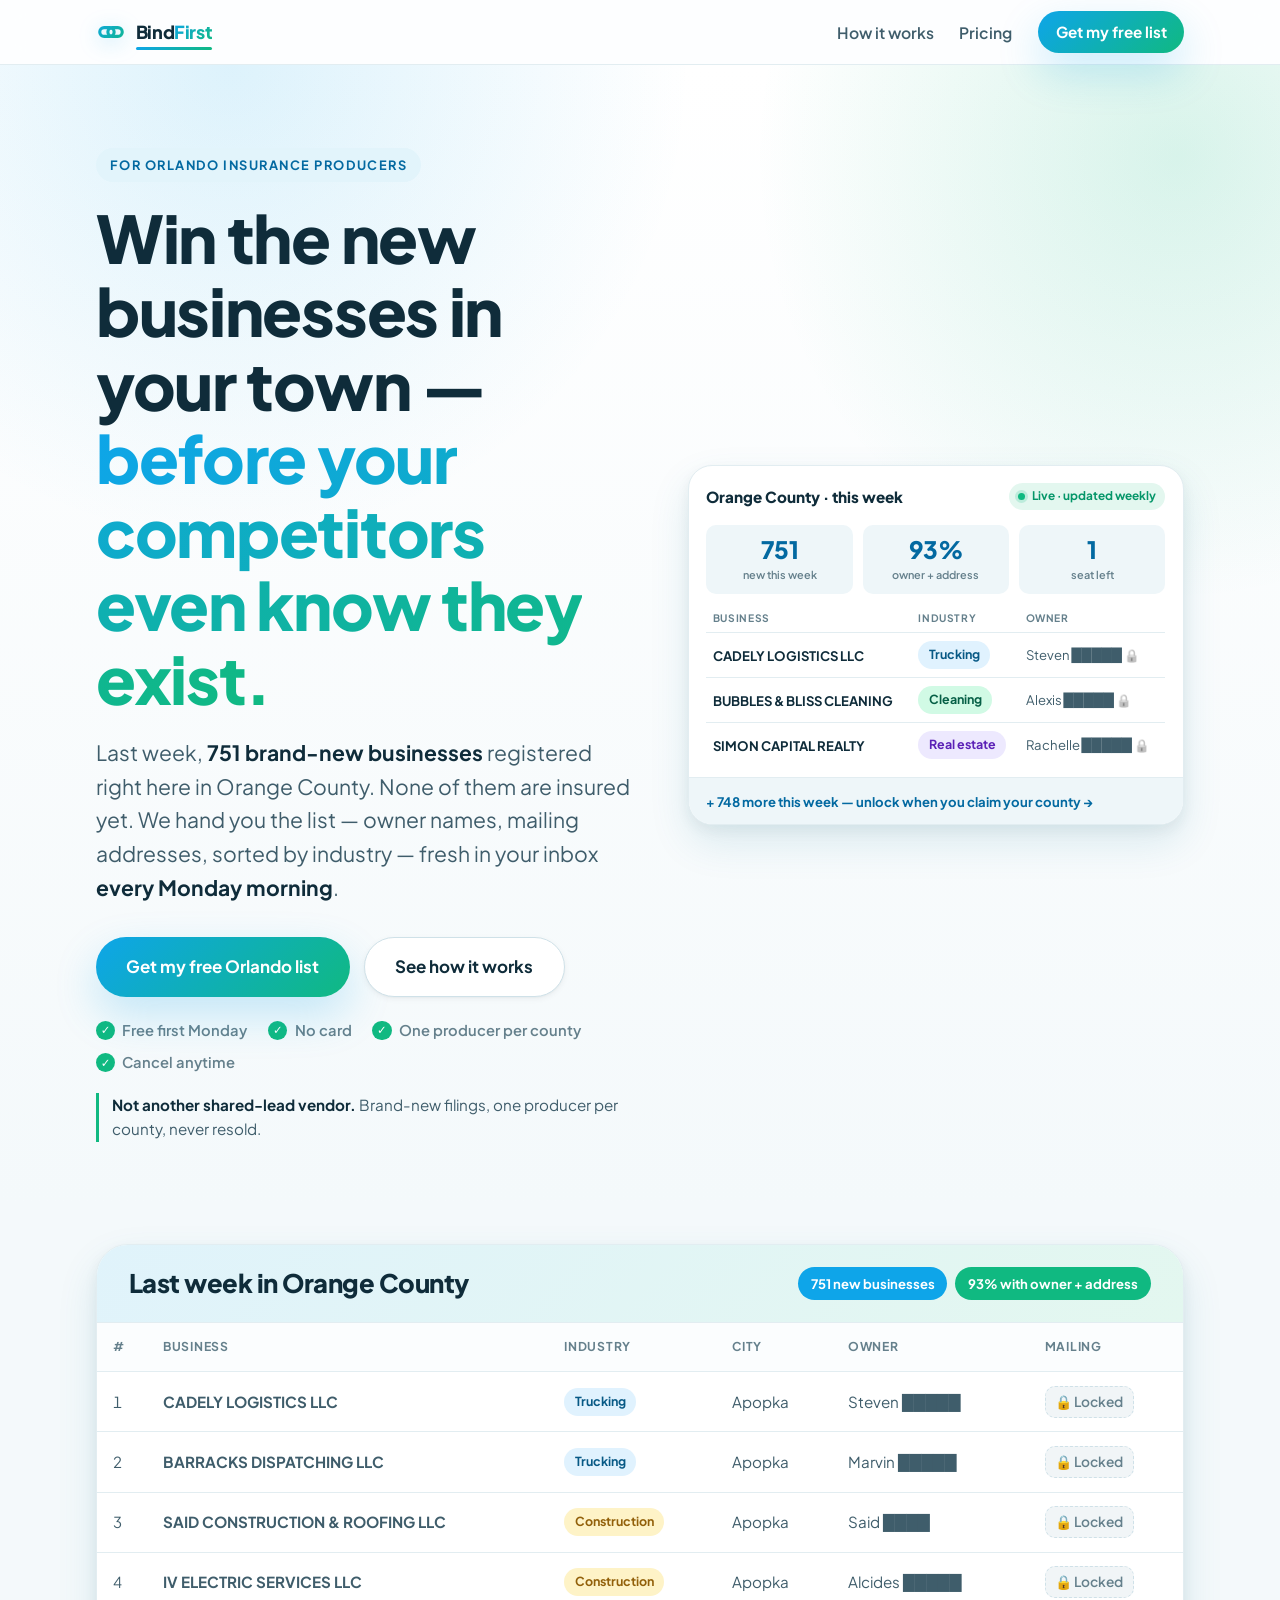
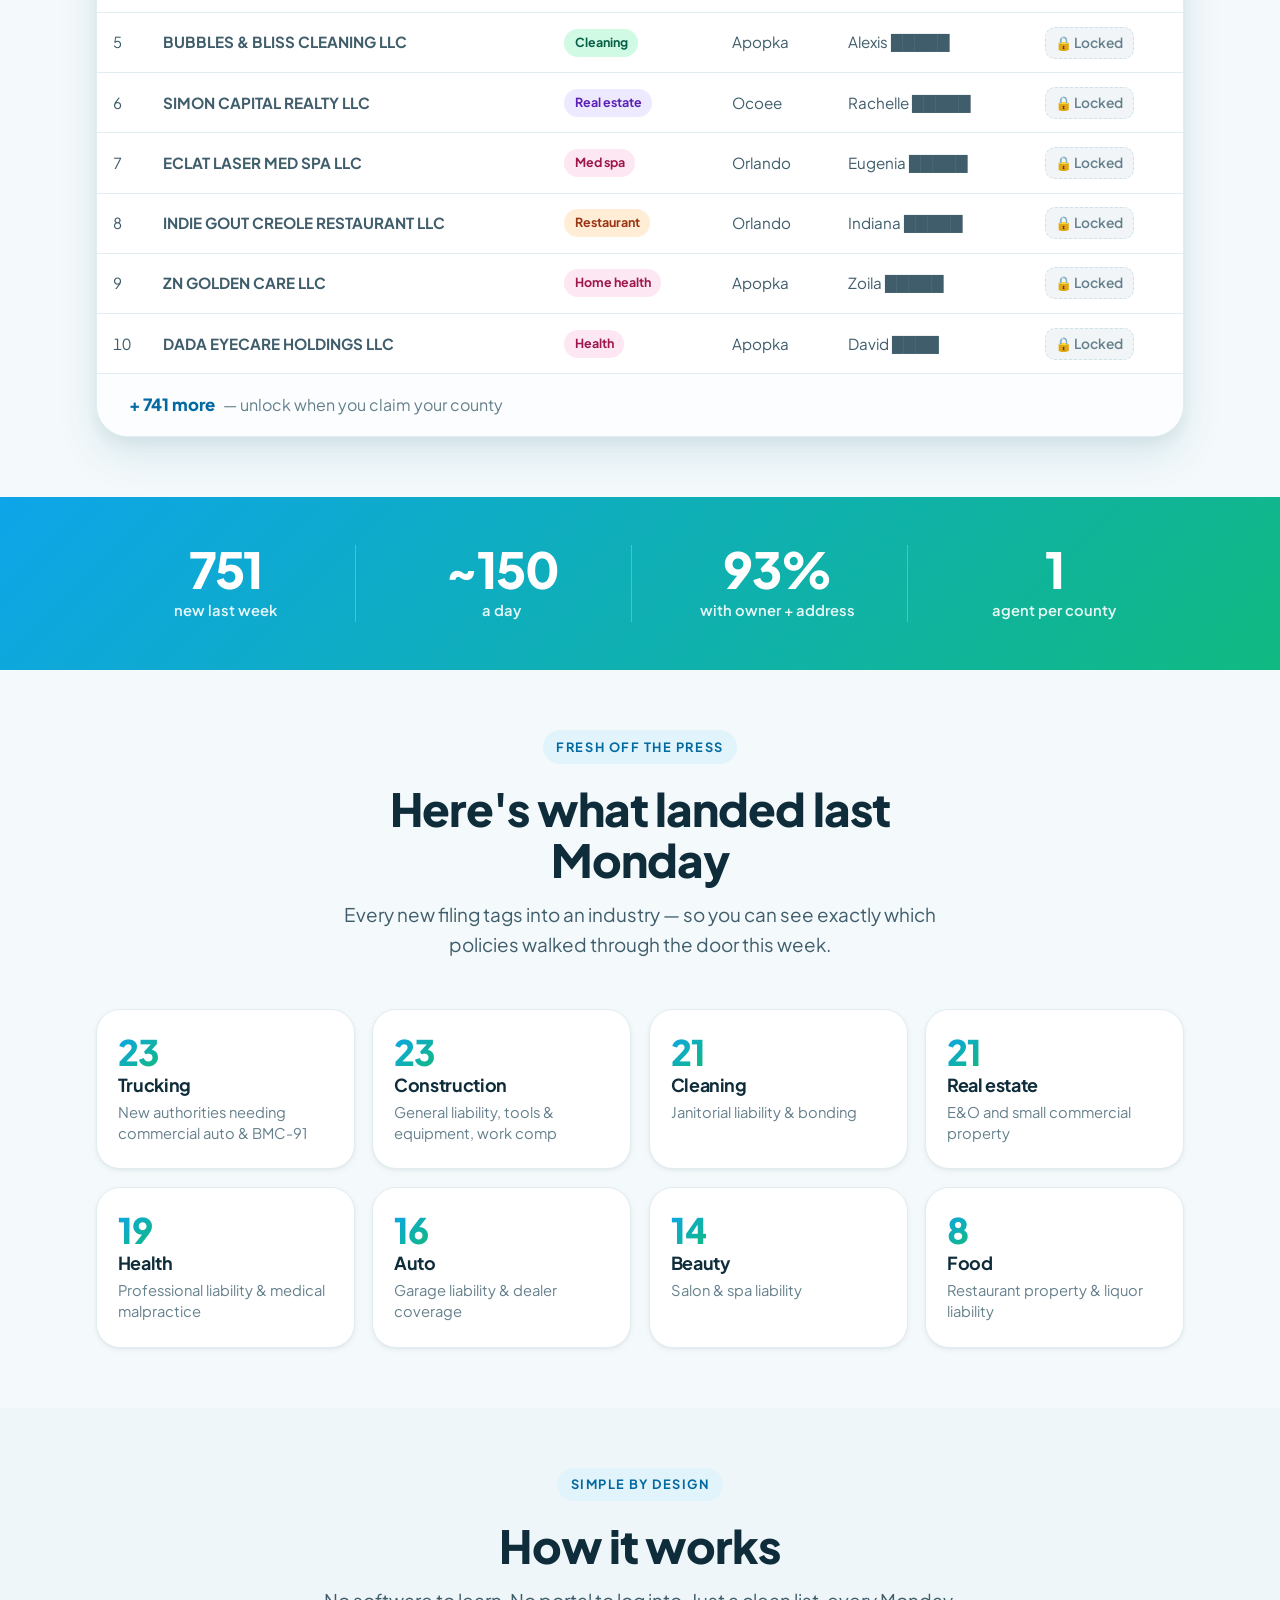
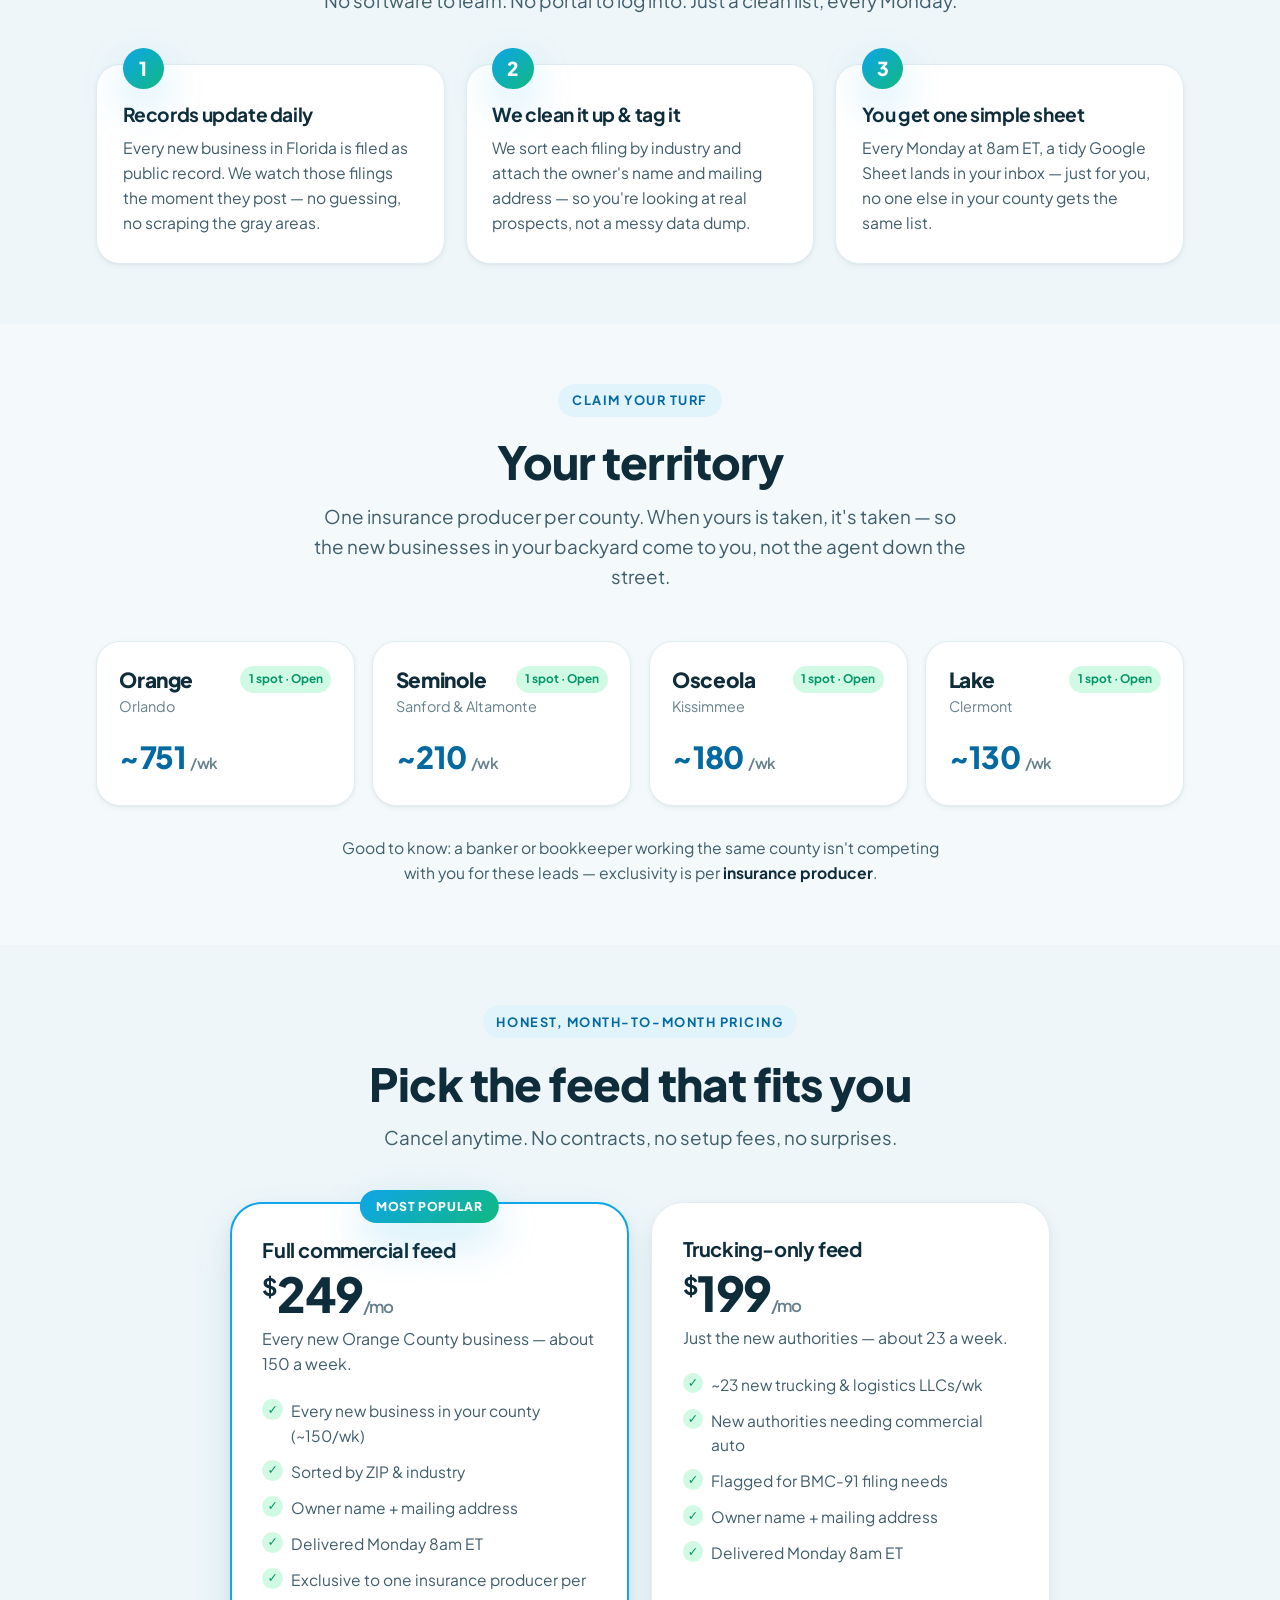
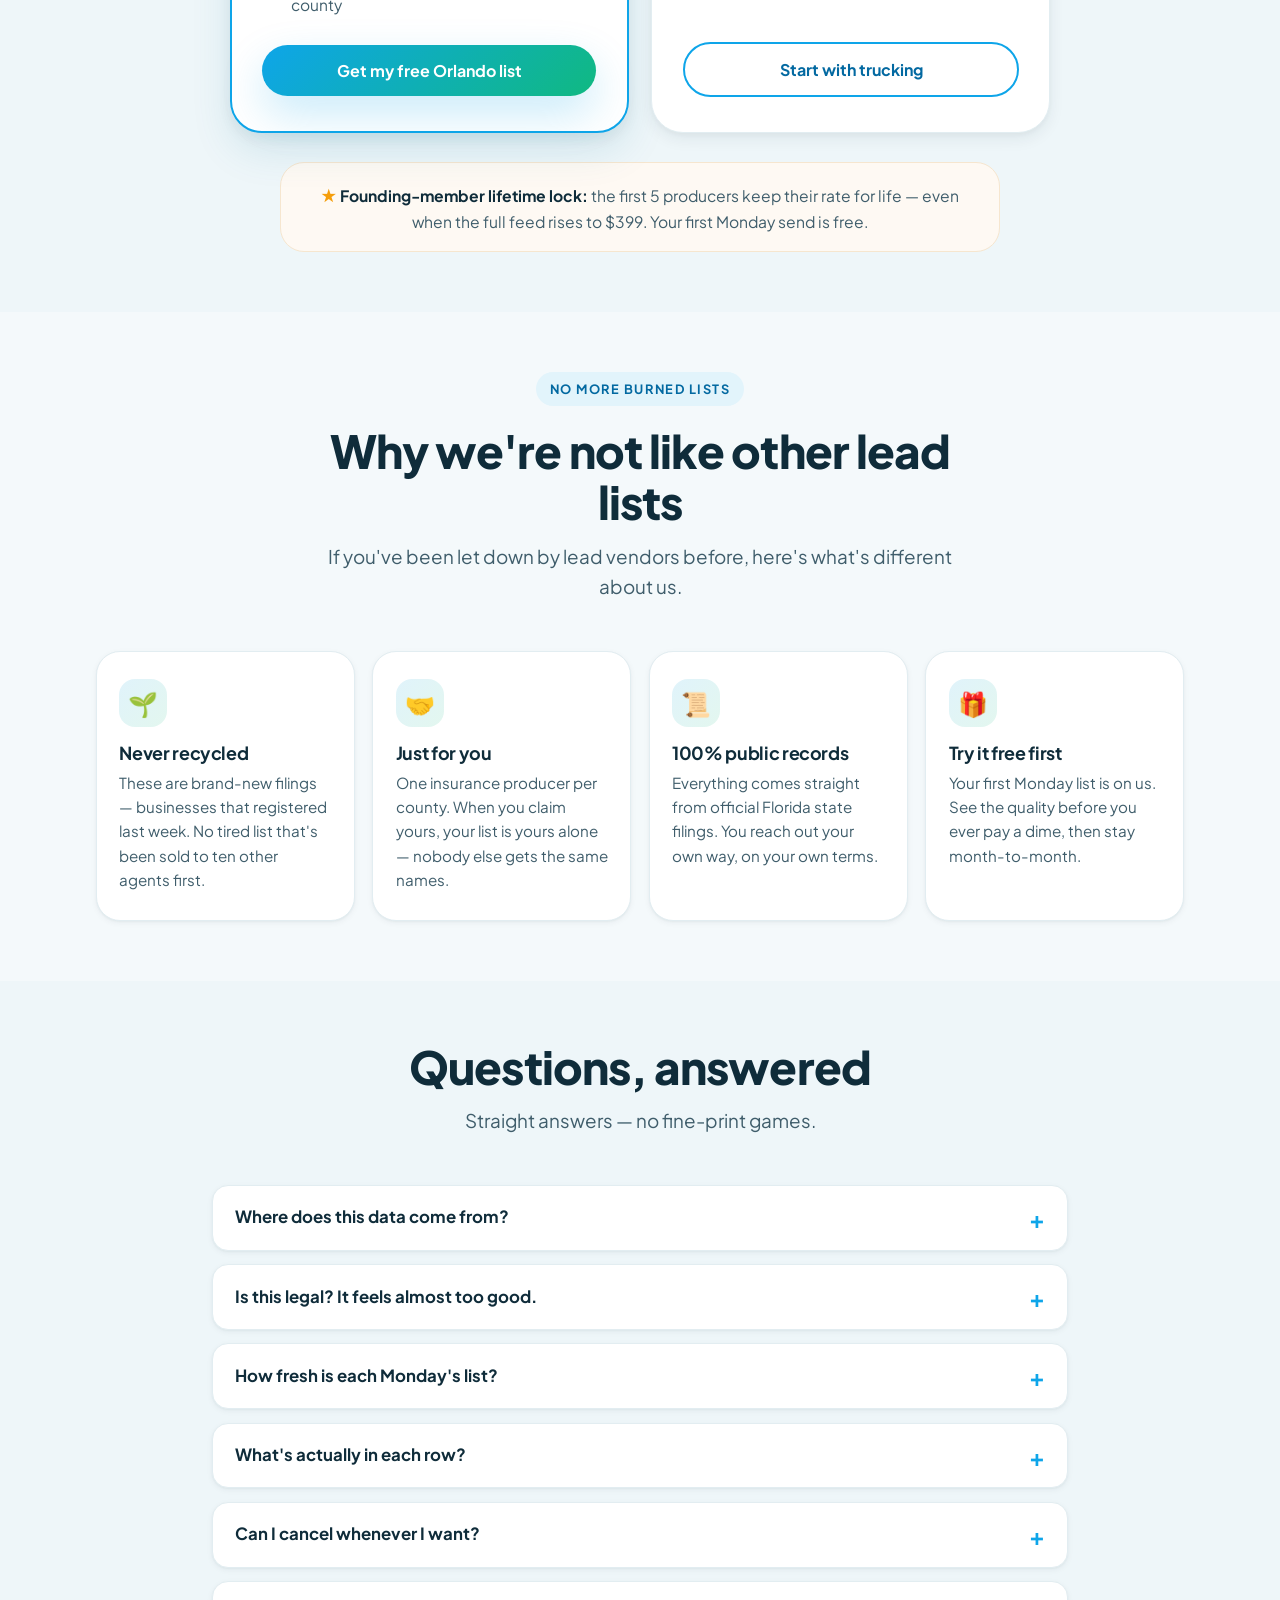
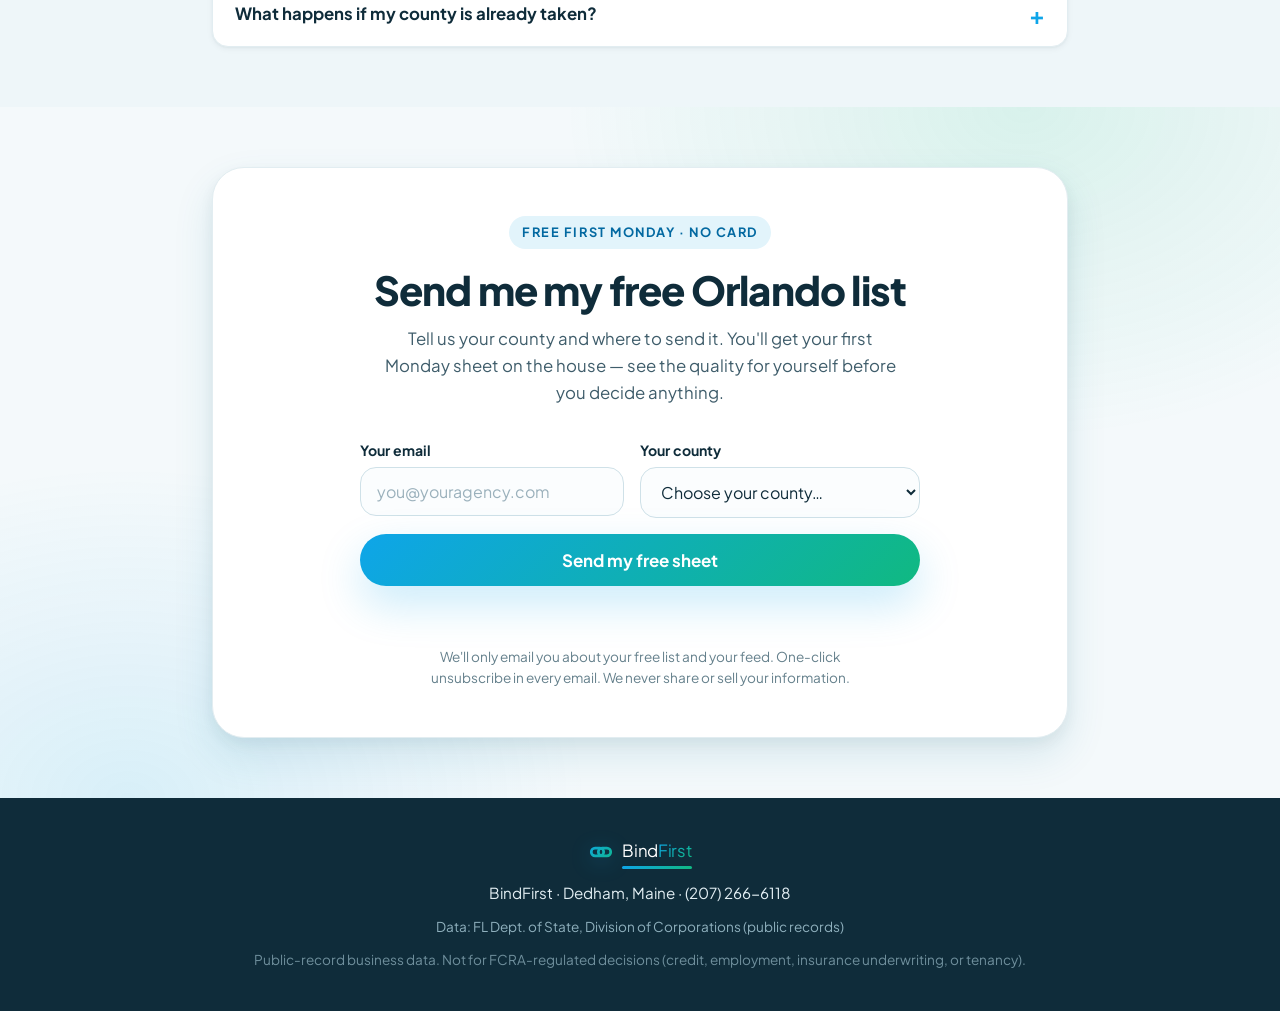
==== index.html @ 18fa2162 "BindFirst marketing site" ====
<!DOCTYPE html>
<html lang="en">
<head>
  <meta charset="UTF-8" />
  <meta name="viewport" content="width=device-width, initial-scale=1.0" />
  <title>BindFirst — Win Orlando's new businesses, every Monday</title>
  <link rel="icon" type="image/svg+xml" href="brand/favicon.svg" />
  <link rel="icon" type="image/png" sizes="32x32" href="brand/favicon-32.png" />
  <link rel="apple-touch-icon" href="brand/favicon-180.png" />
  <!-- OG image: switch to the absolute https://bindfirst.com/brand/og.png URL once hosted -->
  <meta property="og:title" content="BindFirst — Win Orlando's new businesses, every Monday" />
  <meta property="og:description" content="Every new business that registers in Orange County, FL — delivered every Monday with owner name + address. One insurance producer per county." />
  <meta property="og:type" content="website" />
  <meta property="og:image" content="https://bindfirst.com/brand/og.png" />
  <meta name="twitter:card" content="summary_large_image" />
  <meta name="twitter:image" content="https://bindfirst.com/brand/og.png" />
  <meta name="description" content="A weekly done-for-you list of brand-new Orlando-area business registrations, delivered as a clean Google Sheet every Monday. Built for local insurance producers." />
  <link rel="preconnect" href="https://fonts.googleapis.com" />
  <link rel="preconnect" href="https://fonts.gstatic.com" crossorigin />
  <link href="https://fonts.googleapis.com/css2?family=Plus+Jakarta+Sans:wght@400;500;600;700;800&display=swap" rel="stylesheet" />
  <link rel="stylesheet" href="styles.css" />
</head>
<body>
  <!-- ============ NAV ============ -->
  <header class="nav-wrap">
    <nav class="nav" aria-label="Main navigation">
      <a class="brand" href="#top" aria-label="BindFirst home">
        <span class="brand-mark" aria-hidden="true">
          <svg viewBox="0 0 48 48" width="30" height="30" role="img" aria-label="BindFirst logo">
            <rect x="6" y="17" width="23" height="14" rx="7" fill="none" stroke="url(#gnav)" stroke-width="5" />
            <rect x="19" y="17" width="23" height="14" rx="7" fill="none" stroke="url(#gnav)" stroke-width="5" />
            <defs>
              <linearGradient id="gnav" x1="0" y1="0" x2="48" y2="48" gradientUnits="userSpaceOnUse">
                <stop stop-color="#0ea5e9" />
                <stop offset="1" stop-color="#10b981" />
              </linearGradient>
            </defs>
          </svg>
        </span>
        <span class="brand-name">Bind<span class="g">First</span></span>
      </a>
      <div class="nav-links">
        <a href="#how">How it works</a>
        <a href="#pricing">Pricing</a>
        <a class="btn btn-primary btn-sm" href="#capture">Get my free list</a>
      </div>
    </nav>
  </header>

  <main id="top">
    <!-- ============ HERO ============ -->
    <section class="hero">
      <div class="hero-bg" aria-hidden="true"></div>
      <div class="container hero-inner">
        <div class="hero-copy">
          <p class="eyebrow">For Orlando insurance producers</p>
          <h1 class="hero-title">
            Win the new businesses in your town —
            <span class="accent-text">before your competitors even know they exist.</span>
          </h1>
          <p class="hero-sub">
            Last week, <strong>751 brand-new businesses</strong> registered right here in
            Orange County. None of them are insured yet. We hand you the list — owner names,
            mailing addresses, sorted by industry — fresh in your inbox <strong>every Monday morning</strong>.
          </p>
          <div class="hero-cta">
            <a class="btn btn-primary btn-lg" href="#capture">Get my free Orlando list</a>
            <a class="btn btn-ghost btn-lg" href="#how">See how it works</a>
          </div>
          <ul class="trust-row" aria-label="What's included">
            <li><span class="check" aria-hidden="true">✓</span> Free first Monday</li>
            <li><span class="check" aria-hidden="true">✓</span> No card</li>
            <li><span class="check" aria-hidden="true">✓</span> One producer per county</li>
            <li><span class="check" aria-hidden="true">✓</span> Cancel anytime</li>
          </ul>
          <p class="hero-positioning">
            <strong>Not another shared-lead vendor.</strong> Brand-new filings, one producer per
            county, never resold.
          </p>
        </div>

        <aside class="hero-card" aria-label="Last week's Orange County sample">
          <div class="hc-head">
            <span class="hc-title">Orange County · this week</span>
            <span class="hc-live"><span class="hc-dot" aria-hidden="true"></span> Live · updated weekly</span>
          </div>
          <div class="hc-stats">
            <div class="hc-stat"><span class="hc-num">751</span><span class="hc-lbl">new this week</span></div>
            <div class="hc-stat"><span class="hc-num">93%</span><span class="hc-lbl">owner + address</span></div>
            <div class="hc-stat"><span class="hc-num">1</span><span class="hc-lbl">seat left</span></div>
          </div>
          <table class="hc-table">
            <caption class="sr-only">Sample of last week's new Orange County businesses with owner last names redacted.</caption>
            <thead><tr><th scope="col">Business</th><th scope="col">Industry</th><th scope="col">Owner</th></tr></thead>
            <tbody>
              <tr><td class="biz">CADELY LOGISTICS LLC</td><td><span class="tag tag-trucking">Trucking</span></td><td class="ow">Steven █████ <span class="hc-lock" aria-hidden="true">🔒</span></td></tr>
              <tr><td class="biz">BUBBLES &amp; BLISS CLEANING</td><td><span class="tag tag-cleaning">Cleaning</span></td><td class="ow">Alexis █████ <span class="hc-lock" aria-hidden="true">🔒</span></td></tr>
              <tr><td class="biz">SIMON CAPITAL REALTY</td><td><span class="tag tag-realestate">Real estate</span></td><td class="ow">Rachelle █████ <span class="hc-lock" aria-hidden="true">🔒</span></td></tr>
            </tbody>
          </table>
          <a class="hc-foot" href="#capture">+ 748 more this week — unlock when you claim your county →</a>
        </aside>
      </div>
    </section>

    <!-- ============ SAMPLE TABLE ============ -->
    <section class="section section-sample" aria-labelledby="sample-heading">
      <div class="container">
        <div class="sample-card">
          <div class="sample-head">
            <h2 id="sample-heading" class="sample-title">Last week in Orange County</h2>
            <p class="sample-meta">
              <span class="pill pill-blue">751 new businesses</span>
              <span class="pill pill-green">93% with owner + address</span>
            </p>
          </div>
          <div class="table-scroll">
            <table class="sample-table">
              <caption class="sr-only">A sample of new business registrations from last week, with owner last names and mailing addresses redacted.</caption>
              <thead>
                <tr>
                  <th scope="col" class="col-num">#</th>
                  <th scope="col">Business</th>
                  <th scope="col">Industry</th>
                  <th scope="col">City</th>
                  <th scope="col">Owner</th>
                  <th scope="col">Mailing</th>
                </tr>
              </thead>
              <tbody>
                <tr>
                  <td class="col-num">1</td>
                  <td class="biz">CADELY LOGISTICS LLC</td>
                  <td><span class="tag tag-trucking">Trucking</span></td>
                  <td>Apopka</td>
                  <td>Steven █████</td>
                  <td><span class="locked">🔒 Locked</span></td>
                </tr>
                <tr>
                  <td class="col-num">2</td>
                  <td class="biz">BARRACKS DISPATCHING LLC</td>
                  <td><span class="tag tag-trucking">Trucking</span></td>
                  <td>Apopka</td>
                  <td>Marvin █████</td>
                  <td><span class="locked">🔒 Locked</span></td>
                </tr>
                <tr>
                  <td class="col-num">3</td>
                  <td class="biz">SAID CONSTRUCTION &amp; ROOFING LLC</td>
                  <td><span class="tag tag-construction">Construction</span></td>
                  <td>Apopka</td>
                  <td>Said ████</td>
                  <td><span class="locked">🔒 Locked</span></td>
                </tr>
                <tr>
                  <td class="col-num">4</td>
                  <td class="biz">IV ELECTRIC SERVICES LLC</td>
                  <td><span class="tag tag-construction">Construction</span></td>
                  <td>Apopka</td>
                  <td>Alcides █████</td>
                  <td><span class="locked">🔒 Locked</span></td>
                </tr>
                <tr>
                  <td class="col-num">5</td>
                  <td class="biz">BUBBLES &amp; BLISS CLEANING LLC</td>
                  <td><span class="tag tag-cleaning">Cleaning</span></td>
                  <td>Apopka</td>
                  <td>Alexis █████</td>
                  <td><span class="locked">🔒 Locked</span></td>
                </tr>
                <tr>
                  <td class="col-num">6</td>
                  <td class="biz">SIMON CAPITAL REALTY LLC</td>
                  <td><span class="tag tag-realestate">Real estate</span></td>
                  <td>Ocoee</td>
                  <td>Rachelle █████</td>
                  <td><span class="locked">🔒 Locked</span></td>
                </tr>
                <tr>
                  <td class="col-num">7</td>
                  <td class="biz">ECLAT LASER MED SPA LLC</td>
                  <td><span class="tag tag-health">Med spa</span></td>
                  <td>Orlando</td>
                  <td>Eugenia █████</td>
                  <td><span class="locked">🔒 Locked</span></td>
                </tr>
                <tr>
                  <td class="col-num">8</td>
                  <td class="biz">INDIE GOUT CREOLE RESTAURANT LLC</td>
                  <td><span class="tag tag-food">Restaurant</span></td>
                  <td>Orlando</td>
                  <td>Indiana █████</td>
                  <td><span class="locked">🔒 Locked</span></td>
                </tr>
                <tr>
                  <td class="col-num">9</td>
                  <td class="biz">ZN GOLDEN CARE LLC</td>
                  <td><span class="tag tag-health">Home health</span></td>
                  <td>Apopka</td>
                  <td>Zoila █████</td>
                  <td><span class="locked">🔒 Locked</span></td>
                </tr>
                <tr>
                  <td class="col-num">10</td>
                  <td class="biz">DADA EYECARE HOLDINGS LLC</td>
                  <td><span class="tag tag-health">Health</span></td>
                  <td>Apopka</td>
                  <td>David ████</td>
                  <td><span class="locked">🔒 Locked</span></td>
                </tr>
              </tbody>
            </table>
          </div>
          <div class="sample-foot">
            <span class="foot-plus">+ 741 more</span>
            <span class="foot-note">— unlock when you claim your county</span>
          </div>
        </div>
      </div>
    </section>

    <!-- ============ STAT STRIP ============ -->
    <section class="stat-strip" aria-label="Key numbers">
      <div class="container stat-grid">
        <div class="stat">
          <span class="stat-num">751</span>
          <span class="stat-label">new last week</span>
        </div>
        <div class="stat">
          <span class="stat-num">~150</span>
          <span class="stat-label">a day</span>
        </div>
        <div class="stat">
          <span class="stat-num">93%</span>
          <span class="stat-label">with owner + address</span>
        </div>
        <div class="stat">
          <span class="stat-num">1</span>
          <span class="stat-label">agent per county</span>
        </div>
      </div>
    </section>

    <!-- ============ VERTICALS ============ -->
    <section class="section" aria-labelledby="verticals-heading">
      <div class="container">
        <div class="section-head">
          <p class="eyebrow eyebrow-center">Fresh off the press</p>
          <h2 id="verticals-heading" class="section-title">Here's what landed last Monday</h2>
          <p class="section-lead">
            Every new filing tags into an industry — so you can see exactly which policies
            walked through the door this week.
          </p>
        </div>
        <div class="vert-grid">
          <article class="vert-card">
            <span class="vert-count">23</span>
            <h3 class="vert-name">Trucking</h3>
            <p class="vert-insurance">New authorities needing commercial auto &amp; BMC-91</p>
          </article>
          <article class="vert-card">
            <span class="vert-count">23</span>
            <h3 class="vert-name">Construction</h3>
            <p class="vert-insurance">General liability, tools &amp; equipment, work comp</p>
          </article>
          <article class="vert-card">
            <span class="vert-count">21</span>
            <h3 class="vert-name">Cleaning</h3>
            <p class="vert-insurance">Janitorial liability &amp; bonding</p>
          </article>
          <article class="vert-card">
            <span class="vert-count">21</span>
            <h3 class="vert-name">Real estate</h3>
            <p class="vert-insurance">E&amp;O and small commercial property</p>
          </article>
          <article class="vert-card">
            <span class="vert-count">19</span>
            <h3 class="vert-name">Health</h3>
            <p class="vert-insurance">Professional liability &amp; medical malpractice</p>
          </article>
          <article class="vert-card">
            <span class="vert-count">16</span>
            <h3 class="vert-name">Auto</h3>
            <p class="vert-insurance">Garage liability &amp; dealer coverage</p>
          </article>
          <article class="vert-card">
            <span class="vert-count">14</span>
            <h3 class="vert-name">Beauty</h3>
            <p class="vert-insurance">Salon &amp; spa liability</p>
          </article>
          <article class="vert-card">
            <span class="vert-count">8</span>
            <h3 class="vert-name">Food</h3>
            <p class="vert-insurance">Restaurant property &amp; liquor liability</p>
          </article>
        </div>
      </div>
    </section>

    <!-- ============ HOW IT WORKS ============ -->
    <section class="section section-soft" id="how" aria-labelledby="how-heading">
      <div class="container">
        <div class="section-head">
          <p class="eyebrow eyebrow-center">Simple by design</p>
          <h2 id="how-heading" class="section-title">How it works</h2>
          <p class="section-lead">No software to learn. No portal to log into. Just a clean list, every Monday.</p>
        </div>
        <ol class="steps">
          <li class="step-card">
            <span class="step-num" aria-hidden="true">1</span>
            <h3 class="step-title">Records update daily</h3>
            <p class="step-body">
              Every new business in Florida is filed as public record. We watch those
              filings the moment they post — no guessing, no scraping the gray areas.
            </p>
          </li>
          <li class="step-card">
            <span class="step-num" aria-hidden="true">2</span>
            <h3 class="step-title">We clean it up &amp; tag it</h3>
            <p class="step-body">
              We sort each filing by industry and attach the owner's name and mailing
              address — so you're looking at real prospects, not a messy data dump.
            </p>
          </li>
          <li class="step-card">
            <span class="step-num" aria-hidden="true">3</span>
            <h3 class="step-title">You get one simple sheet</h3>
            <p class="step-body">
              Every Monday at 8am ET, a tidy Google Sheet lands in your inbox — just for
              you, no one else in your county gets the same list.
            </p>
          </li>
        </ol>
      </div>
    </section>

    <!-- ============ TERRITORY ============ -->
    <section class="section" id="territory" aria-labelledby="territory-heading">
      <div class="container">
        <div class="section-head">
          <p class="eyebrow eyebrow-center">Claim your turf</p>
          <h2 id="territory-heading" class="section-title">Your territory</h2>
          <p class="section-lead">
            One insurance producer per county. When yours is taken, it's taken — so the
            new businesses in your backyard come to you, not the agent down the street.
          </p>
        </div>
        <div class="territory-grid">
          <article class="terr-card">
            <div class="terr-top">
              <h3 class="terr-name">Orange</h3>
              <span class="terr-status">1 spot · Open</span>
            </div>
            <p class="terr-sub">Orlando</p>
            <p class="terr-vol">~751 <span>/wk</span></p>
          </article>
          <article class="terr-card">
            <div class="terr-top">
              <h3 class="terr-name">Seminole</h3>
              <span class="terr-status">1 spot · Open</span>
            </div>
            <p class="terr-sub">Sanford &amp; Altamonte</p>
            <p class="terr-vol">~210 <span>/wk</span></p>
          </article>
          <article class="terr-card">
            <div class="terr-top">
              <h3 class="terr-name">Osceola</h3>
              <span class="terr-status">1 spot · Open</span>
            </div>
            <p class="terr-sub">Kissimmee</p>
            <p class="terr-vol">~180 <span>/wk</span></p>
          </article>
          <article class="terr-card">
            <div class="terr-top">
              <h3 class="terr-name">Lake</h3>
              <span class="terr-status">1 spot · Open</span>
            </div>
            <p class="terr-sub">Clermont</p>
            <p class="terr-vol">~130 <span>/wk</span></p>
          </article>
        </div>
        <p class="terr-foot">
          Good to know: a banker or bookkeeper working the same county isn't competing with
          you for these leads — exclusivity is per <em>insurance producer</em>.
        </p>
      </div>
    </section>

    <!-- ============ PRICING ============ -->
    <section class="section section-soft" id="pricing" aria-labelledby="pricing-heading">
      <div class="container">
        <div class="section-head">
          <p class="eyebrow eyebrow-center">Honest, month-to-month pricing</p>
          <h2 id="pricing-heading" class="section-title">Pick the feed that fits you</h2>
          <p class="section-lead">Cancel anytime. No contracts, no setup fees, no surprises.</p>
        </div>
        <div class="pricing-grid">
          <article class="price-card featured">
            <span class="price-badge">Most popular</span>
            <h3 class="price-name">Full commercial feed</h3>
            <p class="price-amount"><span class="price-currency">$</span>249<span class="price-period">/mo</span></p>
            <p class="price-tagline">Every new Orange County business — about 150 a week.</p>
            <ul class="price-features">
              <li>Every new business in your county (~150/wk)</li>
              <li>Sorted by ZIP &amp; industry</li>
              <li>Owner name + mailing address</li>
              <li>Delivered Monday 8am ET</li>
              <li>Exclusive to one insurance producer per county</li>
            </ul>
            <a class="btn btn-primary btn-block" href="#capture">Get my free Orlando list</a>
          </article>
          <article class="price-card">
            <h3 class="price-name">Trucking-only feed</h3>
            <p class="price-amount"><span class="price-currency">$</span>199<span class="price-period">/mo</span></p>
            <p class="price-tagline">Just the new authorities — about 23 a week.</p>
            <ul class="price-features">
              <li>~23 new trucking &amp; logistics LLCs/wk</li>
              <li>New authorities needing commercial auto</li>
              <li>Flagged for BMC-91 filing needs</li>
              <li>Owner name + mailing address</li>
              <li>Delivered Monday 8am ET</li>
            </ul>
            <a class="btn btn-outline btn-block" href="#capture">Start with trucking</a>
          </article>
        </div>
        <p class="founding-note">
          <span class="founding-star" aria-hidden="true">★</span>
          <strong>Founding-member lifetime lock:</strong> the first 5 producers keep their
          rate for life — even when the full feed rises to $399. Your first Monday send is free.
        </p>
      </div>
    </section>

    <!-- ============ WHY DIFFERENT ============ -->
    <section class="section" id="why" aria-labelledby="why-heading">
      <div class="container">
        <div class="section-head">
          <p class="eyebrow eyebrow-center">No more burned lists</p>
          <h2 id="why-heading" class="section-title">Why we're not like other lead lists</h2>
          <p class="section-lead">
            If you've been let down by lead vendors before, here's what's different about us.
          </p>
        </div>
        <div class="why-grid">
          <article class="why-card">
            <span class="why-icon" aria-hidden="true">🌱</span>
            <h3 class="why-title">Never recycled</h3>
            <p class="why-body">
              These are brand-new filings — businesses that registered last week. No tired
              list that's been sold to ten other agents first.
            </p>
          </article>
          <article class="why-card">
            <span class="why-icon" aria-hidden="true">🤝</span>
            <h3 class="why-title">Just for you</h3>
            <p class="why-body">
              One insurance producer per county. When you claim yours, your list is yours
              alone — nobody else gets the same names.
            </p>
          </article>
          <article class="why-card">
            <span class="why-icon" aria-hidden="true">📜</span>
            <h3 class="why-title">100% public records</h3>
            <p class="why-body">
              Everything comes straight from official Florida state filings. You reach out
              your own way, on your own terms.
            </p>
          </article>
          <article class="why-card">
            <span class="why-icon" aria-hidden="true">🎁</span>
            <h3 class="why-title">Try it free first</h3>
            <p class="why-body">
              Your first Monday list is on us. See the quality before you ever pay a dime,
              then stay month-to-month.
            </p>
          </article>
        </div>
      </div>
    </section>

    <!-- ============ FAQ ============ -->
    <section class="section section-soft" id="faq" aria-labelledby="faq-heading">
      <div class="container container-narrow">
        <div class="section-head">
          <h2 id="faq-heading" class="section-title">Questions, answered</h2>
          <p class="section-lead">Straight answers — no fine-print games.</p>
        </div>
        <div class="faq-list">
          <details class="faq-item">
            <summary>Where does this data come from?</summary>
            <div class="faq-answer">
              <p>
                Every row comes from the Florida Department of State, Division of
                Corporations — the official public record of new business registrations.
                We watch those filings daily and hand you the freshest ones, cleaned up
                and tagged by industry.
              </p>
            </div>
          </details>
          <details class="faq-item">
            <summary>Is this legal? It feels almost too good.</summary>
            <div class="faq-answer">
              <p>
                Yes. This is public-record business data that anyone can request — we just
                do the daily legwork for you. You run your own outreach your own way. We
                never autodial or text personal cell numbers, and the data is about
                businesses, not consumer credit.
              </p>
            </div>
          </details>
          <details class="faq-item">
            <summary>How fresh is each Monday's list?</summary>
            <div class="faq-answer">
              <p>
                Very. The records update daily, and your sheet covers the businesses that
                registered the prior week. Last week there were 751 new businesses in
                Orange County — roughly 150 every business day — so there's always a fresh
                batch waiting for you on Monday morning.
              </p>
            </div>
          </details>
          <details class="faq-item">
            <summary>What's actually in each row?</summary>
            <div class="faq-answer">
              <p>
                The business name, its industry, the city, the owner's name, and the
                mailing address. About 93% of rows include a real owner name and mailing
                address — the rest are brand-new filings still finalizing their paperwork.
              </p>
            </div>
          </details>
          <details class="faq-item">
            <summary>Can I cancel whenever I want?</summary>
            <div class="faq-answer">
              <p>
                Absolutely. It's month-to-month — cancel anytime, no penalty, no awkward
                phone call. And if you're one of the first 5 founding members, your rate is
                locked for life for as long as you stay.
              </p>
            </div>
          </details>
          <details class="faq-item">
            <summary>What happens if my county is already taken?</summary>
            <div class="faq-answer">
              <p>
                Because we only work with one insurance producer per county, that territory
                closes once it's claimed. If yours is already spoken for, we'll let you know
                and add you to the waitlist for the moment it opens back up. Neighboring
                counties like Seminole, Osceola, and Lake may still be open.
              </p>
            </div>
          </details>
        </div>
      </div>
    </section>

    <!-- ============ CAPTURE CTA ============ -->
    <section class="capture" id="capture" aria-labelledby="capture-heading">
      <div class="container container-narrow">
        <div class="capture-card">
          <p class="eyebrow eyebrow-center">Free first Monday · no card</p>
          <h2 id="capture-heading" class="capture-title">Send me my free Orlando list</h2>
          <p class="capture-lead">
            Tell us your county and where to send it. You'll get your first Monday sheet on
            the house — see the quality for yourself before you decide anything.
          </p>

          <!-- TODO: wire this form to Formspree (action="https://formspree.io/f/XXXX") or Tally before launch -->
          <form class="capture-form" id="leadForm" novalidate>
            <div class="field">
              <label for="email">Your email</label>
              <input
                type="email"
                id="email"
                name="email"
                placeholder="you@youragency.com"
                autocomplete="email"
                required
              />
            </div>
            <div class="field">
              <label for="county">Your county</label>
              <select id="county" name="county" required>
                <option value="" disabled selected>Choose your county…</option>
                <option value="Orange">Orange (Orlando) — Open</option>
                <option value="Seminole">Seminole (Sanford) — Open</option>
                <option value="Osceola">Osceola (Kissimmee) — Open</option>
                <option value="Lake">Lake (Clermont) — Open</option>
              </select>
            </div>
            <button type="submit" class="btn btn-primary btn-block btn-lg">Send my free sheet</button>
            <p class="form-status" id="formStatus" role="status" aria-live="polite"></p>
          </form>

          <p class="capture-fine">
            We'll only email you about your free list and your feed. One-click unsubscribe
            in every email. We never share or sell your information.
          </p>
        </div>
      </div>
    </section>
  </main>

  <!-- ============ FOOTER ============ -->
  <footer class="footer">
    <div class="container footer-inner">
      <div class="footer-brand">
        <span class="brand-mark" aria-hidden="true">
          <svg viewBox="0 0 48 48" width="26" height="26" role="img" aria-label="BindFirst logo">
            <rect x="6" y="17" width="23" height="14" rx="7" fill="none" stroke="url(#gfoot)" stroke-width="5" />
            <rect x="19" y="17" width="23" height="14" rx="7" fill="none" stroke="url(#gfoot)" stroke-width="5" />
            <defs>
              <linearGradient id="gfoot" x1="0" y1="0" x2="48" y2="48" gradientUnits="userSpaceOnUse">
                <stop stop-color="#0ea5e9" />
                <stop offset="1" stop-color="#10b981" />
              </linearGradient>
            </defs>
          </svg>
        </span>
        <span class="brand-name">Bind<span class="g">First</span></span>
      </div>
      <p class="footer-contact">
        BindFirst · Dedham, Maine · (207) 266-6118
      </p>
      <p class="footer-data">
        Data: FL Dept. of State, Division of Corporations (public records)
      </p>
      <p class="footer-data" style="opacity:.75">
        Public-record business data. Not for FCRA-regulated decisions (credit, employment, insurance underwriting, or tenancy).
      </p>
    </div>
  </footer>

  <script>
    (function () {
      var form = document.getElementById('leadForm');
      var status = document.getElementById('formStatus');
      if (!form) return;
      form.addEventListener('submit', function (e) {
        e.preventDefault();
        var email = document.getElementById('email');
        var county = document.getElementById('county');
        if (!email.value || email.validity.typeMismatch || !email.validity.valid) {
          status.textContent = 'Please enter a valid email so we know where to send it.';
          status.className = 'form-status is-error';
          email.focus();
          return;
        }
        if (!county.value) {
          status.textContent = 'Pick your county so we send the right list.';
          status.className = 'form-status is-error';
          county.focus();
          return;
        }
        var subject = encodeURIComponent('BindFirst — free sample request (' + county.value + ' County)');
        var body = encodeURIComponent('Email: ' + email.value + '\nCounty: ' + county.value + "\n\nSend me last week's free sample list.");
        window.location.href = 'mailto:nate@sproultech.com?subject=' + subject + '&body=' + body;
        status.textContent =
          'Opening your email to request the free ' + county.value + ' County sample — just hit send.';
        status.className = 'form-status is-success';
        form.querySelector('button[type="submit"]').disabled = true;
      });
    })();
  </script>
</body>
</html>
---- styles.css ----
/* ============================================================
   New Filings Feed — V3 "Friendly local SaaS"
   Warm, approachable, light. Sky/teal + emerald, Plus Jakarta Sans.
   ============================================================ */

:root {
  /* palette */
  --sky: #0ea5e9;
  --sky-600: #0284c7;
  --sky-700: #0369a1;
  --teal: #14b8a6;
  --emerald: #10b981;
  --emerald-600: #059669;
  --amber: #f59e0b;

  --ink: #0f2c3a;          /* warm dark navy-teal for text */
  --ink-soft: #3f5d6b;
  --muted: #65808c;

  --surface: #ffffff;
  --bg: #f4f9fb;            /* soft sky-tinted page bg */
  --bg-soft: #eef6f9;
  --bg-warm: #fef9f3;       /* gentle warm wash */
  --border: #e2edf1;
  --border-strong: #cfe1e8;

  /* gradients */
  --grad-brand: linear-gradient(135deg, var(--sky) 0%, var(--emerald) 100%);
  --grad-brand-soft: linear-gradient(135deg, #e0f3fb 0%, #e3f7ef 100%);

  /* radius */
  --r-sm: 10px;
  --r-md: 16px;
  --r-lg: 24px;       /* rounded-2xl friendly cards */
  --r-xl: 32px;
  --r-pill: 999px;

  /* shadow — soft, low-contrast */
  --shadow-sm: 0 1px 2px rgba(15, 44, 58, 0.04), 0 2px 6px rgba(15, 44, 58, 0.05);
  --shadow-md: 0 6px 16px rgba(15, 44, 58, 0.07), 0 2px 6px rgba(15, 44, 58, 0.04);
  --shadow-lg: 0 18px 40px rgba(14, 116, 144, 0.12), 0 6px 14px rgba(15, 44, 58, 0.06);
  --shadow-glow: 0 18px 44px rgba(14, 165, 233, 0.22);

  /* type */
  --font: "Plus Jakarta Sans", system-ui, -apple-system, "Segoe UI", Roboto, sans-serif;

  /* motion */
  --dur: 220ms;
  --ease: cubic-bezier(0.16, 1, 0.3, 1);

  /* spacing */
  --section-y: clamp(2.75rem, 1.75rem + 2.5vw, 4.5rem);
}

* { box-sizing: border-box; }

html { scroll-behavior: smooth; }

body {
  margin: 0;
  font-family: var(--font);
  color: var(--ink);
  background: var(--bg);
  line-height: 1.6;
  -webkit-font-smoothing: antialiased;
  text-rendering: optimizeLegibility;
}

h1, h2, h3 { line-height: 1.12; letter-spacing: -0.02em; margin: 0; }

p { margin: 0; }

a { color: inherit; text-decoration: none; }

img, svg { display: block; }

.sr-only {
  position: absolute;
  width: 1px; height: 1px;
  padding: 0; margin: -1px;
  overflow: hidden; clip: rect(0, 0, 0, 0);
  white-space: nowrap; border: 0;
}

.container {
  width: 100%;
  max-width: min(1760px, 90vw);
  margin-inline: auto;
  padding-inline: clamp(1.1rem, 0.6rem + 2vw, 2rem);
}
.container-narrow { max-width: 920px; }

/* ---------- focus ---------- */
a:focus-visible,
button:focus-visible,
input:focus-visible,
select:focus-visible,
summary:focus-visible {
  outline: 3px solid var(--sky);
  outline-offset: 3px;
  border-radius: 6px;
}

/* ============================================================
   BUTTONS
   ============================================================ */
.btn {
  display: inline-flex;
  align-items: center;
  justify-content: center;
  gap: 0.5rem;
  font-family: inherit;
  font-weight: 700;
  font-size: 1rem;
  border: none;
  border-radius: var(--r-pill);
  padding: 0.8rem 1.5rem;
  cursor: pointer;
  transition: transform var(--dur) var(--ease), box-shadow var(--dur) var(--ease),
    background-color var(--dur) var(--ease), color var(--dur) var(--ease);
  will-change: transform;
}
.btn-sm { padding: 0.55rem 1.1rem; font-size: 0.95rem; }
.btn-lg { padding: 0.95rem 1.9rem; font-size: 1.06rem; }
.btn-block { width: 100%; }

.btn-primary {
  background: var(--grad-brand);
  color: #fff;
  box-shadow: var(--shadow-glow);
}
.btn-primary:hover {
  transform: translateY(-2px);
  box-shadow: 0 22px 50px rgba(14, 165, 233, 0.32);
}
.btn-primary:active { transform: translateY(0); }

.btn-ghost {
  background: var(--surface);
  color: var(--ink);
  box-shadow: var(--shadow-sm);
  border: 1.5px solid var(--border-strong);
}
.btn-ghost:hover {
  transform: translateY(-2px);
  box-shadow: var(--shadow-md);
  border-color: var(--sky);
  color: var(--sky-700);
}

.btn-outline {
  background: transparent;
  color: var(--sky-700);
  border: 2px solid var(--sky);
}
.btn-outline:hover {
  background: var(--sky);
  color: #fff;
  transform: translateY(-2px);
}

/* ============================================================
   NAV
   ============================================================ */
.nav-wrap {
  position: sticky;
  top: 0;
  z-index: 50;
  background: rgba(255, 255, 255, 0.82);
  backdrop-filter: saturate(1.4) blur(12px);
  border-bottom: 1px solid var(--border);
}
.nav {
  display: flex;
  align-items: center;
  justify-content: space-between;
  gap: 1rem;
  max-width: min(1760px, 90vw);
  margin-inline: auto;
  padding: 0.7rem clamp(1.1rem, 0.6rem + 2vw, 2rem);
}
.brand {
  display: inline-flex;
  align-items: center;
  gap: 0.6rem;
  font-weight: 800;
}
.brand-mark { display: inline-flex; filter: drop-shadow(0 4px 10px rgba(14,165,233,0.28)); }
.brand-name {
  font-size: 1.12rem;
  letter-spacing: -0.02em;
  color: var(--ink);
  position: relative;
}
.brand-name .g {
  background: var(--grad-brand);
  -webkit-background-clip: text;
  background-clip: text;
  color: transparent;
}
.brand-name::after {
  content: "";
  position: absolute;
  left: 0; right: 0; bottom: -4px;
  height: 3px; border-radius: 2px;
  background: var(--grad-brand);
}
.nav-links {
  display: flex;
  align-items: center;
  gap: 1.6rem;
}
.nav-links > a:not(.btn) {
  font-weight: 600;
  color: var(--ink-soft);
  font-size: 0.98rem;
  transition: color var(--dur) var(--ease);
}
.nav-links > a:not(.btn):hover { color: var(--sky-700); }

/* ============================================================
   HERO
   ============================================================ */
.hero {
  position: relative;
  overflow: hidden;
  padding-top: clamp(3rem, 2rem + 4vw, 5.5rem);
  padding-bottom: clamp(2.5rem, 1.5rem + 3vw, 4rem);
}
.hero-bg {
  position: absolute;
  inset: 0;
  background:
    radial-gradient(60% 70% at 18% 0%, rgba(14, 165, 233, 0.14), transparent 60%),
    radial-gradient(55% 65% at 92% 8%, rgba(16, 185, 129, 0.16), transparent 60%),
    linear-gradient(180deg, #ffffff 0%, var(--bg) 100%);
  z-index: -1;
}
.hero-inner {
  display: grid;
  grid-template-columns: 1.04fr 0.96fr;
  gap: clamp(2rem, 1rem + 3vw, 3.5rem);
  align-items: center;
  max-width: min(1760px, 90vw);
}
.hero-copy { max-width: 680px; }
@media (max-width: 920px) {
  .hero-inner { grid-template-columns: 1fr; }
  .hero-copy { max-width: 680px; }
}
.eyebrow {
  display: inline-block;
  font-weight: 700;
  font-size: 0.8rem;
  letter-spacing: 0.12em;
  text-transform: uppercase;
  color: var(--sky-700);
  background: #e2f4fb;
  padding: 0.4rem 0.85rem;
  border-radius: var(--r-pill);
  margin-bottom: 1.2rem;
}
.eyebrow-center { margin-inline: auto; }
.hero-title {
  font-size: clamp(2.3rem, 1.3rem + 4.6vw, 4.1rem);
  font-weight: 800;
  color: var(--ink);
  margin-bottom: 1.3rem;
}
.accent-text {
  background: var(--grad-brand);
  -webkit-background-clip: text;
  background-clip: text;
  color: transparent;
}
.hero-sub {
  font-size: clamp(1.08rem, 0.98rem + 0.6vw, 1.32rem);
  color: var(--ink-soft);
  max-width: 640px;
  margin-bottom: 2rem;
}
.hero-sub strong { color: var(--ink); font-weight: 700; }
.hero-cta {
  display: flex;
  flex-wrap: wrap;
  gap: 0.9rem;
  margin-bottom: 1.4rem;
}
.trust-line {
  font-size: 0.98rem;
  font-weight: 600;
  color: var(--muted);
  display: inline-flex;
  align-items: center;
  gap: 0.5rem;
}
.trust-line .check {
  display: inline-grid;
  place-items: center;
  width: 1.3rem; height: 1.3rem;
  background: var(--emerald);
  color: #fff;
  border-radius: 50%;
  font-size: 0.78rem;
  font-weight: 800;
}
.trust-line .dot { color: var(--border-strong); }

/* ---- trust row (competitor-informed microcopy) ---- */
.trust-row {
  list-style: none; padding: 0; margin: 1.4rem 0 0;
  display: flex; flex-wrap: wrap; gap: 0.55rem 1.3rem;
  font-size: 0.92rem; font-weight: 600; color: var(--muted);
}
.trust-row li { display: inline-flex; align-items: center; gap: 0.45rem; }
.trust-row .check {
  display: inline-grid; place-items: center; width: 1.2rem; height: 1.2rem;
  background: var(--emerald); color: #fff; border-radius: 50%; font-size: 0.72rem; font-weight: 800;
}
.hero-positioning {
  margin: 1.15rem 0 0; font-size: 0.95rem; color: var(--ink-soft);
  border-left: 3px solid var(--emerald); padding-left: 0.8rem;
}
.hero-positioning strong { color: var(--ink); }

/* ---- hero live-data card ---- */
.hero-card {
  background: var(--surface); border: 1px solid var(--border);
  border-radius: var(--r-lg); box-shadow: var(--shadow-lg);
  padding: 1.1rem 1.1rem 0; overflow: hidden;
}
.hc-head { display: flex; align-items: center; justify-content: space-between; gap: 0.5rem; margin-bottom: 0.95rem; }
.hc-title { font-weight: 800; color: var(--ink); font-size: 0.95rem; }
.hc-live { display: inline-flex; align-items: center; gap: 0.4rem; font-size: 0.74rem; font-weight: 700; color: var(--emerald-600); background: #e3f7ef; padding: 0.25rem 0.6rem; border-radius: var(--r-pill); white-space: nowrap; }
.hc-dot { width: 7px; height: 7px; border-radius: 50%; background: var(--emerald); box-shadow: 0 0 0 3px rgba(16,185,129,0.18); animation: hcpulse 1.8s ease-in-out infinite; }
@keyframes hcpulse { 0%,100% { opacity: 1; } 50% { opacity: 0.35; } }
.hc-stats { display: grid; grid-template-columns: repeat(3, 1fr); gap: 0.6rem; margin-bottom: 0.95rem; }
.hc-stat { background: var(--bg-soft); border-radius: var(--r-sm); padding: 0.7rem 0.5rem; text-align: center; }
.hc-num { display: block; font-size: 1.5rem; font-weight: 800; color: var(--sky-700); letter-spacing: -0.02em; line-height: 1; }
.hc-lbl { display: block; font-size: 0.68rem; color: var(--muted); margin-top: 0.32rem; font-weight: 600; }
.hc-table { width: 100%; border-collapse: collapse; font-size: 0.82rem; }
.hc-table th { text-align: left; font-size: 0.64rem; letter-spacing: 0.06em; text-transform: uppercase; color: var(--muted); font-weight: 700; padding: 0 0.4rem 0.4rem; }
.hc-table td { padding: 0.5rem 0.4rem; border-top: 1px solid var(--border); }
.hc-table .biz { font-weight: 700; color: var(--ink); }
.hc-table .ow { color: var(--ink-soft); white-space: nowrap; }
.hc-lock { filter: grayscale(1); opacity: 0.7; font-size: 0.78rem; }
.hc-foot {
  display: block; margin: 0.6rem -1.1rem 0; padding: 0.8rem 1.1rem;
  background: var(--bg-soft); border-top: 1px solid var(--border);
  font-size: 0.82rem; font-weight: 700; color: var(--sky-700);
  transition: background var(--dur) var(--ease);
}
.hc-foot:hover { background: #e2f4fb; }
@media (prefers-reduced-motion: reduce) { .hc-dot { animation: none; } }

/* ============================================================
   SECTIONS (generic)
   ============================================================ */
.section { padding-block: var(--section-y); }
.section-soft { background: var(--bg-soft); }
.section-sample { padding-top: clamp(1.5rem, 1rem + 2vw, 2.5rem); padding-bottom: var(--section-y); }

.section-head {
  text-align: center;
  max-width: 660px;
  margin-inline: auto;
  margin-bottom: clamp(2.2rem, 1.5rem + 2vw, 3.4rem);
}
.section-title {
  font-size: clamp(1.85rem, 1.2rem + 2.4vw, 2.85rem);
  font-weight: 800;
  color: var(--ink);
  margin-bottom: 0.85rem;
}
.section-lead {
  font-size: clamp(1.02rem, 0.96rem + 0.4vw, 1.18rem);
  color: var(--ink-soft);
}

/* ============================================================
   SAMPLE TABLE
   ============================================================ */
.sample-card {
  background: var(--surface);
  border: 1px solid var(--border);
  border-radius: var(--r-xl);
  box-shadow: var(--shadow-lg);
  overflow: hidden;
}
.sample-head {
  display: flex;
  flex-wrap: wrap;
  align-items: center;
  justify-content: space-between;
  gap: 0.8rem;
  padding: 1.4rem clamp(1.1rem, 0.6rem + 2vw, 2rem);
  background: var(--grad-brand-soft);
  border-bottom: 1px solid var(--border);
}
.sample-title {
  font-size: clamp(1.2rem, 1rem + 1vw, 1.6rem);
  font-weight: 800;
  color: var(--ink);
}
.sample-meta { display: inline-flex; flex-wrap: wrap; gap: 0.5rem; }
.pill {
  display: inline-block;
  font-size: 0.82rem;
  font-weight: 700;
  padding: 0.35rem 0.8rem;
  border-radius: var(--r-pill);
}
.pill-blue { background: var(--sky); color: #fff; }
.pill-green { background: var(--emerald); color: #fff; }

.table-scroll { overflow-x: auto; }
.sample-table {
  width: 100%;
  border-collapse: collapse;
  min-width: 640px;
  font-size: 0.95rem;
}
.sample-table thead th {
  text-align: left;
  font-weight: 700;
  font-size: 0.76rem;
  letter-spacing: 0.06em;
  text-transform: uppercase;
  color: var(--muted);
  padding: 0.9rem 1rem;
  background: #fbfdfe;
  border-bottom: 1px solid var(--border);
  white-space: nowrap;
}
.sample-table tbody td {
  padding: 0.85rem 1rem;
  border-bottom: 1px solid var(--border);
  color: var(--ink-soft);
  vertical-align: middle;
}
.sample-table tbody tr {
  transition: background-color var(--dur) var(--ease);
}
.sample-table tbody tr:hover { background: #f3fafc; }
.sample-table tbody tr:last-child td { border-bottom: none; }
.col-num { color: var(--muted); width: 2.4rem; font-variant-numeric: tabular-nums; }
.biz { font-weight: 700; color: var(--ink); }

.tag {
  display: inline-block;
  font-size: 0.78rem;
  font-weight: 700;
  padding: 0.25rem 0.65rem;
  border-radius: var(--r-pill);
  white-space: nowrap;
}
.tag-trucking { background: #e0f2fe; color: #075985; }
.tag-construction { background: #fef3c7; color: #92600a; }
.tag-cleaning { background: #d1fae5; color: #065f46; }
.tag-realestate { background: #ede9fe; color: #5b21b6; }
.tag-health { background: #fce7f3; color: #9d174d; }
.tag-food { background: #ffedd5; color: #9a3412; }

.locked {
  display: inline-flex;
  align-items: center;
  gap: 0.3rem;
  font-weight: 600;
  font-size: 0.86rem;
  color: var(--muted);
  background: #f1f5f7;
  padding: 0.25rem 0.6rem;
  border-radius: var(--r-sm);
  border: 1px dashed var(--border-strong);
}

.sample-foot {
  display: flex;
  align-items: baseline;
  gap: 0.5rem;
  padding: 1.1rem clamp(1.1rem, 0.6rem + 2vw, 2rem);
  background: #fbfdfe;
  border-top: 1px solid var(--border);
}
.foot-plus { font-weight: 800; color: var(--sky-700); font-size: 1.05rem; }
.foot-note { color: var(--muted); }

/* ============================================================
   STAT STRIP
   ============================================================ */
.stat-strip {
  background: var(--grad-brand);
  color: #fff;
}
.stat-grid {
  display: grid;
  grid-template-columns: repeat(4, 1fr);
  gap: 1rem;
  padding-block: clamp(2rem, 1.5rem + 2vw, 3rem);
}
.stat {
  text-align: center;
  display: flex;
  flex-direction: column;
  gap: 0.25rem;
}
.stat:not(:last-child) { border-right: 1px solid rgba(255,255,255,0.25); }
.stat-num {
  font-size: clamp(2rem, 1.4rem + 2.4vw, 3.1rem);
  font-weight: 800;
  letter-spacing: -0.03em;
  line-height: 1;
}
.stat-label {
  font-size: 0.92rem;
  font-weight: 600;
  color: rgba(255, 255, 255, 0.9);
}

/* ============================================================
   VERTICALS
   ============================================================ */
.vert-grid {
  display: grid;
  grid-template-columns: repeat(4, 1fr);
  gap: 1.1rem;
}
.vert-card {
  background: var(--surface);
  border: 1px solid var(--border);
  border-radius: var(--r-lg);
  padding: 1.5rem 1.3rem;
  box-shadow: var(--shadow-sm);
  transition: transform var(--dur) var(--ease), box-shadow var(--dur) var(--ease),
    border-color var(--dur) var(--ease);
}
.vert-card:hover {
  transform: translateY(-4px);
  box-shadow: var(--shadow-md);
  border-color: var(--border-strong);
}
.vert-count {
  display: inline-block;
  font-size: 2.2rem;
  font-weight: 800;
  letter-spacing: -0.03em;
  background: var(--grad-brand);
  -webkit-background-clip: text;
  background-clip: text;
  color: transparent;
  line-height: 1;
  margin-bottom: 0.4rem;
}
.vert-name {
  font-size: 1.12rem;
  font-weight: 700;
  color: var(--ink);
  margin-bottom: 0.4rem;
}
.vert-insurance {
  font-size: 0.92rem;
  color: var(--muted);
  line-height: 1.45;
}

/* ============================================================
   HOW IT WORKS
   ============================================================ */
.steps {
  list-style: none;
  margin: 0;
  padding: 0;
  display: grid;
  grid-template-columns: repeat(3, 1fr);
  gap: 1.3rem;
}
.step-card {
  position: relative;
  background: var(--surface);
  border: 1px solid var(--border);
  border-radius: var(--r-lg);
  padding: 2.4rem 1.6rem 1.7rem;
  box-shadow: var(--shadow-sm);
  transition: transform var(--dur) var(--ease), box-shadow var(--dur) var(--ease);
}
.step-card:hover { transform: translateY(-4px); box-shadow: var(--shadow-md); }
.step-num {
  position: absolute;
  top: -1.1rem;
  left: 1.6rem;
  display: grid;
  place-items: center;
  width: 2.6rem;
  height: 2.6rem;
  border-radius: 50%;
  background: var(--grad-brand);
  color: #fff;
  font-weight: 800;
  font-size: 1.2rem;
  box-shadow: var(--shadow-glow);
}
.step-title {
  font-size: 1.2rem;
  font-weight: 700;
  color: var(--ink);
  margin-bottom: 0.6rem;
}
.step-body { color: var(--ink-soft); font-size: 0.98rem; }

/* ============================================================
   TERRITORY
   ============================================================ */
.territory-grid {
  display: grid;
  grid-template-columns: repeat(4, 1fr);
  gap: 1.1rem;
}
.terr-card {
  background: var(--surface);
  border: 1px solid var(--border);
  border-radius: var(--r-lg);
  padding: 1.5rem 1.4rem;
  box-shadow: var(--shadow-sm);
  transition: transform var(--dur) var(--ease), box-shadow var(--dur) var(--ease),
    border-color var(--dur) var(--ease);
}
.terr-card:hover {
  transform: translateY(-4px);
  box-shadow: var(--shadow-md);
  border-color: var(--emerald);
}
.terr-top {
  display: flex;
  align-items: center;
  justify-content: space-between;
  gap: 0.5rem;
  margin-bottom: 0.15rem;
}
.terr-name { font-size: 1.3rem; font-weight: 800; color: var(--ink); }
.terr-status {
  font-size: 0.74rem;
  font-weight: 700;
  color: var(--emerald-600);
  background: #d1fae5;
  padding: 0.25rem 0.55rem;
  border-radius: var(--r-pill);
  white-space: nowrap;
}
.terr-sub { font-size: 0.9rem; color: var(--muted); margin-bottom: 0.9rem; }
.terr-vol {
  font-size: 1.9rem;
  font-weight: 800;
  color: var(--sky-700);
  letter-spacing: -0.02em;
}
.terr-vol span { font-size: 0.95rem; font-weight: 600; color: var(--muted); }
.terr-foot {
  margin-top: 1.8rem;
  text-align: center;
  font-size: 0.98rem;
  color: var(--ink-soft);
  max-width: 620px;
  margin-inline: auto;
}
.terr-foot em { color: var(--ink); font-style: normal; font-weight: 700; }

/* ============================================================
   PRICING
   ============================================================ */
.pricing-grid {
  display: grid;
  grid-template-columns: repeat(2, 1fr);
  gap: 1.4rem;
  max-width: 820px;
  margin-inline: auto;
}
.price-card {
  position: relative;
  background: var(--surface);
  border: 1px solid var(--border);
  border-radius: var(--r-xl);
  padding: 2.2rem 1.9rem;
  box-shadow: var(--shadow-md);
  display: flex;
  flex-direction: column;
  transition: transform var(--dur) var(--ease), box-shadow var(--dur) var(--ease);
}
.price-card:hover { transform: translateY(-4px); box-shadow: var(--shadow-lg); }
.price-card.featured {
  border: 2px solid var(--sky);
  box-shadow: var(--shadow-lg);
}
.price-badge {
  position: absolute;
  top: -0.85rem;
  left: 50%;
  transform: translateX(-50%);
  background: var(--grad-brand);
  color: #fff;
  font-size: 0.76rem;
  font-weight: 800;
  letter-spacing: 0.05em;
  text-transform: uppercase;
  padding: 0.4rem 1rem;
  border-radius: var(--r-pill);
  box-shadow: var(--shadow-glow);
  white-space: nowrap;
}
.price-name {
  font-size: 1.25rem;
  font-weight: 700;
  color: var(--ink);
  margin-bottom: 0.5rem;
}
.price-amount {
  font-size: 3rem;
  font-weight: 800;
  color: var(--ink);
  letter-spacing: -0.03em;
  line-height: 1;
  margin-bottom: 0.5rem;
}
.price-currency { font-size: 1.5rem; vertical-align: super; font-weight: 700; }
.price-period { font-size: 1.05rem; font-weight: 600; color: var(--muted); }
.price-tagline { color: var(--ink-soft); margin-bottom: 1.4rem; }
.price-features {
  list-style: none;
  margin: 0 0 1.7rem;
  padding: 0;
  display: flex;
  flex-direction: column;
  gap: 0.7rem;
  flex-grow: 1;
}
.price-features li {
  position: relative;
  padding-left: 1.8rem;
  color: var(--ink-soft);
  font-size: 0.97rem;
}
.price-features li::before {
  content: "✓";
  position: absolute;
  left: 0;
  top: 0;
  display: grid;
  place-items: center;
  width: 1.3rem; height: 1.3rem;
  background: #d1fae5;
  color: var(--emerald-600);
  border-radius: 50%;
  font-size: 0.78rem;
  font-weight: 800;
}
.founding-note {
  margin-top: 1.8rem;
  max-width: 720px;
  margin-inline: auto;
  text-align: center;
  background: var(--bg-warm);
  border: 1px solid #f6e6cf;
  border-radius: var(--r-lg);
  padding: 1.1rem 1.4rem;
  color: var(--ink-soft);
  font-size: 0.98rem;
}
.founding-note strong { color: var(--ink); }
.founding-star { color: var(--amber); font-size: 1.1rem; }

/* ============================================================
   WHY DIFFERENT
   ============================================================ */
.why-grid {
  display: grid;
  grid-template-columns: repeat(4, 1fr);
  gap: 1.1rem;
}
.why-card {
  background: var(--surface);
  border: 1px solid var(--border);
  border-radius: var(--r-lg);
  padding: 1.7rem 1.4rem;
  box-shadow: var(--shadow-sm);
  transition: transform var(--dur) var(--ease), box-shadow var(--dur) var(--ease);
}
.why-card:hover { transform: translateY(-4px); box-shadow: var(--shadow-md); }
.why-icon {
  display: grid;
  place-items: center;
  width: 3rem; height: 3rem;
  font-size: 1.5rem;
  background: var(--grad-brand-soft);
  border-radius: var(--r-md);
  margin-bottom: 1rem;
}
.why-title {
  font-size: 1.12rem;
  font-weight: 700;
  color: var(--ink);
  margin-bottom: 0.5rem;
}
.why-body { font-size: 0.95rem; color: var(--ink-soft); }

/* ============================================================
   FAQ
   ============================================================ */
.faq-list { display: flex; flex-direction: column; gap: 0.85rem; }
.faq-item {
  background: var(--surface);
  border: 1px solid var(--border);
  border-radius: var(--r-md);
  box-shadow: var(--shadow-sm);
  overflow: hidden;
  transition: box-shadow var(--dur) var(--ease), border-color var(--dur) var(--ease);
}
.faq-item[open] { border-color: var(--border-strong); box-shadow: var(--shadow-md); }
.faq-item summary {
  list-style: none;
  cursor: pointer;
  padding: 1.15rem 1.4rem;
  font-weight: 700;
  font-size: 1.05rem;
  color: var(--ink);
  display: flex;
  align-items: center;
  justify-content: space-between;
  gap: 1rem;
  transition: color var(--dur) var(--ease);
}
.faq-item summary::-webkit-details-marker { display: none; }
.faq-item summary:hover { color: var(--sky-700); }
.faq-item summary::after {
  content: "+";
  font-size: 1.5rem;
  font-weight: 700;
  color: var(--sky);
  line-height: 1;
  transition: transform var(--dur) var(--ease);
}
.faq-item[open] summary::after { transform: rotate(45deg); }
.faq-answer { padding: 0 1.4rem 1.25rem; }
.faq-answer p { color: var(--ink-soft); font-size: 0.98rem; }

/* ============================================================
   CAPTURE CTA
   ============================================================ */
.capture {
  padding-block: var(--section-y);
  background:
    radial-gradient(60% 80% at 80% 0%, rgba(16, 185, 129, 0.12), transparent 60%),
    radial-gradient(60% 80% at 10% 100%, rgba(14, 165, 233, 0.12), transparent 60%),
    var(--bg);
}
.capture-card {
  background: var(--surface);
  border: 1px solid var(--border);
  border-radius: var(--r-xl);
  box-shadow: var(--shadow-lg);
  padding: clamp(1.8rem, 1.2rem + 2.5vw, 3rem);
  text-align: center;
}
.capture-title {
  font-size: clamp(1.7rem, 1.2rem + 2vw, 2.5rem);
  font-weight: 800;
  color: var(--ink);
  margin-bottom: 0.8rem;
}
.capture-lead {
  font-size: 1.05rem;
  color: var(--ink-soft);
  max-width: 520px;
  margin-inline: auto;
  margin-bottom: 2rem;
}
.capture-form {
  display: grid;
  grid-template-columns: 1fr 1fr;
  gap: 1rem;
  max-width: 560px;
  margin-inline: auto;
  text-align: left;
}
.field { display: flex; flex-direction: column; gap: 0.4rem; }
.field label {
  font-weight: 700;
  font-size: 0.88rem;
  color: var(--ink);
}
.field input,
.field select {
  font-family: inherit;
  font-size: 1rem;
  color: var(--ink);
  padding: 0.8rem 1rem;
  border: 1.5px solid var(--border-strong);
  border-radius: var(--r-md);
  background: #fbfdfe;
  transition: border-color var(--dur) var(--ease), box-shadow var(--dur) var(--ease);
}
.field input::placeholder { color: #9bb1bc; }
.field input:hover,
.field select:hover { border-color: var(--sky); }
.field input:focus,
.field select:focus {
  border-color: var(--sky);
  box-shadow: 0 0 0 4px rgba(14, 165, 233, 0.16);
  outline: none;
}
.capture-form .btn { grid-column: 1 / -1; }
.form-status {
  grid-column: 1 / -1;
  margin: 0;
  font-size: 0.95rem;
  font-weight: 600;
  min-height: 1.2rem;
}
.form-status.is-error { color: #b91c1c; }
.form-status.is-success { color: var(--emerald-600); }
.capture-fine {
  margin-top: 1.5rem;
  font-size: 0.85rem;
  color: var(--muted);
  max-width: 480px;
  margin-inline: auto;
}

/* ============================================================
   FOOTER
   ============================================================ */
.footer {
  background: var(--ink);
  color: #cbdce4;
  padding-block: 2.5rem;
}
.footer-inner {
  display: flex;
  flex-direction: column;
  align-items: center;
  text-align: center;
  gap: 0.7rem;
}
.footer-brand {
  display: inline-flex;
  align-items: center;
  gap: 0.55rem;
  margin-bottom: 0.3rem;
}
.footer-brand .brand-name { color: #fff; font-size: 1.05rem; }
.footer-contact { font-size: 0.95rem; color: #e2eef3; }
.footer-data { font-size: 0.85rem; color: #8fb0bd; }

/* ============================================================
   RESPONSIVE
   ============================================================ */
@media (max-width: 980px) {
  .vert-grid,
  .why-grid,
  .territory-grid { grid-template-columns: repeat(2, 1fr); }
  .steps { grid-template-columns: 1fr; gap: 2rem; }
  .step-card { padding-top: 2.2rem; }
}

@media (max-width: 680px) {
  .nav-links { gap: 0.9rem; }
  .nav-links > a:not(.btn) { display: none; }
  .stat-grid { grid-template-columns: repeat(2, 1fr); gap: 1.5rem 1rem; }
  .stat:nth-child(odd) { border-right: 1px solid rgba(255,255,255,0.25); }
  .stat:nth-child(even) { border-right: none; }
  .vert-grid,
  .why-grid,
  .territory-grid { grid-template-columns: 1fr; }
  .pricing-grid { grid-template-columns: 1fr; }
  .price-card.featured { order: -1; }
  .capture-form { grid-template-columns: 1fr; }
  .hero-cta .btn { width: 100%; }
}

/* ============================================================
   REDUCED MOTION
   ============================================================ */
@media (prefers-reduced-motion: reduce) {
  html { scroll-behavior: auto; }
  *,
  *::before,
  *::after {
    animation-duration: 0.01ms !important;
    animation-iteration-count: 1 !important;
    transition-duration: 0.01ms !important;
  }
  .btn:hover,
  .vert-card:hover,
  .terr-card:hover,
  .step-card:hover,
  .price-card:hover,
  .why-card:hover { transform: none; }
}
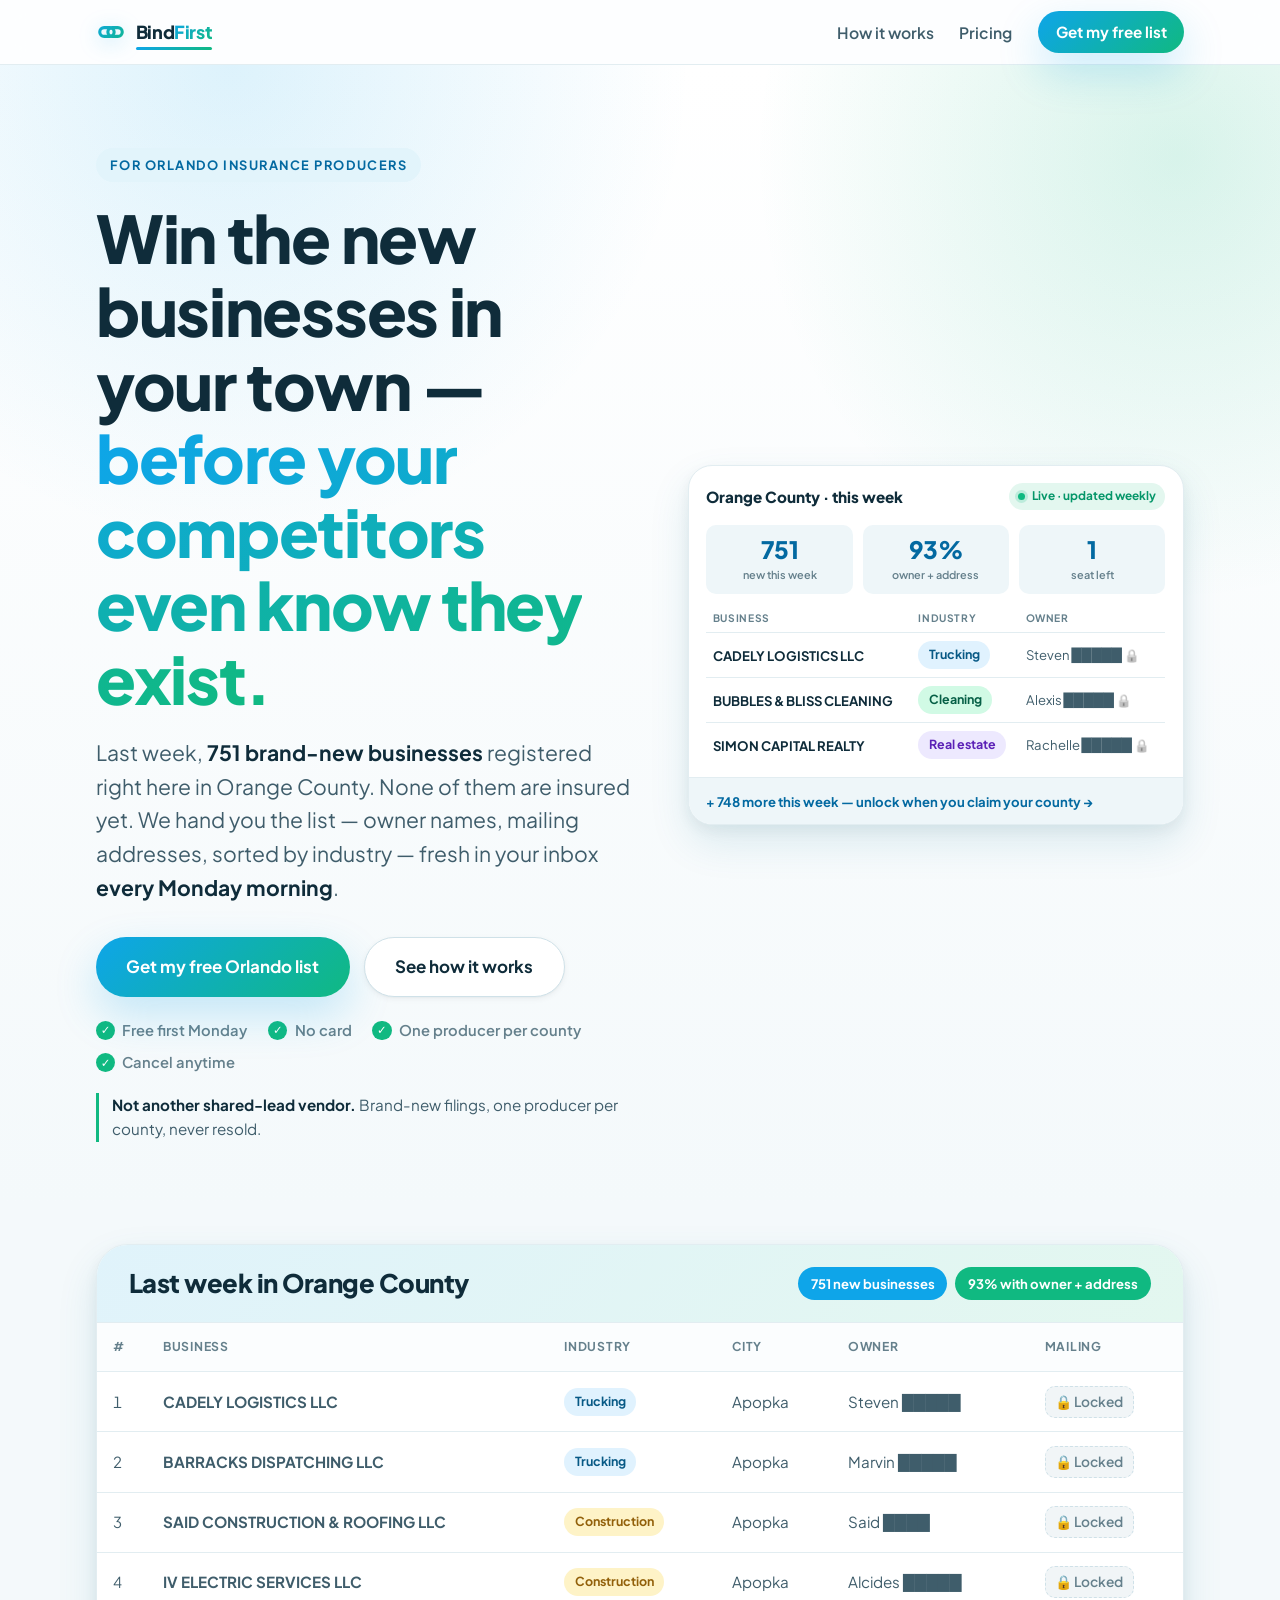
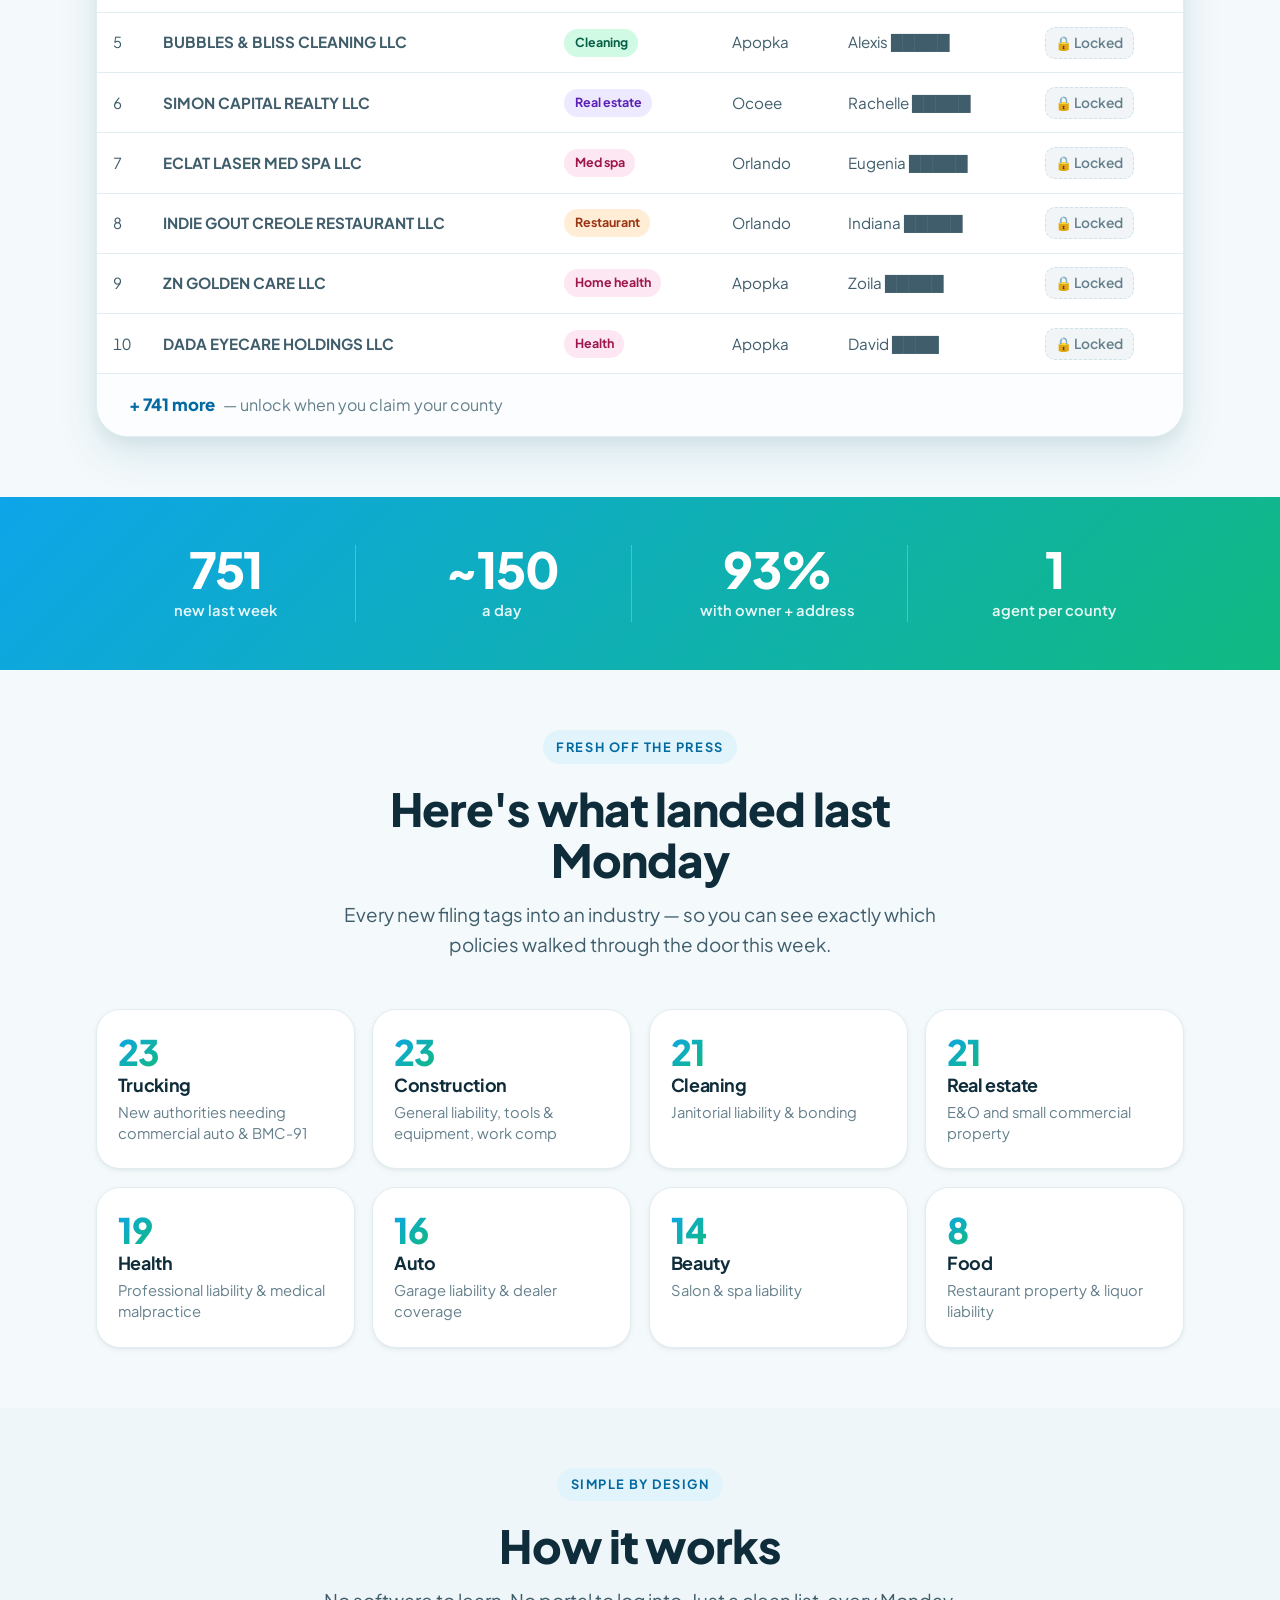
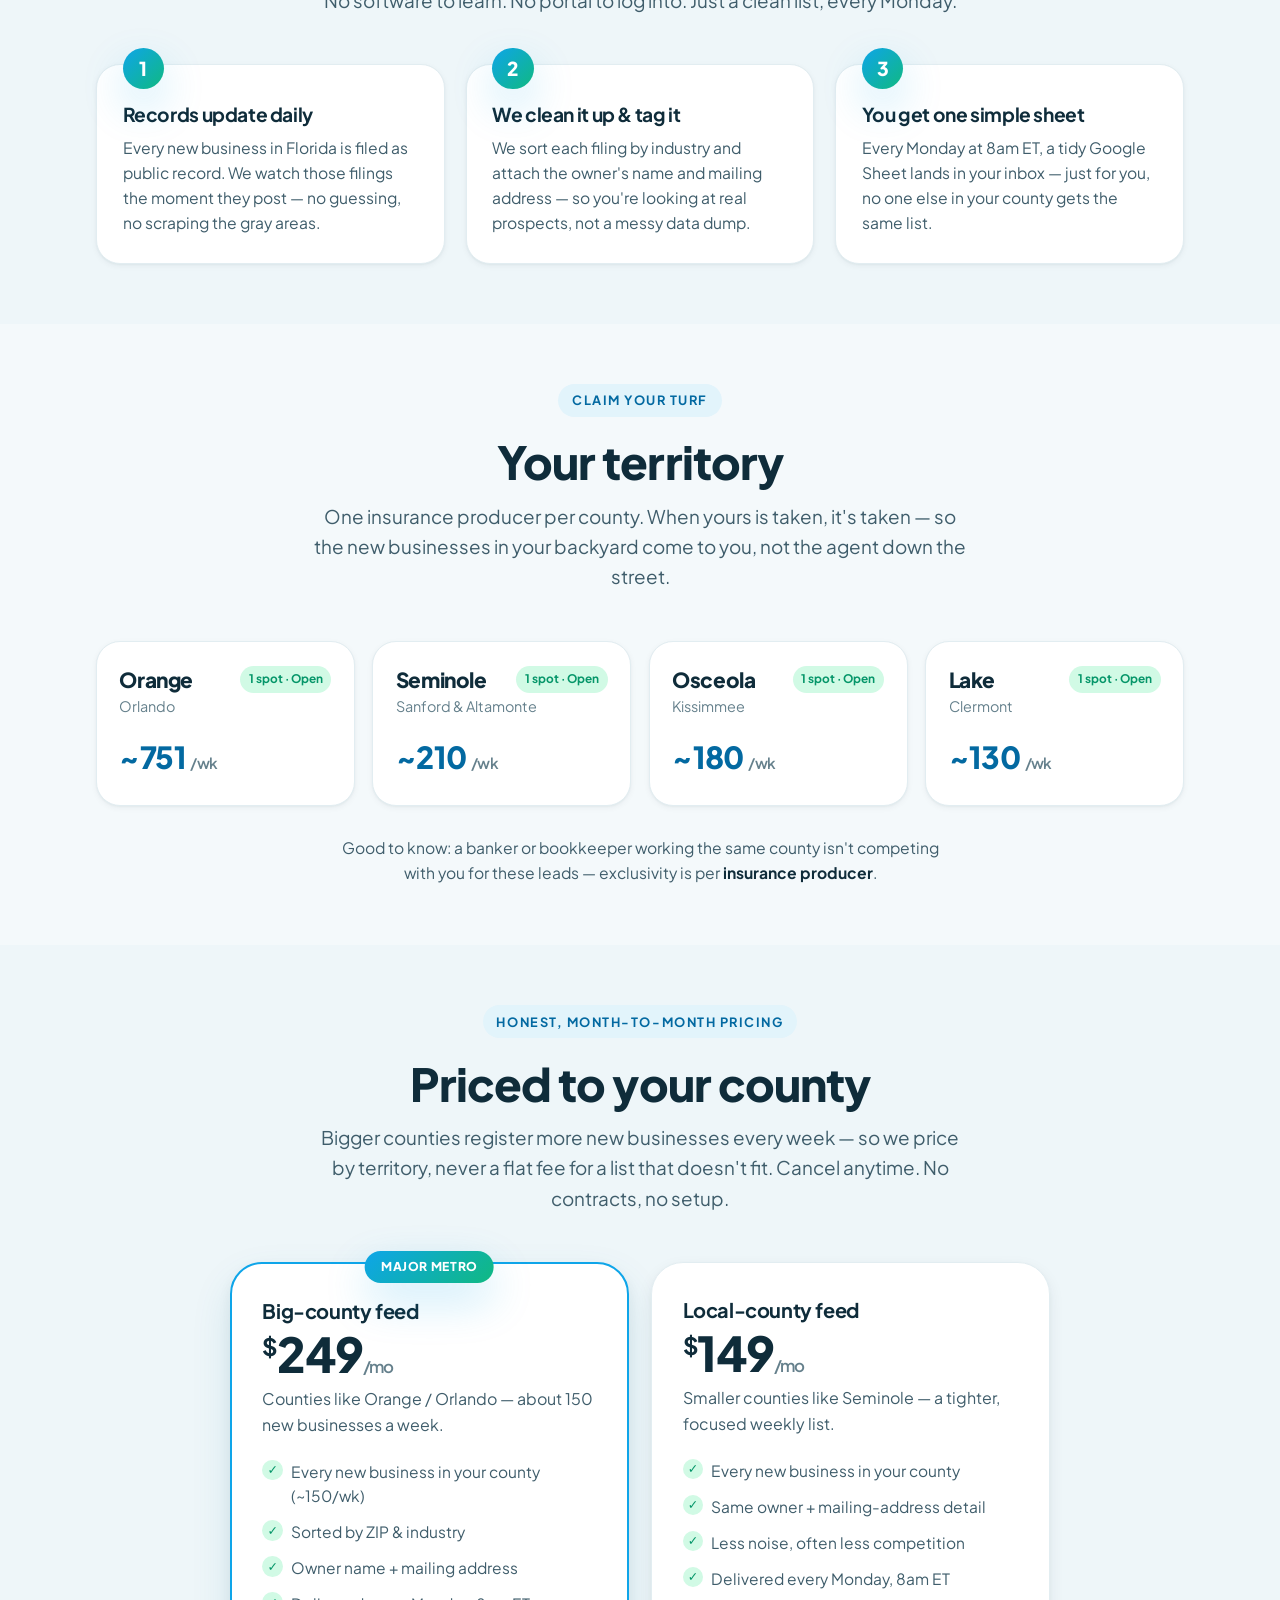
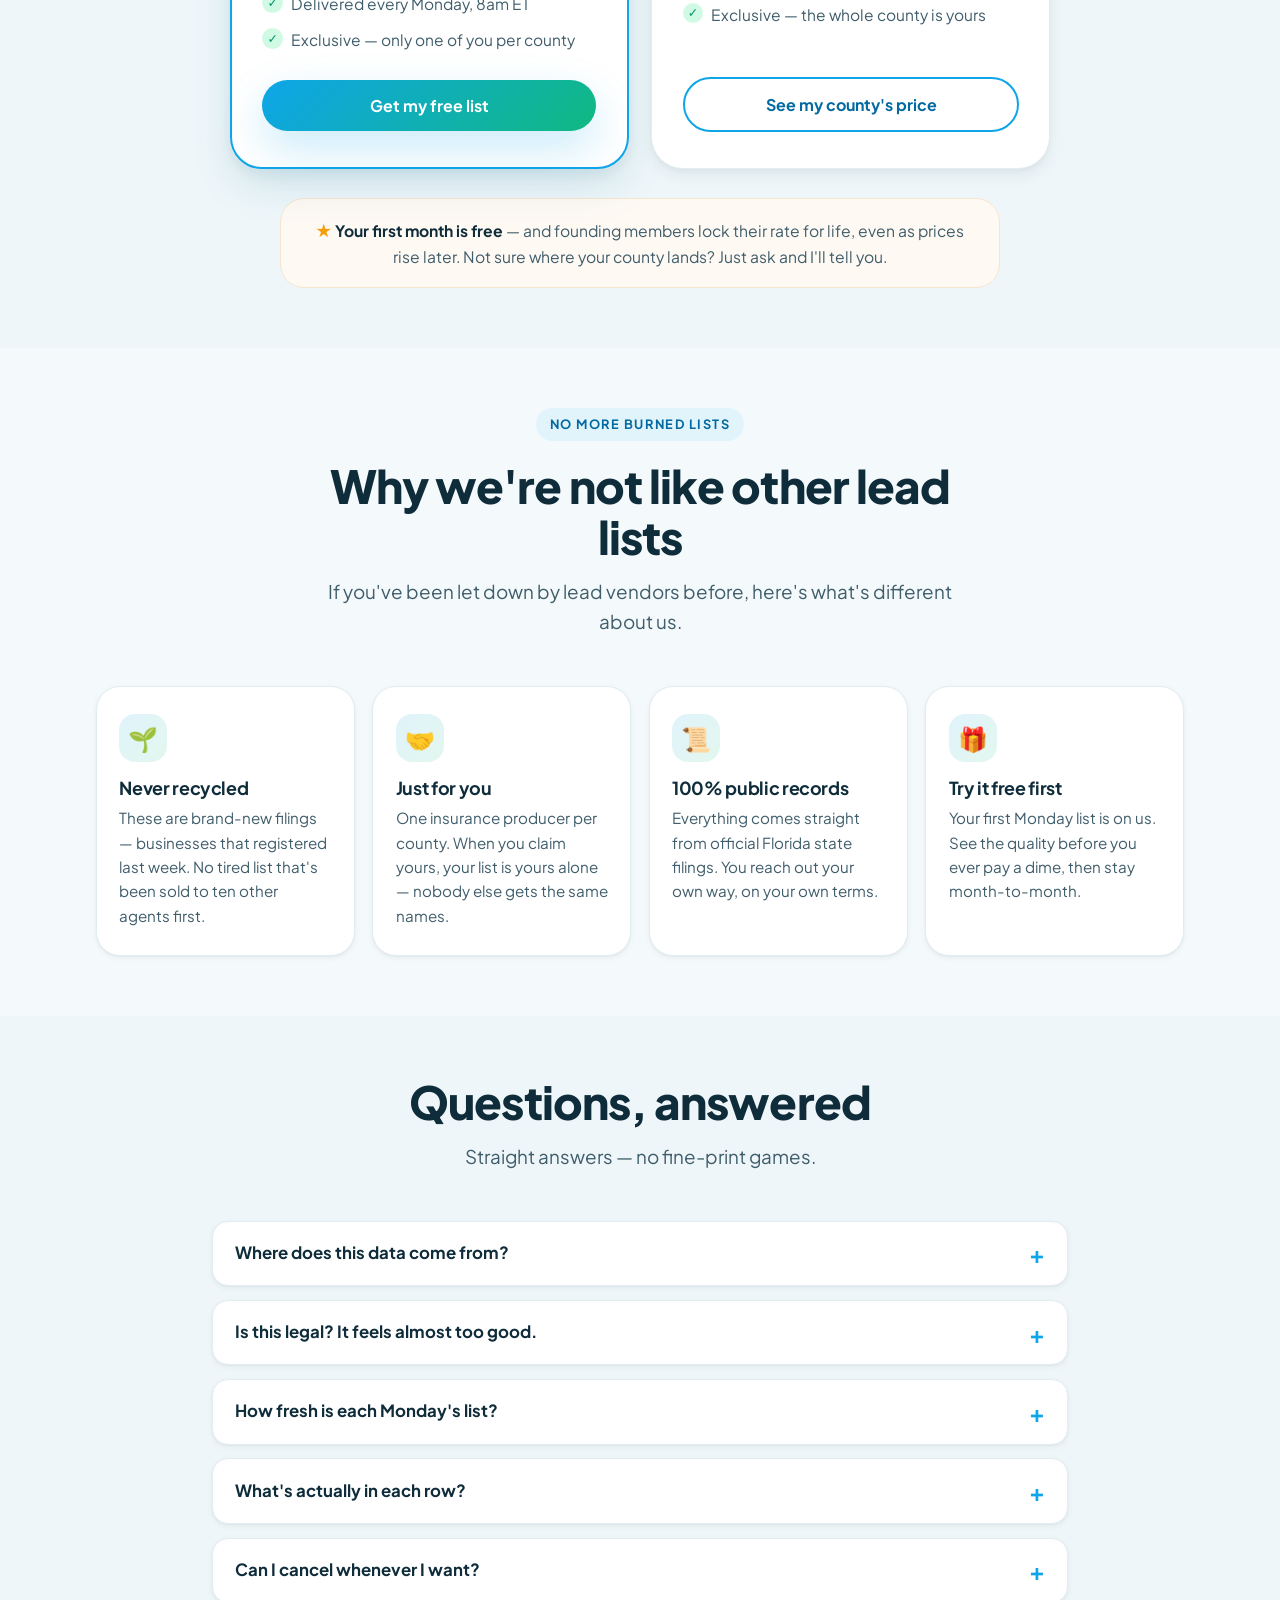
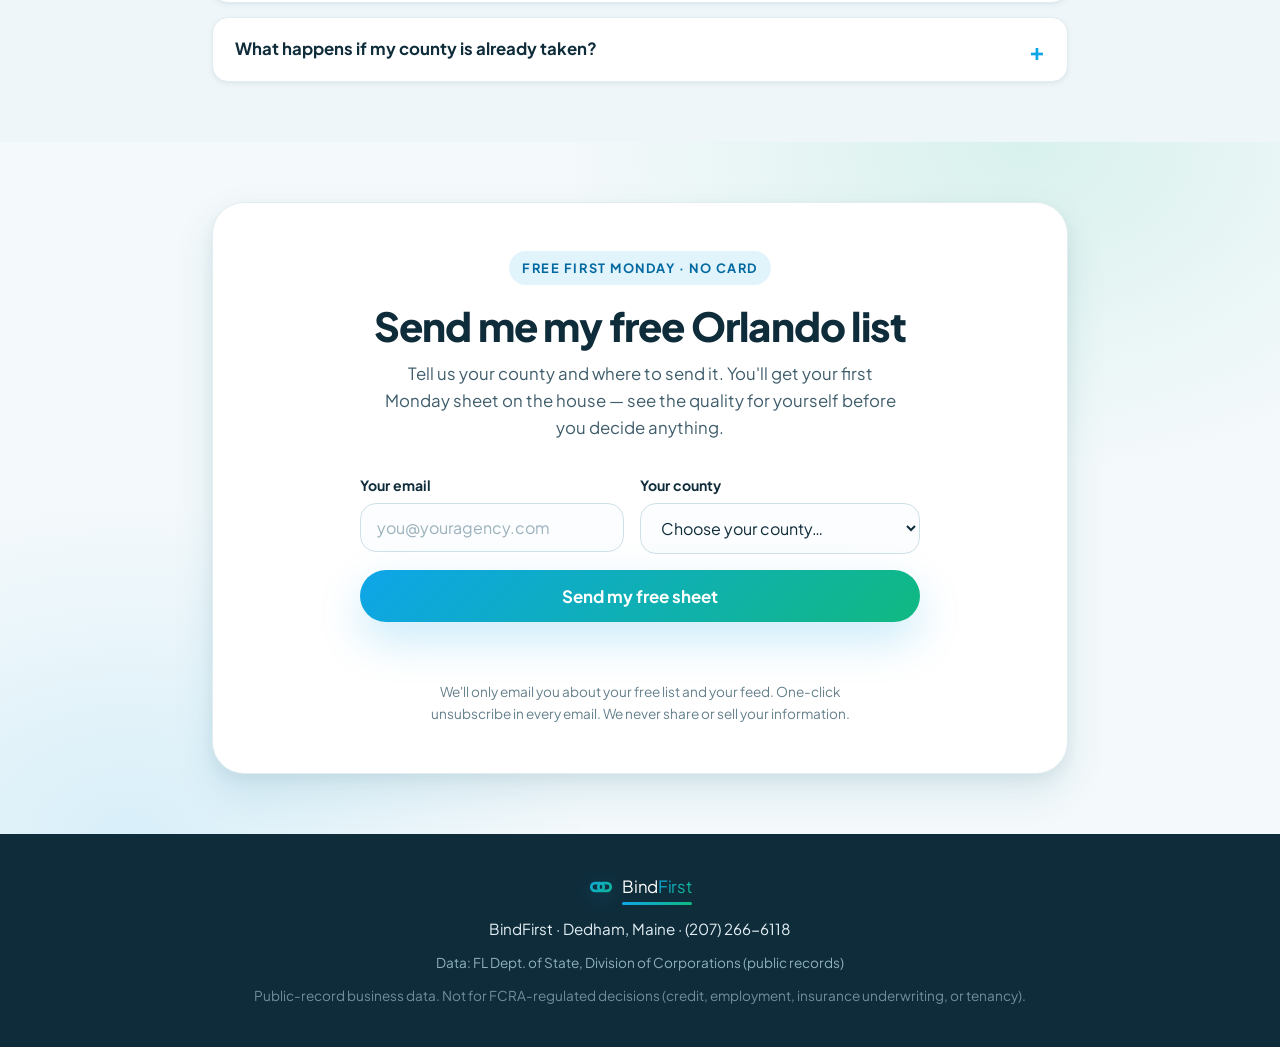
==== commit c21ad466: "landing: county-size pricing tiers (major-metro $249 / local-county $149)" ====
--- a/index.html
+++ b/index.html
@@ -391,42 +391,41 @@
       <div class="container">
         <div class="section-head">
           <p class="eyebrow eyebrow-center">Honest, month-to-month pricing</p>
-          <h2 id="pricing-heading" class="section-title">Pick the feed that fits you</h2>
-          <p class="section-lead">Cancel anytime. No contracts, no setup fees, no surprises.</p>
+          <h2 id="pricing-heading" class="section-title">Priced to your county</h2>
+          <p class="section-lead">Bigger counties register more new businesses every week — so we price by territory, never a flat fee for a list that doesn't fit. Cancel anytime. No contracts, no setup.</p>
         </div>
         <div class="pricing-grid">
           <article class="price-card featured">
-            <span class="price-badge">Most popular</span>
-            <h3 class="price-name">Full commercial feed</h3>
+            <span class="price-badge">Major metro</span>
+            <h3 class="price-name">Big-county feed</h3>
             <p class="price-amount"><span class="price-currency">$</span>249<span class="price-period">/mo</span></p>
-            <p class="price-tagline">Every new Orange County business — about 150 a week.</p>
+            <p class="price-tagline">Counties like Orange / Orlando — about 150 new businesses a week.</p>
             <ul class="price-features">
               <li>Every new business in your county (~150/wk)</li>
               <li>Sorted by ZIP &amp; industry</li>
               <li>Owner name + mailing address</li>
-              <li>Delivered Monday 8am ET</li>
-              <li>Exclusive to one insurance producer per county</li>
+              <li>Delivered every Monday, 8am ET</li>
+              <li>Exclusive — only one of you per county</li>
             </ul>
-            <a class="btn btn-primary btn-block" href="#capture">Get my free Orlando list</a>
+            <a class="btn btn-primary btn-block" href="#capture">Get my free list</a>
           </article>
           <article class="price-card">
-            <h3 class="price-name">Trucking-only feed</h3>
-            <p class="price-amount"><span class="price-currency">$</span>199<span class="price-period">/mo</span></p>
-            <p class="price-tagline">Just the new authorities — about 23 a week.</p>
+            <h3 class="price-name">Local-county feed</h3>
+            <p class="price-amount"><span class="price-currency">$</span>149<span class="price-period">/mo</span></p>
+            <p class="price-tagline">Smaller counties like Seminole — a tighter, focused weekly list.</p>
             <ul class="price-features">
-              <li>~23 new trucking &amp; logistics LLCs/wk</li>
-              <li>New authorities needing commercial auto</li>
-              <li>Flagged for BMC-91 filing needs</li>
-              <li>Owner name + mailing address</li>
-              <li>Delivered Monday 8am ET</li>
+              <li>Every new business in your county</li>
+              <li>Same owner + mailing-address detail</li>
+              <li>Less noise, often less competition</li>
+              <li>Delivered every Monday, 8am ET</li>
+              <li>Exclusive — the whole county is yours</li>
             </ul>
-            <a class="btn btn-outline btn-block" href="#capture">Start with trucking</a>
+            <a class="btn btn-outline btn-block" href="#capture">See my county's price</a>
           </article>
         </div>
         <p class="founding-note">
           <span class="founding-star" aria-hidden="true">★</span>
-          <strong>Founding-member lifetime lock:</strong> the first 5 producers keep their
-          rate for life — even when the full feed rises to $399. Your first Monday send is free.
+          <strong>Your first month is free</strong> — and founding members lock their rate for life, even as prices rise later. Not sure where your county lands? Just ask and I'll tell you.
         </p>
       </div>
     </section>
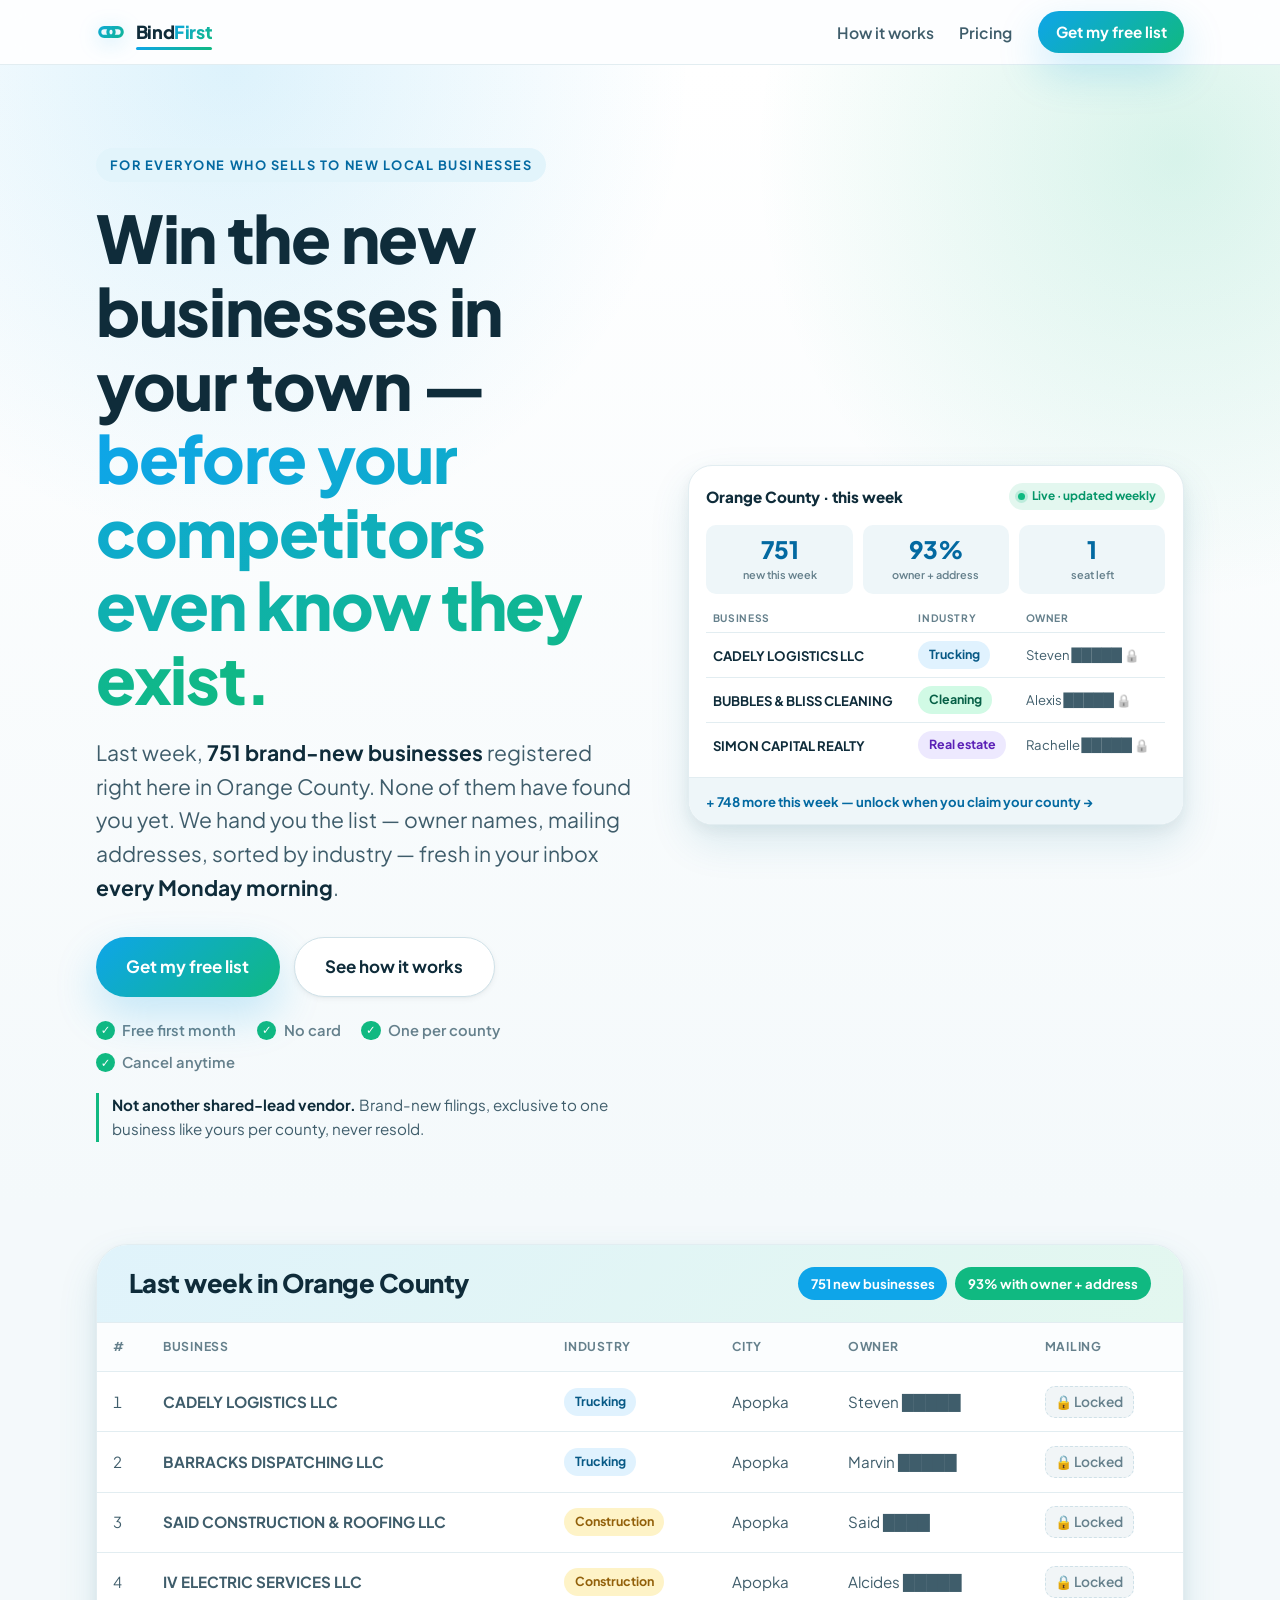
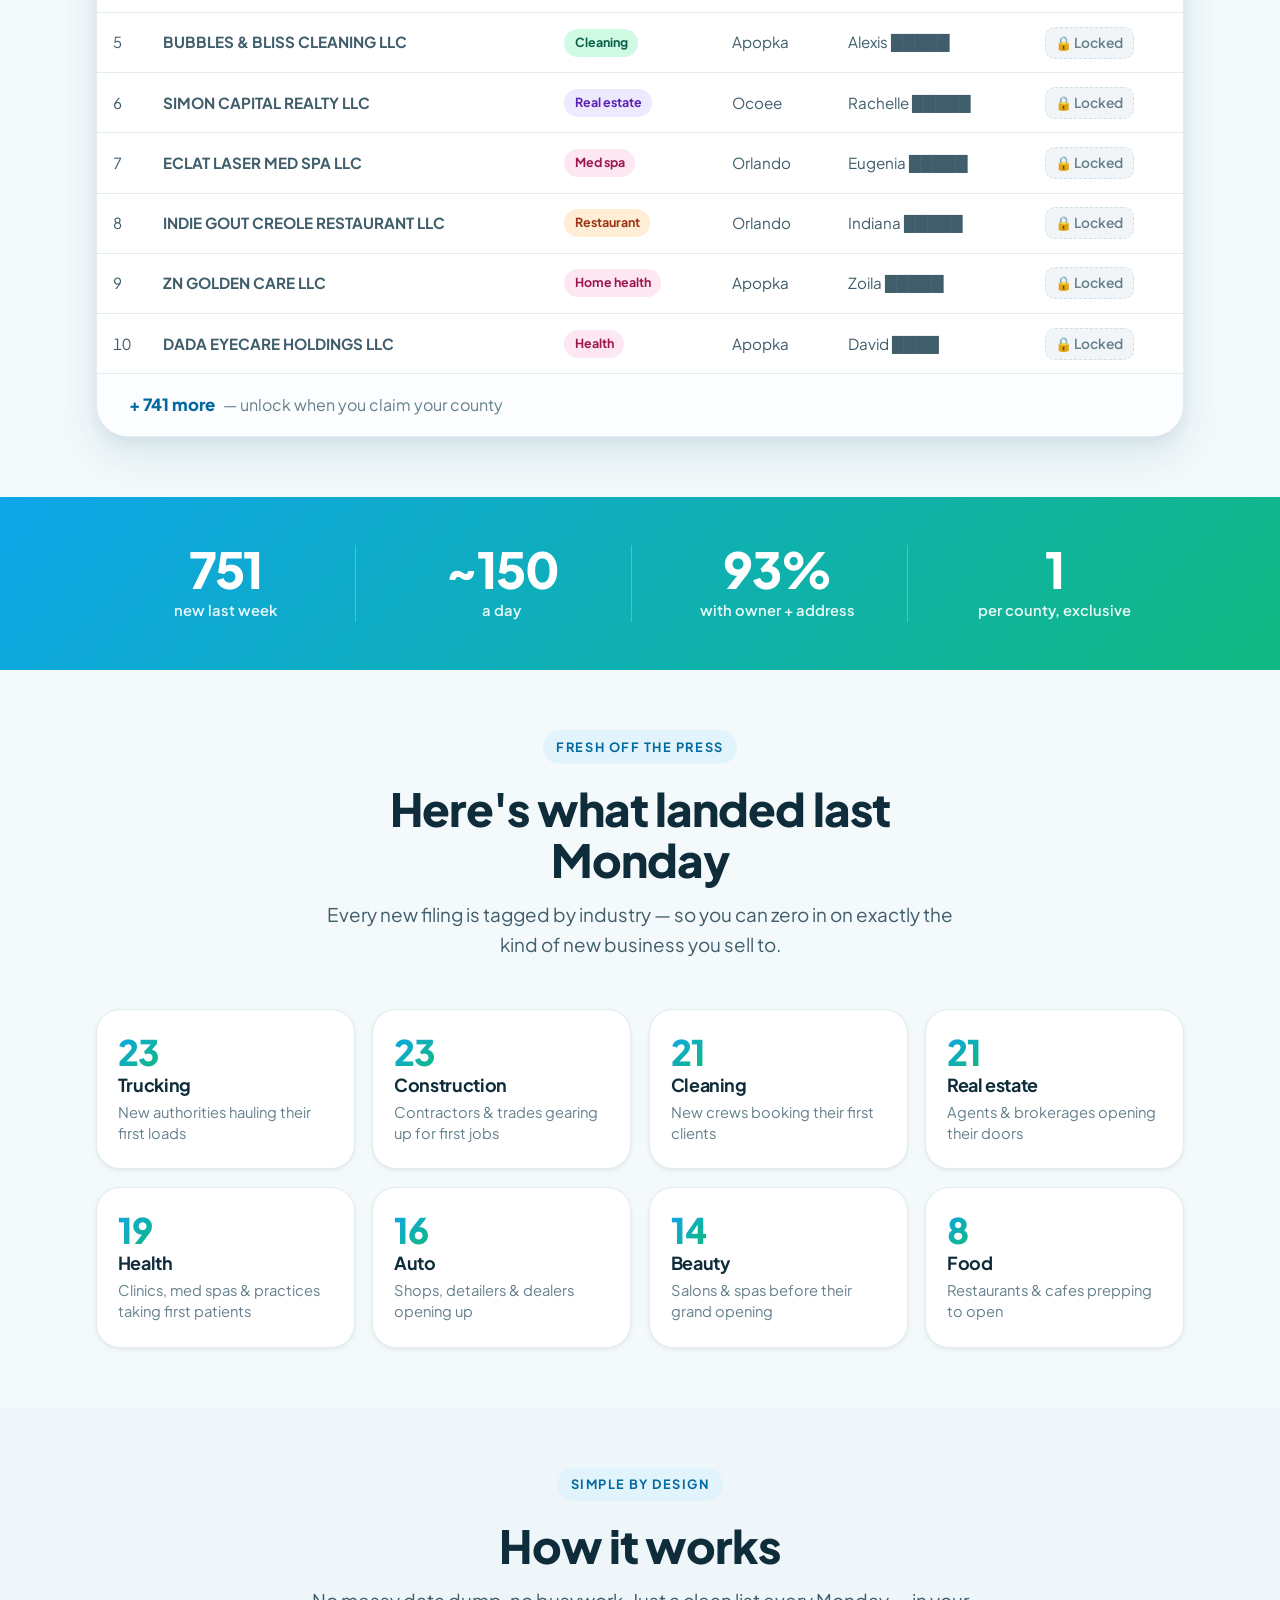
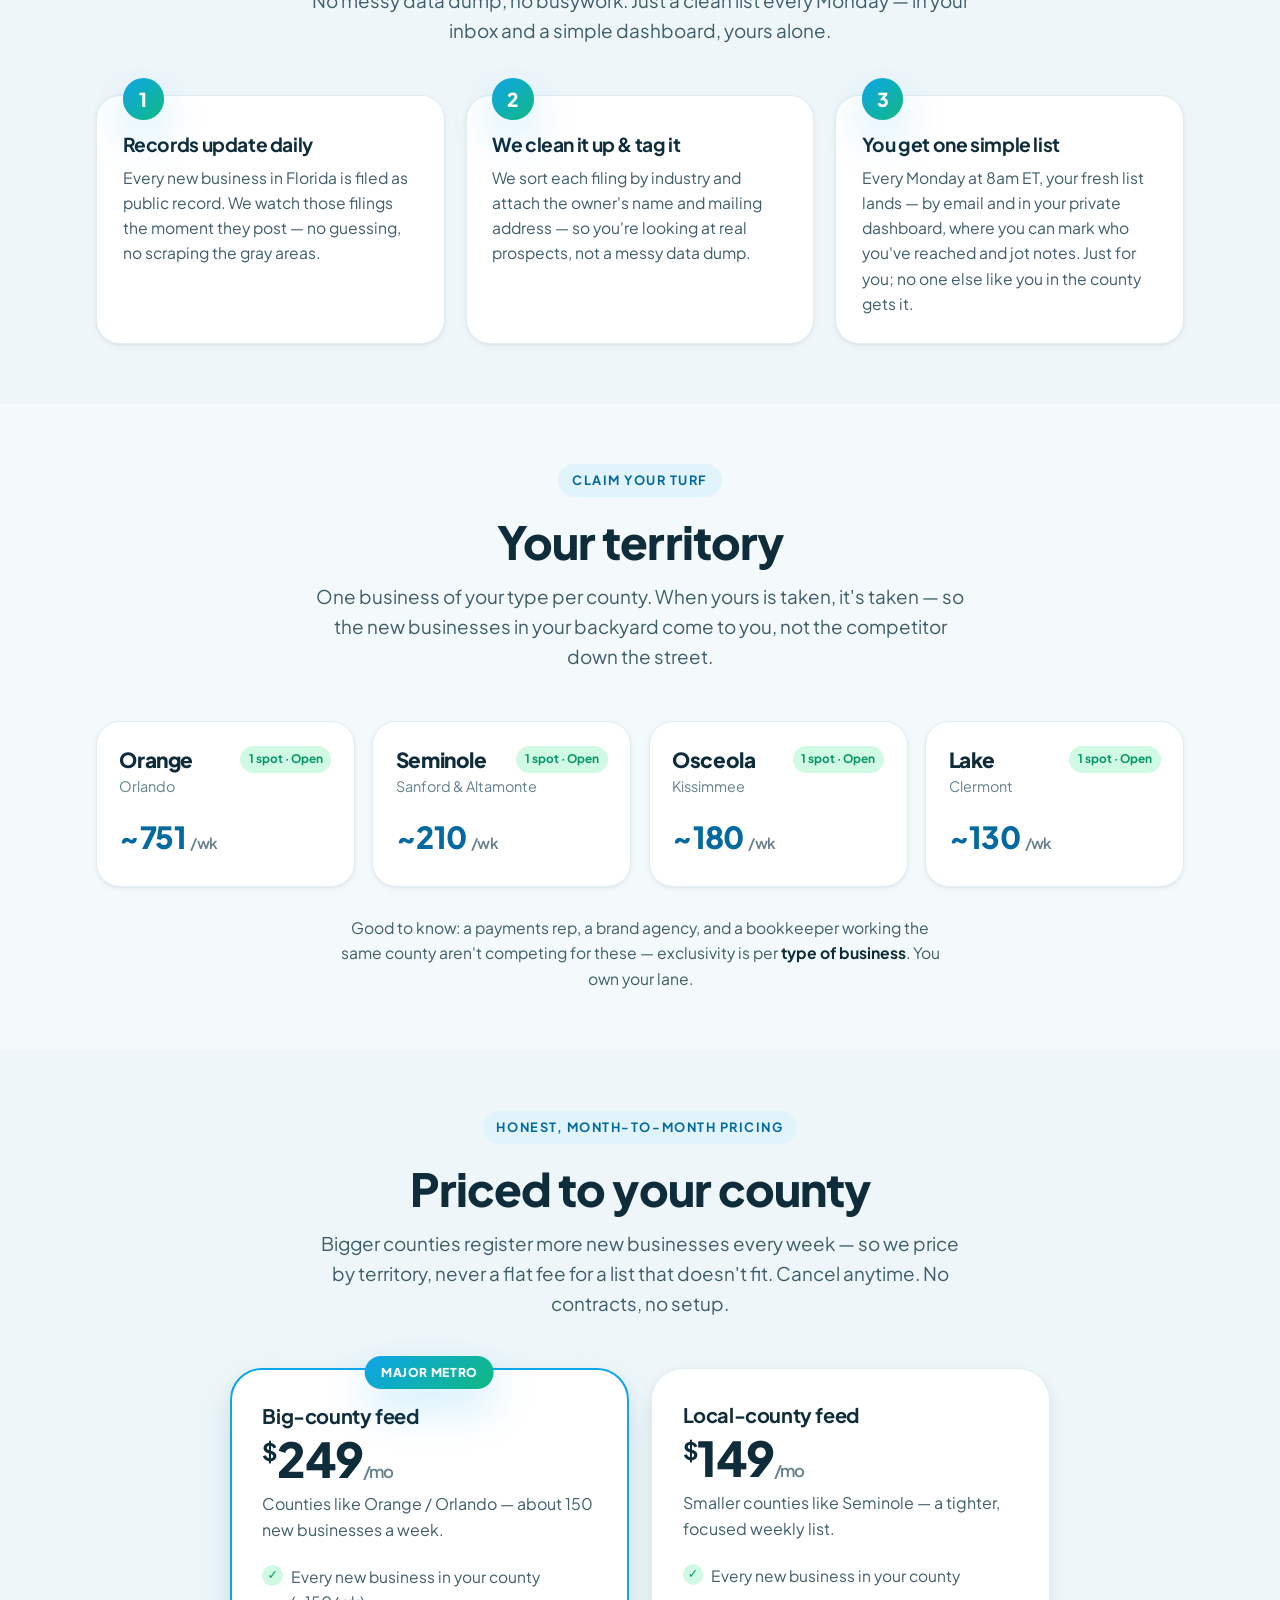
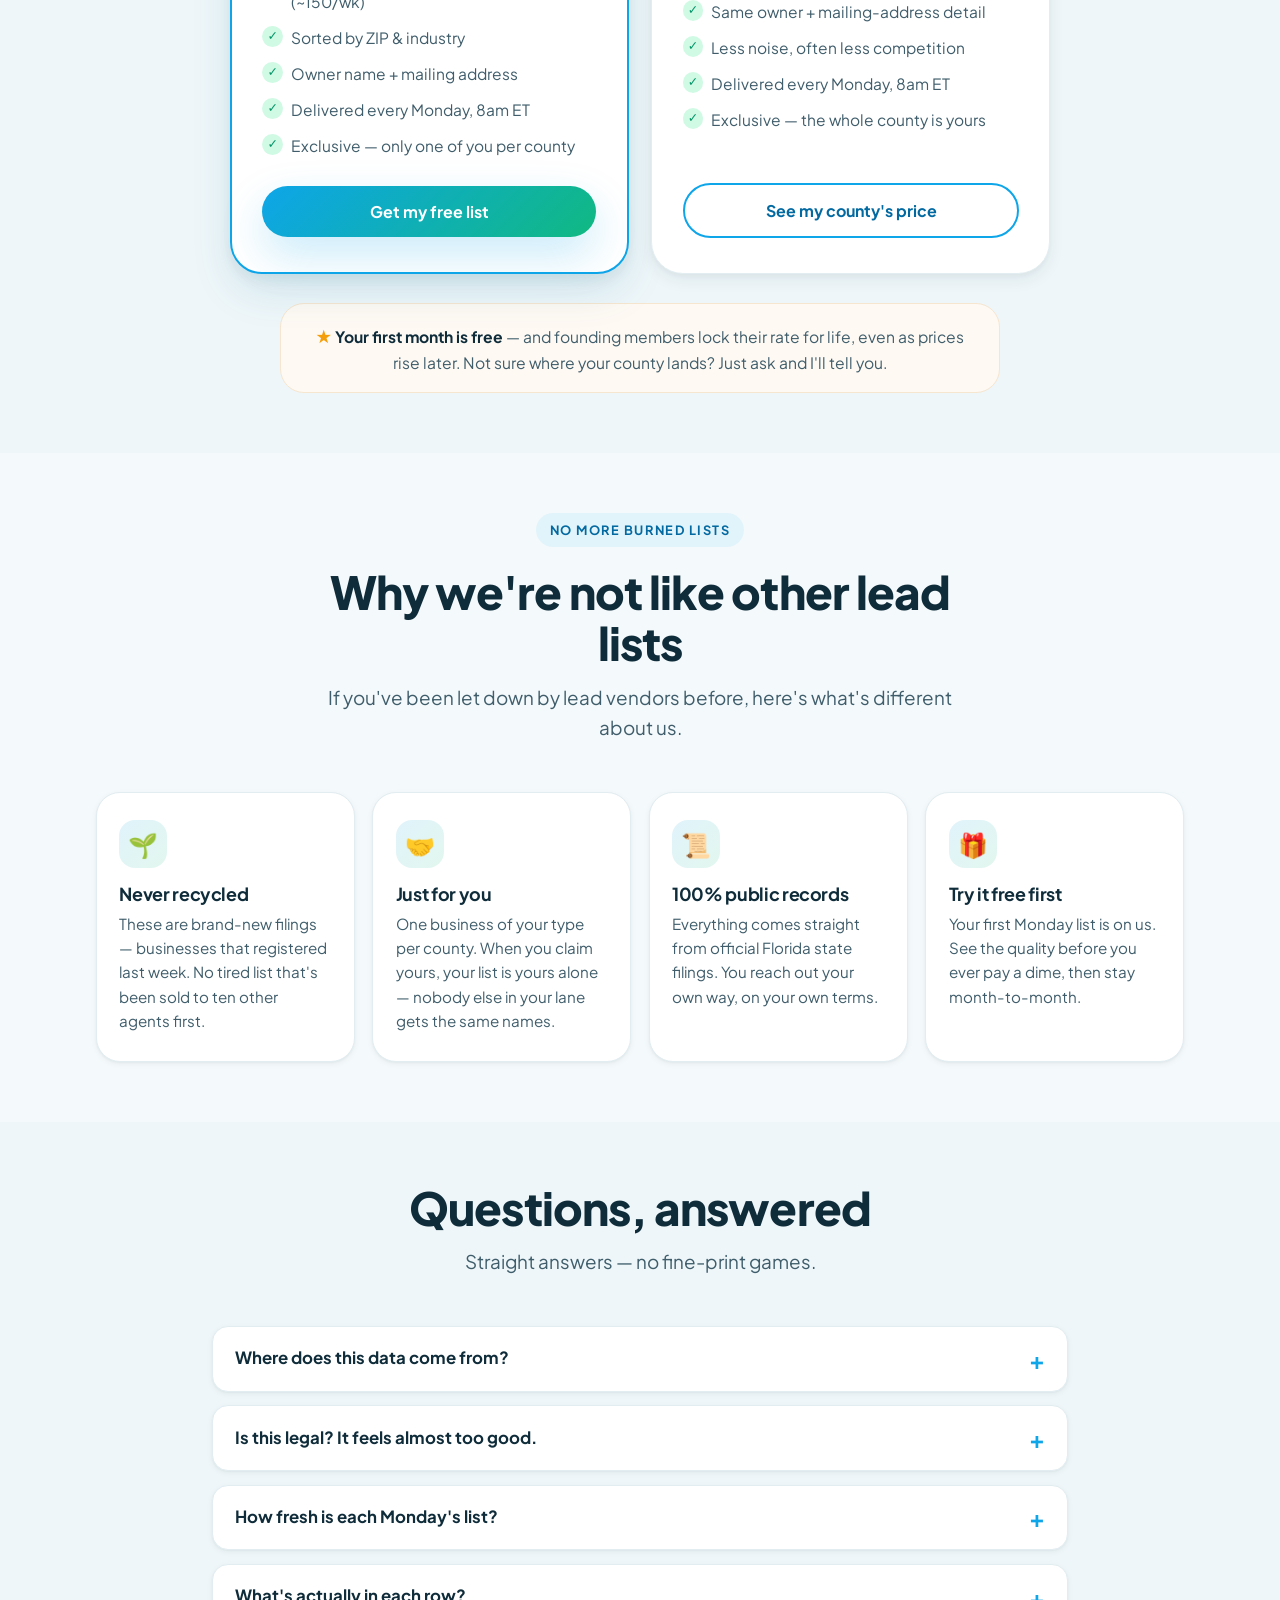
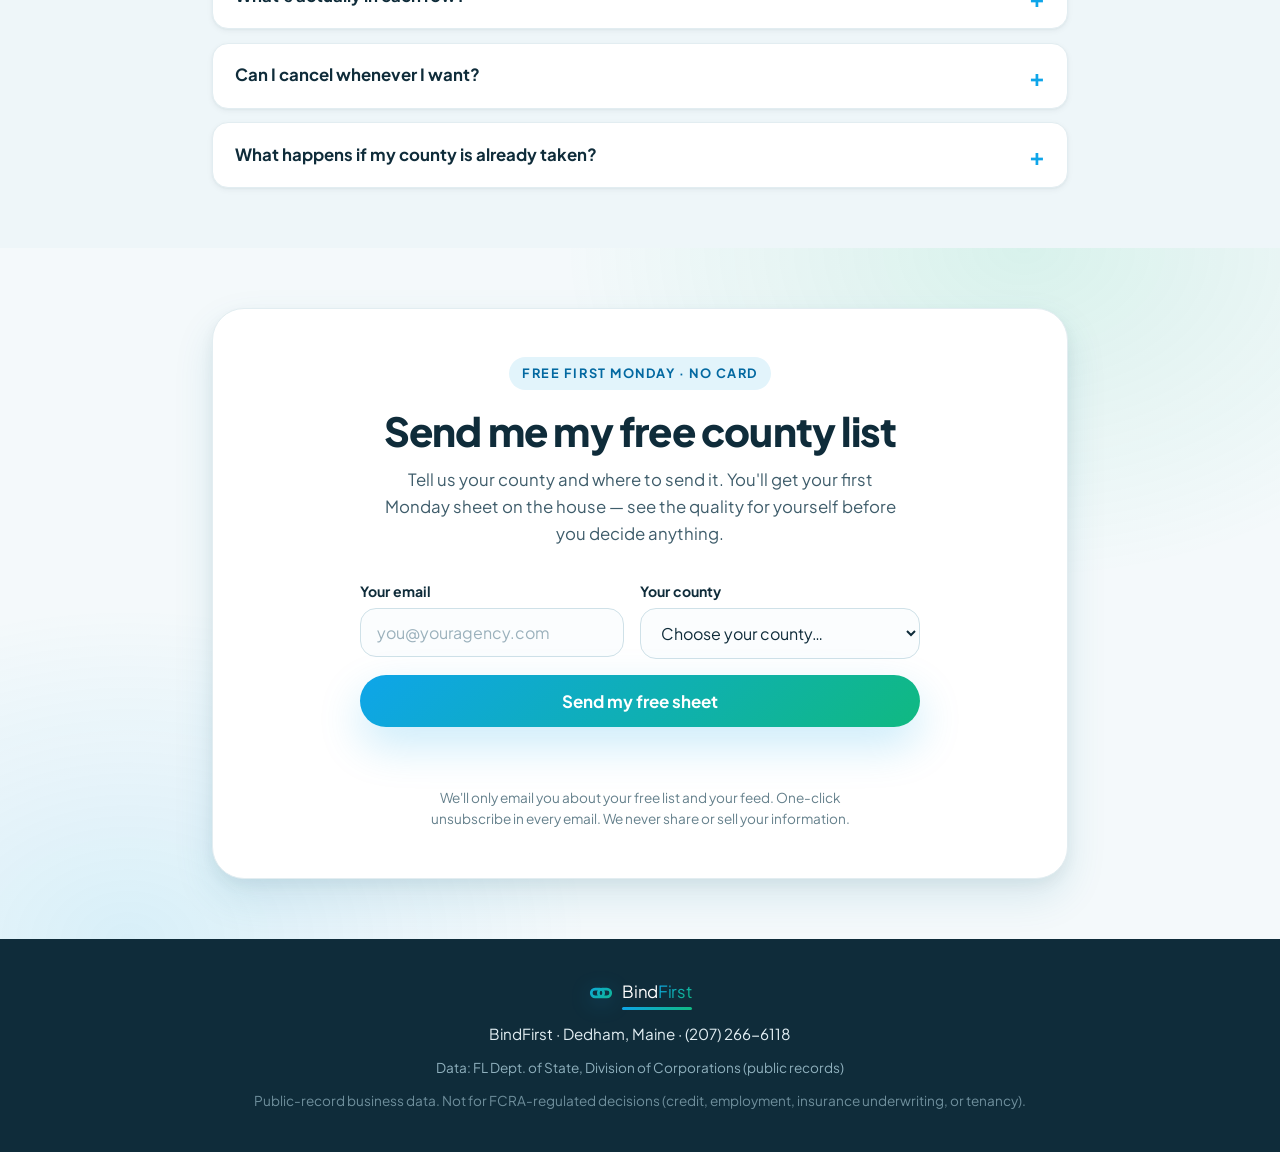
==== commit 90c650de: "landing: reframe insurance-only copy to multi-persona (any local-business seller)" ====
--- a/index.html
+++ b/index.html
@@ -9,12 +9,12 @@
   <link rel="apple-touch-icon" href="brand/favicon-180.png" />
   <!-- OG image: switch to the absolute https://bindfirst.com/brand/og.png URL once hosted -->
   <meta property="og:title" content="BindFirst — Win Orlando's new businesses, every Monday" />
-  <meta property="og:description" content="Every new business that registers in Orange County, FL — delivered every Monday with owner name + address. One insurance producer per county." />
+  <meta property="og:description" content="Every new business that registers in your county — delivered every Monday with owner name + address. One business of your type per county, never resold." />
   <meta property="og:type" content="website" />
   <meta property="og:image" content="https://bindfirst.com/brand/og.png" />
   <meta name="twitter:card" content="summary_large_image" />
   <meta name="twitter:image" content="https://bindfirst.com/brand/og.png" />
-  <meta name="description" content="A weekly done-for-you list of brand-new Orlando-area business registrations, delivered as a clean Google Sheet every Monday. Built for local insurance producers." />
+  <meta name="description" content="A weekly done-for-you list of brand-new Orlando-area business registrations, delivered every Monday by email and a private dashboard. Built for anyone who sells to new local businesses — insurance, payments, marketing, accounting, and more." />
   <link rel="preconnect" href="https://fonts.googleapis.com" />
   <link rel="preconnect" href="https://fonts.gstatic.com" crossorigin />
   <link href="https://fonts.googleapis.com/css2?family=Plus+Jakarta+Sans:wght@400;500;600;700;800&display=swap" rel="stylesheet" />
@@ -53,29 +53,29 @@
       <div class="hero-bg" aria-hidden="true"></div>
       <div class="container hero-inner">
         <div class="hero-copy">
-          <p class="eyebrow">For Orlando insurance producers</p>
+          <p class="eyebrow">For everyone who sells to new local businesses</p>
           <h1 class="hero-title">
             Win the new businesses in your town —
             <span class="accent-text">before your competitors even know they exist.</span>
           </h1>
           <p class="hero-sub">
             Last week, <strong>751 brand-new businesses</strong> registered right here in
-            Orange County. None of them are insured yet. We hand you the list — owner names,
+            Orange County. None of them have found you yet. We hand you the list — owner names,
             mailing addresses, sorted by industry — fresh in your inbox <strong>every Monday morning</strong>.
           </p>
           <div class="hero-cta">
-            <a class="btn btn-primary btn-lg" href="#capture">Get my free Orlando list</a>
+            <a class="btn btn-primary btn-lg" href="#capture">Get my free list</a>
             <a class="btn btn-ghost btn-lg" href="#how">See how it works</a>
           </div>
           <ul class="trust-row" aria-label="What's included">
-            <li><span class="check" aria-hidden="true">✓</span> Free first Monday</li>
+            <li><span class="check" aria-hidden="true">✓</span> Free first month</li>
             <li><span class="check" aria-hidden="true">✓</span> No card</li>
-            <li><span class="check" aria-hidden="true">✓</span> One producer per county</li>
+            <li><span class="check" aria-hidden="true">✓</span> One per county</li>
             <li><span class="check" aria-hidden="true">✓</span> Cancel anytime</li>
           </ul>
           <p class="hero-positioning">
-            <strong>Not another shared-lead vendor.</strong> Brand-new filings, one producer per
-            county, never resold.
+            <strong>Not another shared-lead vendor.</strong> Brand-new filings, exclusive to one
+            business like yours per county, never resold.
           </p>
         </div>
 
@@ -236,7 +236,7 @@
         </div>
         <div class="stat">
           <span class="stat-num">1</span>
-          <span class="stat-label">agent per county</span>
+          <span class="stat-label">per county, exclusive</span>
         </div>
       </div>
     </section>
@@ -248,50 +248,50 @@
           <p class="eyebrow eyebrow-center">Fresh off the press</p>
           <h2 id="verticals-heading" class="section-title">Here's what landed last Monday</h2>
           <p class="section-lead">
-            Every new filing tags into an industry — so you can see exactly which policies
-            walked through the door this week.
+            Every new filing is tagged by industry — so you can zero in on exactly the kind of
+            new business you sell to.
           </p>
         </div>
         <div class="vert-grid">
           <article class="vert-card">
             <span class="vert-count">23</span>
             <h3 class="vert-name">Trucking</h3>
-            <p class="vert-insurance">New authorities needing commercial auto &amp; BMC-91</p>
+            <p class="vert-insurance">New authorities hauling their first loads</p>
           </article>
           <article class="vert-card">
             <span class="vert-count">23</span>
             <h3 class="vert-name">Construction</h3>
-            <p class="vert-insurance">General liability, tools &amp; equipment, work comp</p>
+            <p class="vert-insurance">Contractors &amp; trades gearing up for first jobs</p>
           </article>
           <article class="vert-card">
             <span class="vert-count">21</span>
             <h3 class="vert-name">Cleaning</h3>
-            <p class="vert-insurance">Janitorial liability &amp; bonding</p>
+            <p class="vert-insurance">New crews booking their first clients</p>
           </article>
           <article class="vert-card">
             <span class="vert-count">21</span>
             <h3 class="vert-name">Real estate</h3>
-            <p class="vert-insurance">E&amp;O and small commercial property</p>
+            <p class="vert-insurance">Agents &amp; brokerages opening their doors</p>
           </article>
           <article class="vert-card">
             <span class="vert-count">19</span>
             <h3 class="vert-name">Health</h3>
-            <p class="vert-insurance">Professional liability &amp; medical malpractice</p>
+            <p class="vert-insurance">Clinics, med spas &amp; practices taking first patients</p>
           </article>
           <article class="vert-card">
             <span class="vert-count">16</span>
             <h3 class="vert-name">Auto</h3>
-            <p class="vert-insurance">Garage liability &amp; dealer coverage</p>
+            <p class="vert-insurance">Shops, detailers &amp; dealers opening up</p>
           </article>
           <article class="vert-card">
             <span class="vert-count">14</span>
             <h3 class="vert-name">Beauty</h3>
-            <p class="vert-insurance">Salon &amp; spa liability</p>
+            <p class="vert-insurance">Salons &amp; spas before their grand opening</p>
           </article>
           <article class="vert-card">
             <span class="vert-count">8</span>
             <h3 class="vert-name">Food</h3>
-            <p class="vert-insurance">Restaurant property &amp; liquor liability</p>
+            <p class="vert-insurance">Restaurants &amp; cafes prepping to open</p>
           </article>
         </div>
       </div>
@@ -303,7 +303,7 @@
         <div class="section-head">
           <p class="eyebrow eyebrow-center">Simple by design</p>
           <h2 id="how-heading" class="section-title">How it works</h2>
-          <p class="section-lead">No software to learn. No portal to log into. Just a clean list, every Monday.</p>
+          <p class="section-lead">No messy data dump, no busywork. Just a clean list every Monday — in your inbox and a simple dashboard, yours alone.</p>
         </div>
         <ol class="steps">
           <li class="step-card">
@@ -324,10 +324,11 @@
           </li>
           <li class="step-card">
             <span class="step-num" aria-hidden="true">3</span>
-            <h3 class="step-title">You get one simple sheet</h3>
+            <h3 class="step-title">You get one simple list</h3>
             <p class="step-body">
-              Every Monday at 8am ET, a tidy Google Sheet lands in your inbox — just for
-              you, no one else in your county gets the same list.
+              Every Monday at 8am ET, your fresh list lands — by email and in your private
+              dashboard, where you can mark who you've reached and jot notes. Just for you;
+              no one else like you in the county gets it.
             </p>
           </li>
         </ol>
@@ -341,8 +342,8 @@
           <p class="eyebrow eyebrow-center">Claim your turf</p>
           <h2 id="territory-heading" class="section-title">Your territory</h2>
           <p class="section-lead">
-            One insurance producer per county. When yours is taken, it's taken — so the
-            new businesses in your backyard come to you, not the agent down the street.
+            One business of your type per county. When yours is taken, it's taken — so the
+            new businesses in your backyard come to you, not the competitor down the street.
           </p>
         </div>
         <div class="territory-grid">
@@ -380,8 +381,9 @@
           </article>
         </div>
         <p class="terr-foot">
-          Good to know: a banker or bookkeeper working the same county isn't competing with
-          you for these leads — exclusivity is per <em>insurance producer</em>.
+          Good to know: a payments rep, a brand agency, and a bookkeeper working the same
+          county aren't competing for these — exclusivity is per <em>type of business</em>.
+          You own your lane.
         </p>
       </div>
     </section>
@@ -453,8 +455,8 @@
             <span class="why-icon" aria-hidden="true">🤝</span>
             <h3 class="why-title">Just for you</h3>
             <p class="why-body">
-              One insurance producer per county. When you claim yours, your list is yours
-              alone — nobody else gets the same names.
+              One business of your type per county. When you claim yours, your list is yours
+              alone — nobody else in your lane gets the same names.
             </p>
           </article>
           <article class="why-card">
@@ -542,7 +544,7 @@
             <summary>What happens if my county is already taken?</summary>
             <div class="faq-answer">
               <p>
-                Because we only work with one insurance producer per county, that territory
+                Because we only work with one business of each type per county, that lane
                 closes once it's claimed. If yours is already spoken for, we'll let you know
                 and add you to the waitlist for the moment it opens back up. Neighboring
                 counties like Seminole, Osceola, and Lake may still be open.
@@ -558,7 +560,7 @@
       <div class="container container-narrow">
         <div class="capture-card">
           <p class="eyebrow eyebrow-center">Free first Monday · no card</p>
-          <h2 id="capture-heading" class="capture-title">Send me my free Orlando list</h2>
+          <h2 id="capture-heading" class="capture-title">Send me my free county list</h2>
           <p class="capture-lead">
             Tell us your county and where to send it. You'll get your first Monday sheet on
             the house — see the quality for yourself before you decide anything.
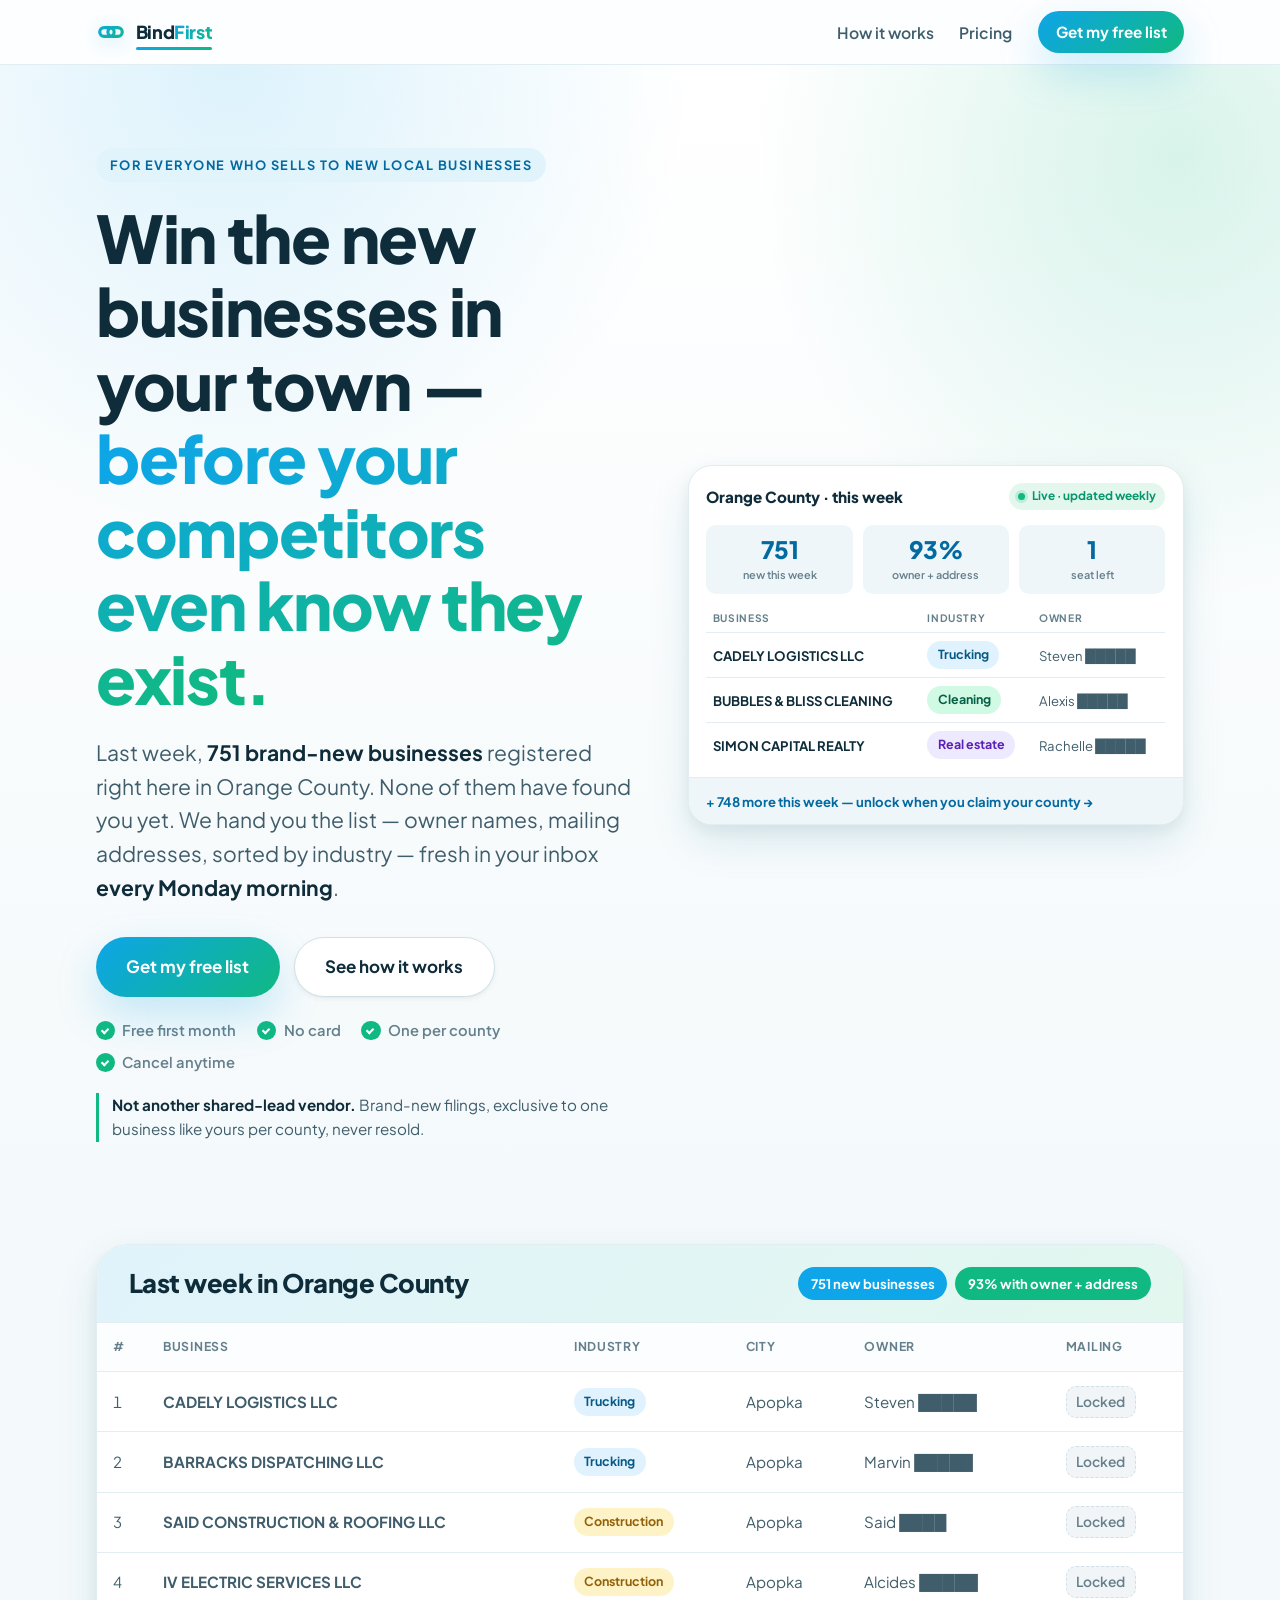
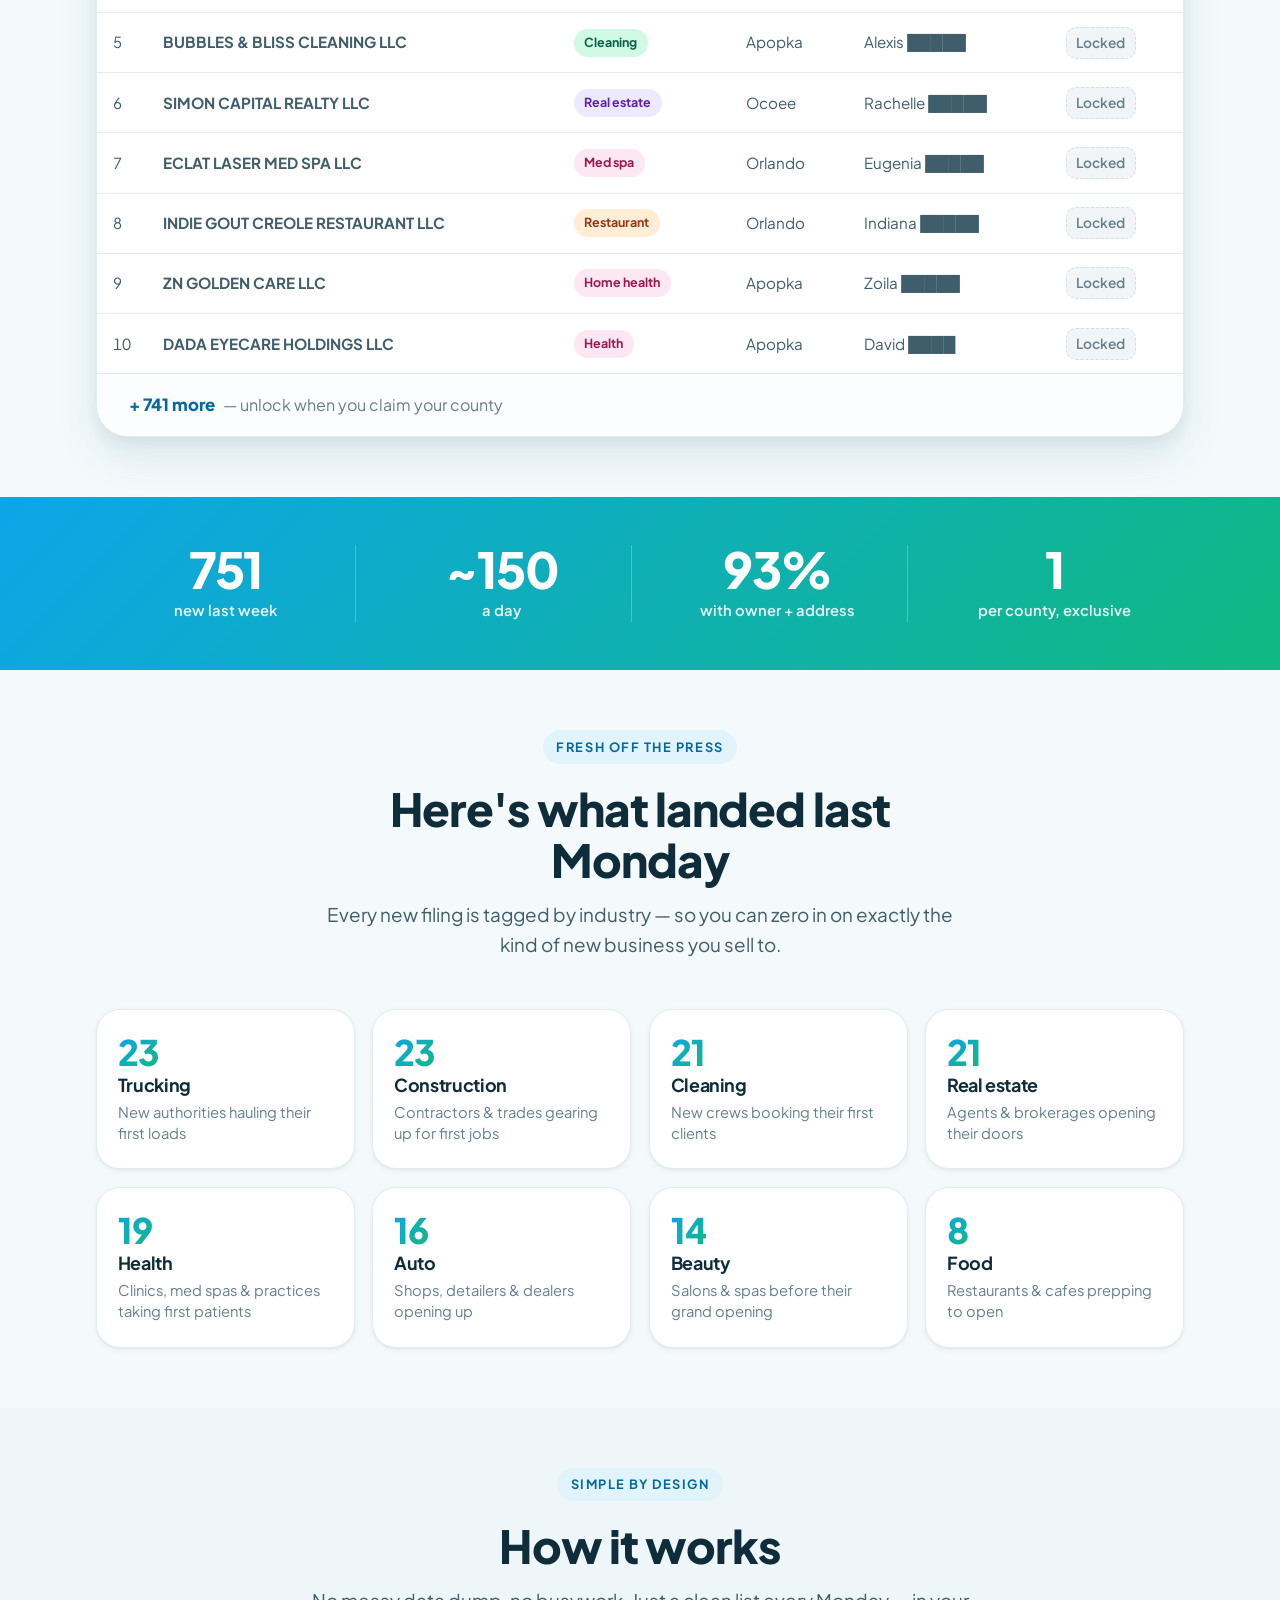
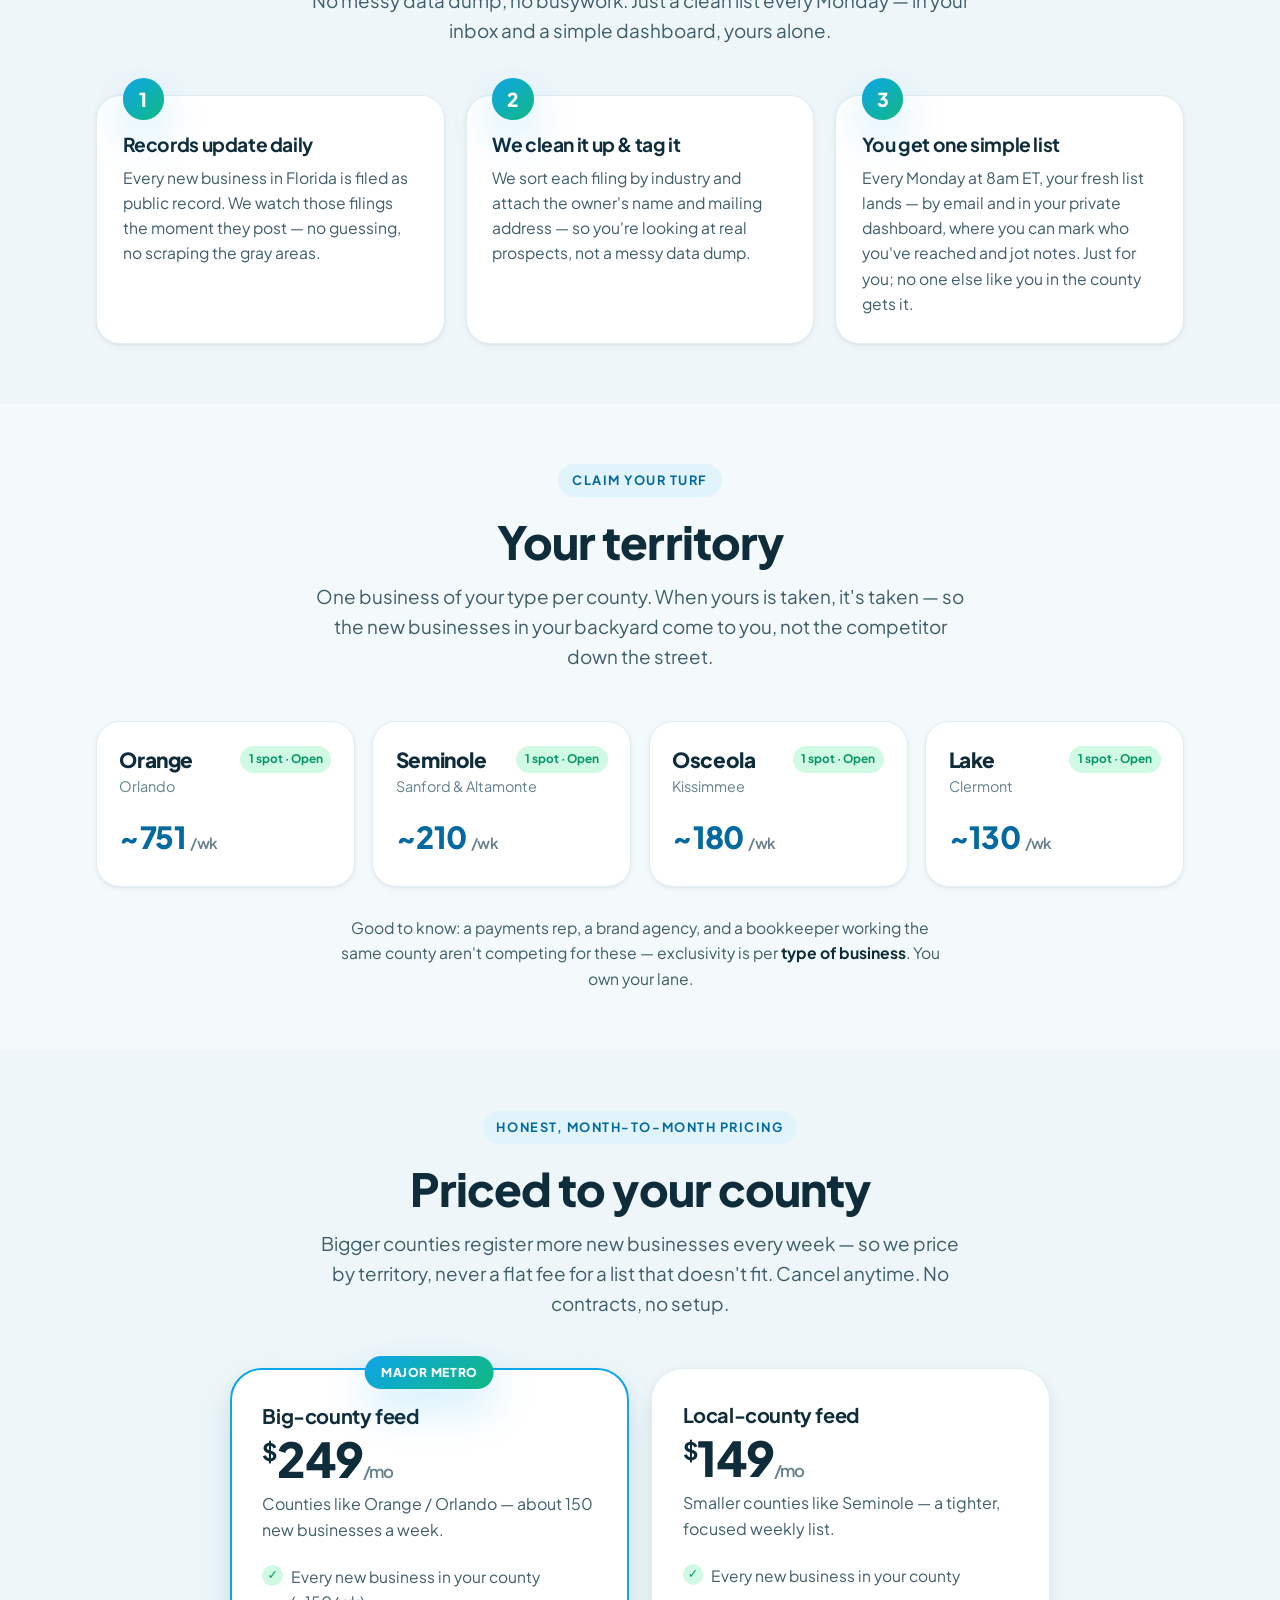
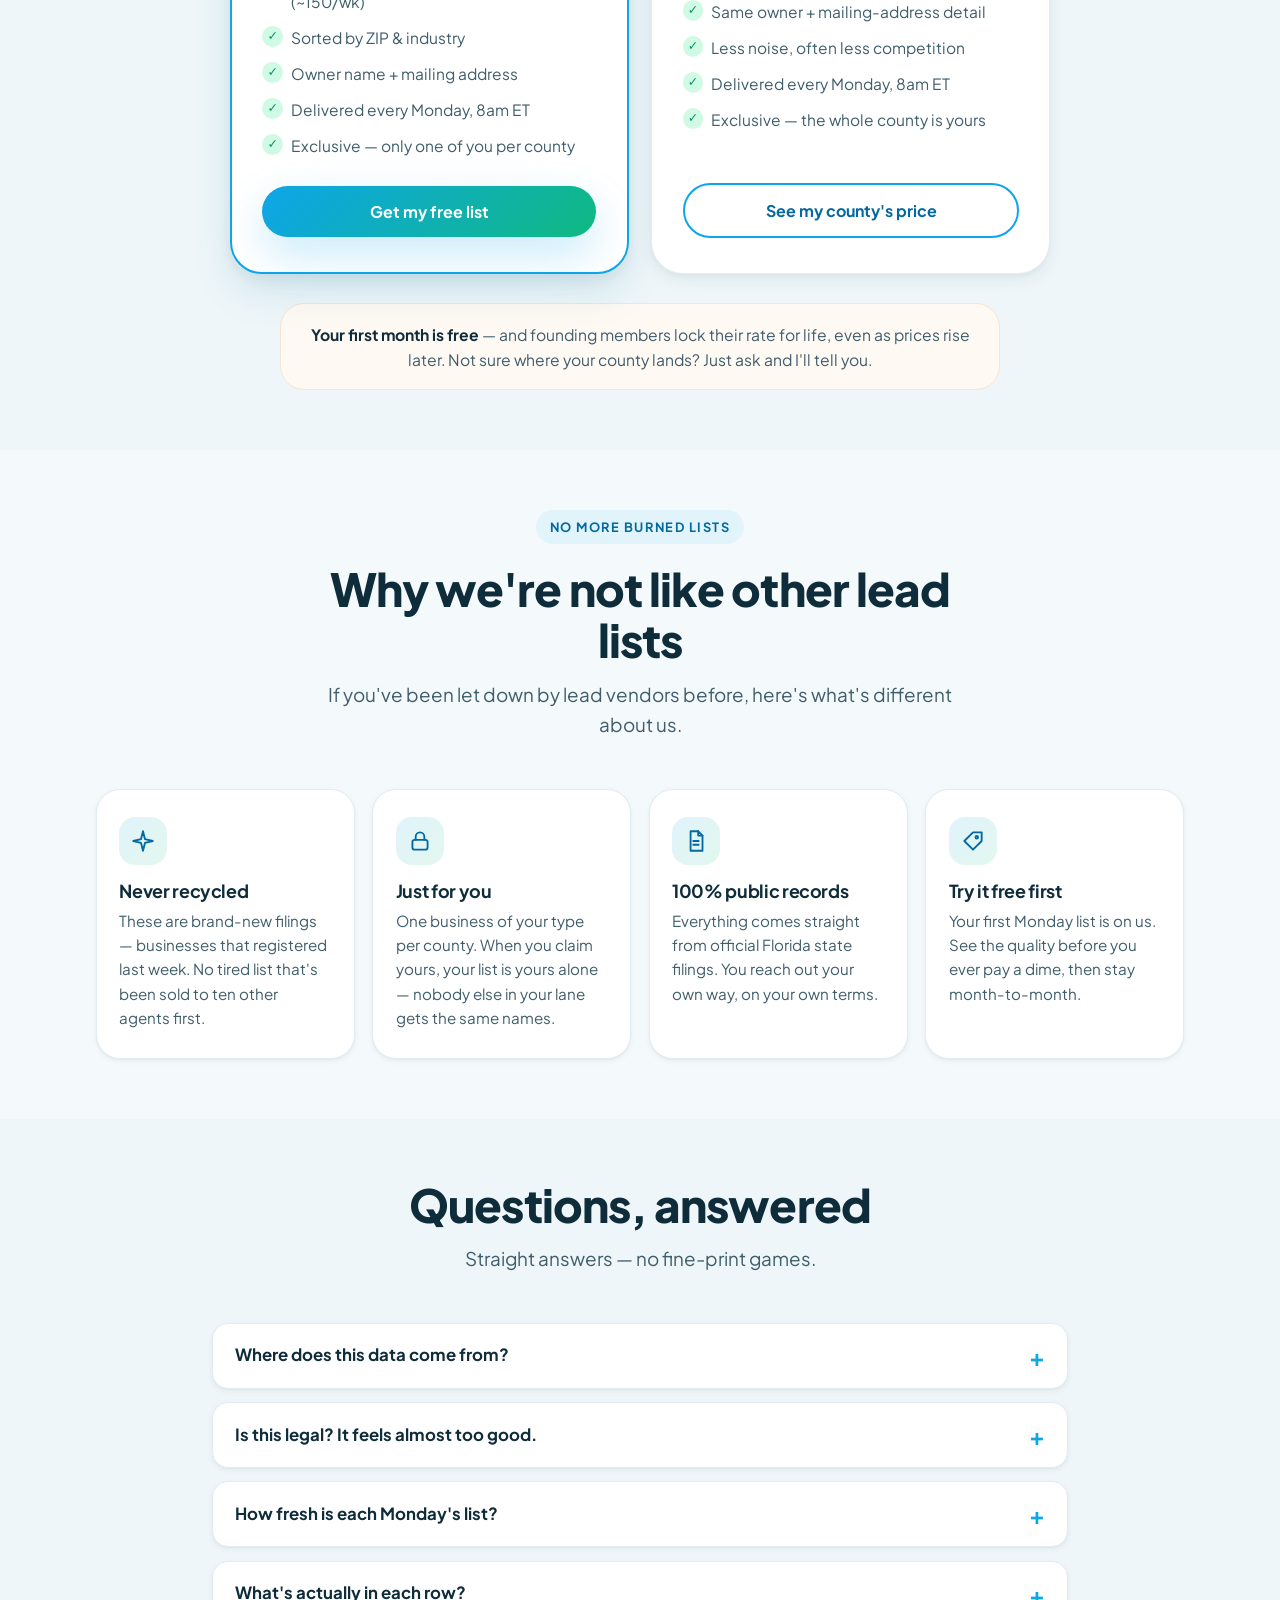
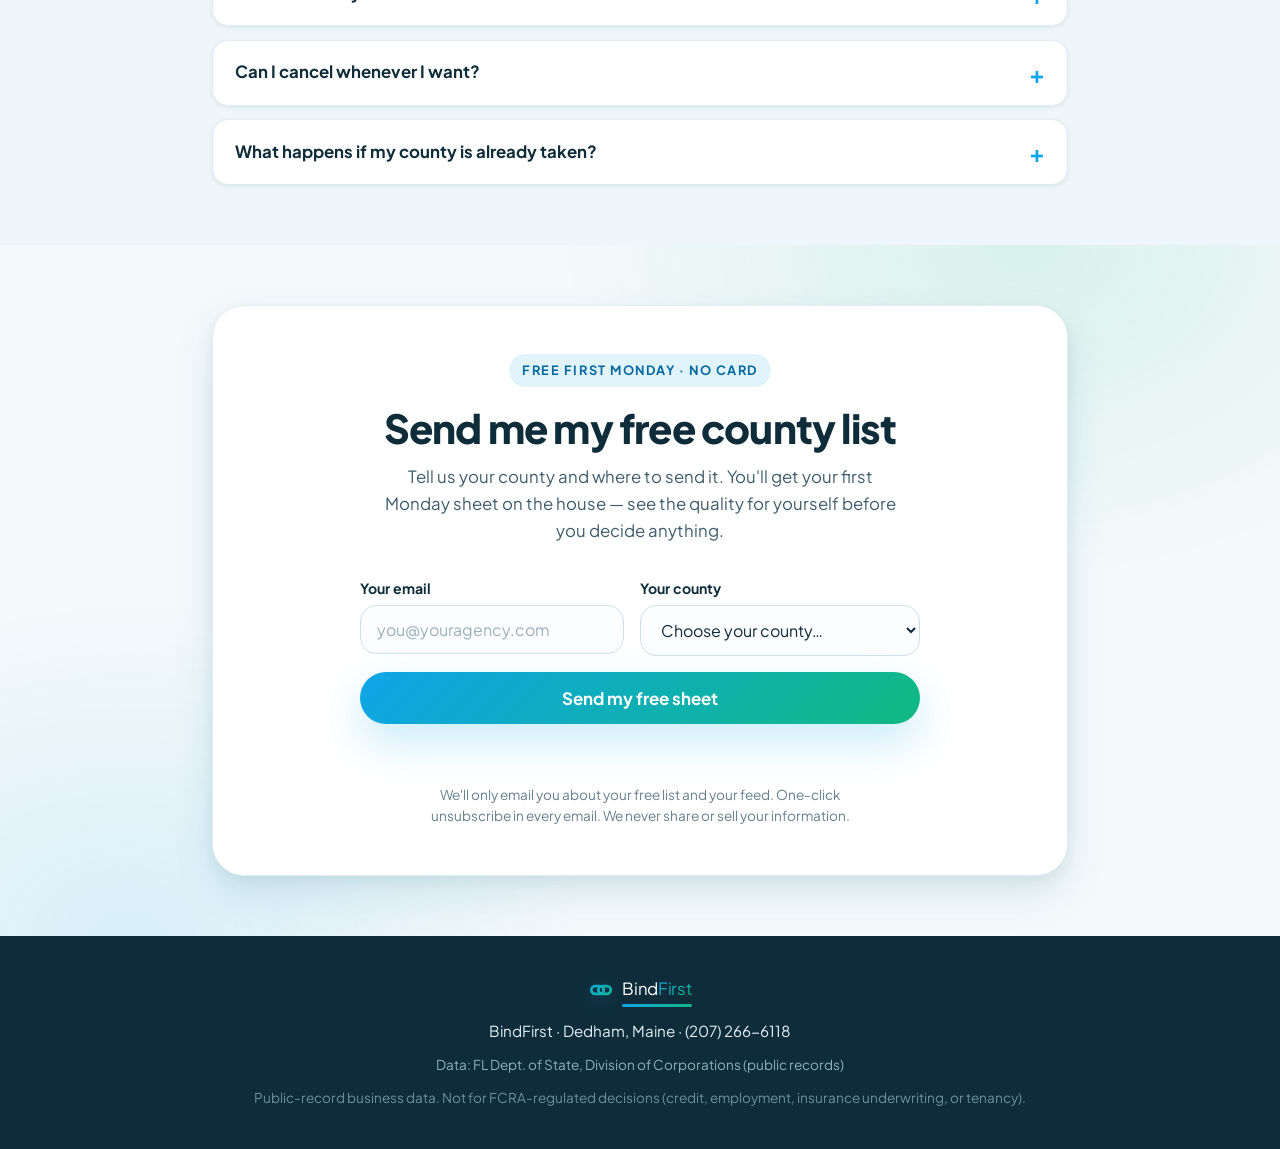
==== commit 051ccc94: "landing: remove emojis (SVG icons + CSS checks + plain text)" ====
--- a/index.html
+++ b/index.html
@@ -68,10 +68,10 @@
             <a class="btn btn-ghost btn-lg" href="#how">See how it works</a>
           </div>
           <ul class="trust-row" aria-label="What's included">
-            <li><span class="check" aria-hidden="true">✓</span> Free first month</li>
-            <li><span class="check" aria-hidden="true">✓</span> No card</li>
-            <li><span class="check" aria-hidden="true">✓</span> One per county</li>
-            <li><span class="check" aria-hidden="true">✓</span> Cancel anytime</li>
+            <li><span class="check" aria-hidden="true"></span> Free first month</li>
+            <li><span class="check" aria-hidden="true"></span> No card</li>
+            <li><span class="check" aria-hidden="true"></span> One per county</li>
+            <li><span class="check" aria-hidden="true"></span> Cancel anytime</li>
           </ul>
           <p class="hero-positioning">
             <strong>Not another shared-lead vendor.</strong> Brand-new filings, exclusive to one
@@ -93,9 +93,9 @@
             <caption class="sr-only">Sample of last week's new Orange County businesses with owner last names redacted.</caption>
             <thead><tr><th scope="col">Business</th><th scope="col">Industry</th><th scope="col">Owner</th></tr></thead>
             <tbody>
-              <tr><td class="biz">CADELY LOGISTICS LLC</td><td><span class="tag tag-trucking">Trucking</span></td><td class="ow">Steven █████ <span class="hc-lock" aria-hidden="true">🔒</span></td></tr>
-              <tr><td class="biz">BUBBLES &amp; BLISS CLEANING</td><td><span class="tag tag-cleaning">Cleaning</span></td><td class="ow">Alexis █████ <span class="hc-lock" aria-hidden="true">🔒</span></td></tr>
-              <tr><td class="biz">SIMON CAPITAL REALTY</td><td><span class="tag tag-realestate">Real estate</span></td><td class="ow">Rachelle █████ <span class="hc-lock" aria-hidden="true">🔒</span></td></tr>
+              <tr><td class="biz">CADELY LOGISTICS LLC</td><td><span class="tag tag-trucking">Trucking</span></td><td class="ow">Steven █████</td></tr>
+              <tr><td class="biz">BUBBLES &amp; BLISS CLEANING</td><td><span class="tag tag-cleaning">Cleaning</span></td><td class="ow">Alexis █████</td></tr>
+              <tr><td class="biz">SIMON CAPITAL REALTY</td><td><span class="tag tag-realestate">Real estate</span></td><td class="ow">Rachelle █████</td></tr>
             </tbody>
           </table>
           <a class="hc-foot" href="#capture">+ 748 more this week — unlock when you claim your county →</a>
@@ -134,7 +134,7 @@
                   <td><span class="tag tag-trucking">Trucking</span></td>
                   <td>Apopka</td>
                   <td>Steven █████</td>
-                  <td><span class="locked">🔒 Locked</span></td>
+                  <td><span class="locked">Locked</span></td>
                 </tr>
                 <tr>
                   <td class="col-num">2</td>
@@ -142,7 +142,7 @@
                   <td><span class="tag tag-trucking">Trucking</span></td>
                   <td>Apopka</td>
                   <td>Marvin █████</td>
-                  <td><span class="locked">🔒 Locked</span></td>
+                  <td><span class="locked">Locked</span></td>
                 </tr>
                 <tr>
                   <td class="col-num">3</td>
@@ -150,7 +150,7 @@
                   <td><span class="tag tag-construction">Construction</span></td>
                   <td>Apopka</td>
                   <td>Said ████</td>
-                  <td><span class="locked">🔒 Locked</span></td>
+                  <td><span class="locked">Locked</span></td>
                 </tr>
                 <tr>
                   <td class="col-num">4</td>
@@ -158,7 +158,7 @@
                   <td><span class="tag tag-construction">Construction</span></td>
                   <td>Apopka</td>
                   <td>Alcides █████</td>
-                  <td><span class="locked">🔒 Locked</span></td>
+                  <td><span class="locked">Locked</span></td>
                 </tr>
                 <tr>
                   <td class="col-num">5</td>
@@ -166,7 +166,7 @@
                   <td><span class="tag tag-cleaning">Cleaning</span></td>
                   <td>Apopka</td>
                   <td>Alexis █████</td>
-                  <td><span class="locked">🔒 Locked</span></td>
+                  <td><span class="locked">Locked</span></td>
                 </tr>
                 <tr>
                   <td class="col-num">6</td>
@@ -174,7 +174,7 @@
                   <td><span class="tag tag-realestate">Real estate</span></td>
                   <td>Ocoee</td>
                   <td>Rachelle █████</td>
-                  <td><span class="locked">🔒 Locked</span></td>
+                  <td><span class="locked">Locked</span></td>
                 </tr>
                 <tr>
                   <td class="col-num">7</td>
@@ -182,7 +182,7 @@
                   <td><span class="tag tag-health">Med spa</span></td>
                   <td>Orlando</td>
                   <td>Eugenia █████</td>
-                  <td><span class="locked">🔒 Locked</span></td>
+                  <td><span class="locked">Locked</span></td>
                 </tr>
                 <tr>
                   <td class="col-num">8</td>
@@ -190,7 +190,7 @@
                   <td><span class="tag tag-food">Restaurant</span></td>
                   <td>Orlando</td>
                   <td>Indiana █████</td>
-                  <td><span class="locked">🔒 Locked</span></td>
+                  <td><span class="locked">Locked</span></td>
                 </tr>
                 <tr>
                   <td class="col-num">9</td>
@@ -198,7 +198,7 @@
                   <td><span class="tag tag-health">Home health</span></td>
                   <td>Apopka</td>
                   <td>Zoila █████</td>
-                  <td><span class="locked">🔒 Locked</span></td>
+                  <td><span class="locked">Locked</span></td>
                 </tr>
                 <tr>
                   <td class="col-num">10</td>
@@ -206,7 +206,7 @@
                   <td><span class="tag tag-health">Health</span></td>
                   <td>Apopka</td>
                   <td>David ████</td>
-                  <td><span class="locked">🔒 Locked</span></td>
+                  <td><span class="locked">Locked</span></td>
                 </tr>
               </tbody>
             </table>
@@ -426,7 +426,6 @@
           </article>
         </div>
         <p class="founding-note">
-          <span class="founding-star" aria-hidden="true">★</span>
           <strong>Your first month is free</strong> — and founding members lock their rate for life, even as prices rise later. Not sure where your county lands? Just ask and I'll tell you.
         </p>
       </div>
@@ -444,7 +443,7 @@
         </div>
         <div class="why-grid">
           <article class="why-card">
-            <span class="why-icon" aria-hidden="true">🌱</span>
+            <span class="why-icon" aria-hidden="true"><svg width="26" height="26" viewBox="0 0 24 24" fill="none" stroke="#0369a1" stroke-width="1.7" stroke-linecap="round" stroke-linejoin="round"><path d="M12 3 L13.8 10.2 L21 12 L13.8 13.8 L12 21 L10.2 13.8 L3 12 L10.2 10.2 Z"/></svg></span>
             <h3 class="why-title">Never recycled</h3>
             <p class="why-body">
               These are brand-new filings — businesses that registered last week. No tired
@@ -452,7 +451,7 @@
             </p>
           </article>
           <article class="why-card">
-            <span class="why-icon" aria-hidden="true">🤝</span>
+            <span class="why-icon" aria-hidden="true"><svg width="26" height="26" viewBox="0 0 24 24" fill="none" stroke="#0369a1" stroke-width="1.7" stroke-linecap="round" stroke-linejoin="round"><rect x="5" y="11" width="14" height="9" rx="2"/><path d="M8 11V8a4 4 0 0 1 8 0v3"/></svg></span>
             <h3 class="why-title">Just for you</h3>
             <p class="why-body">
               One business of your type per county. When you claim yours, your list is yours
@@ -460,7 +459,7 @@
             </p>
           </article>
           <article class="why-card">
-            <span class="why-icon" aria-hidden="true">📜</span>
+            <span class="why-icon" aria-hidden="true"><svg width="26" height="26" viewBox="0 0 24 24" fill="none" stroke="#0369a1" stroke-width="1.7" stroke-linecap="round" stroke-linejoin="round"><path d="M7 3h7l4 4v14H7z"/><path d="M14 3v4h4"/><path d="M9.5 12h5M9.5 15.5h5"/></svg></span>
             <h3 class="why-title">100% public records</h3>
             <p class="why-body">
               Everything comes straight from official Florida state filings. You reach out
@@ -468,7 +467,7 @@
             </p>
           </article>
           <article class="why-card">
-            <span class="why-icon" aria-hidden="true">🎁</span>
+            <span class="why-icon" aria-hidden="true"><svg width="26" height="26" viewBox="0 0 24 24" fill="none" stroke="#0369a1" stroke-width="1.7" stroke-linecap="round" stroke-linejoin="round"><path d="M4 12 L12 4 H20 V12 L12 20 Z"/><circle cx="15.5" cy="8.5" r="1.2"/></svg></span>
             <h3 class="why-title">Try it free first</h3>
             <p class="why-body">
               Your first Monday list is on us. See the quality before you ever pay a dime,
--- a/styles.css
+++ b/styles.css
@@ -315,7 +315,12 @@
 .trust-row li { display: inline-flex; align-items: center; gap: 0.45rem; }
 .trust-row .check {
   display: inline-grid; place-items: center; width: 1.2rem; height: 1.2rem;
-  background: var(--emerald); color: #fff; border-radius: 50%; font-size: 0.72rem; font-weight: 800;
+  background: var(--emerald); color: #fff; border-radius: 50%;
+}
+.trust-row .check::after {
+  content: ""; width: 0.34rem; height: 0.2rem;
+  border-left: 2px solid #fff; border-bottom: 2px solid #fff;
+  transform: rotate(-45deg) translateY(-0.04rem);
 }
 .hero-positioning {
   margin: 1.15rem 0 0; font-size: 0.95rem; color: var(--ink-soft);
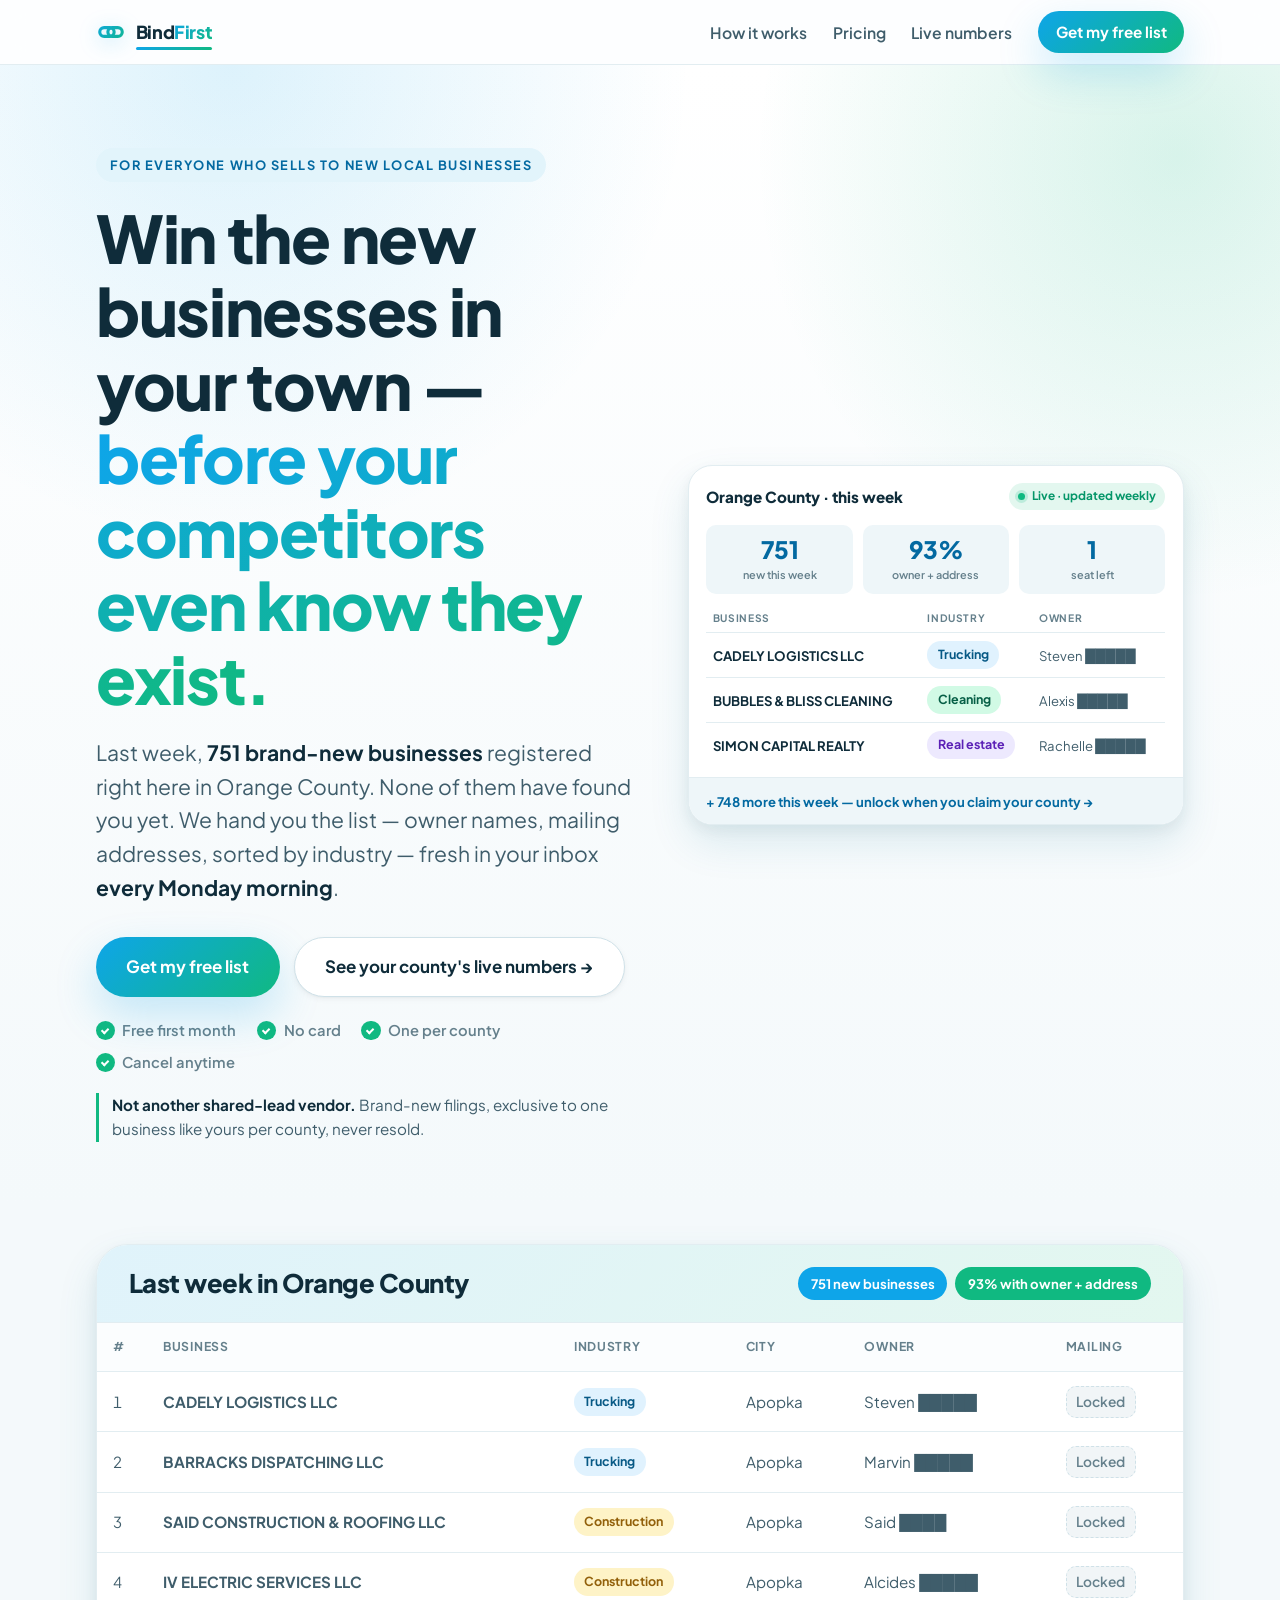
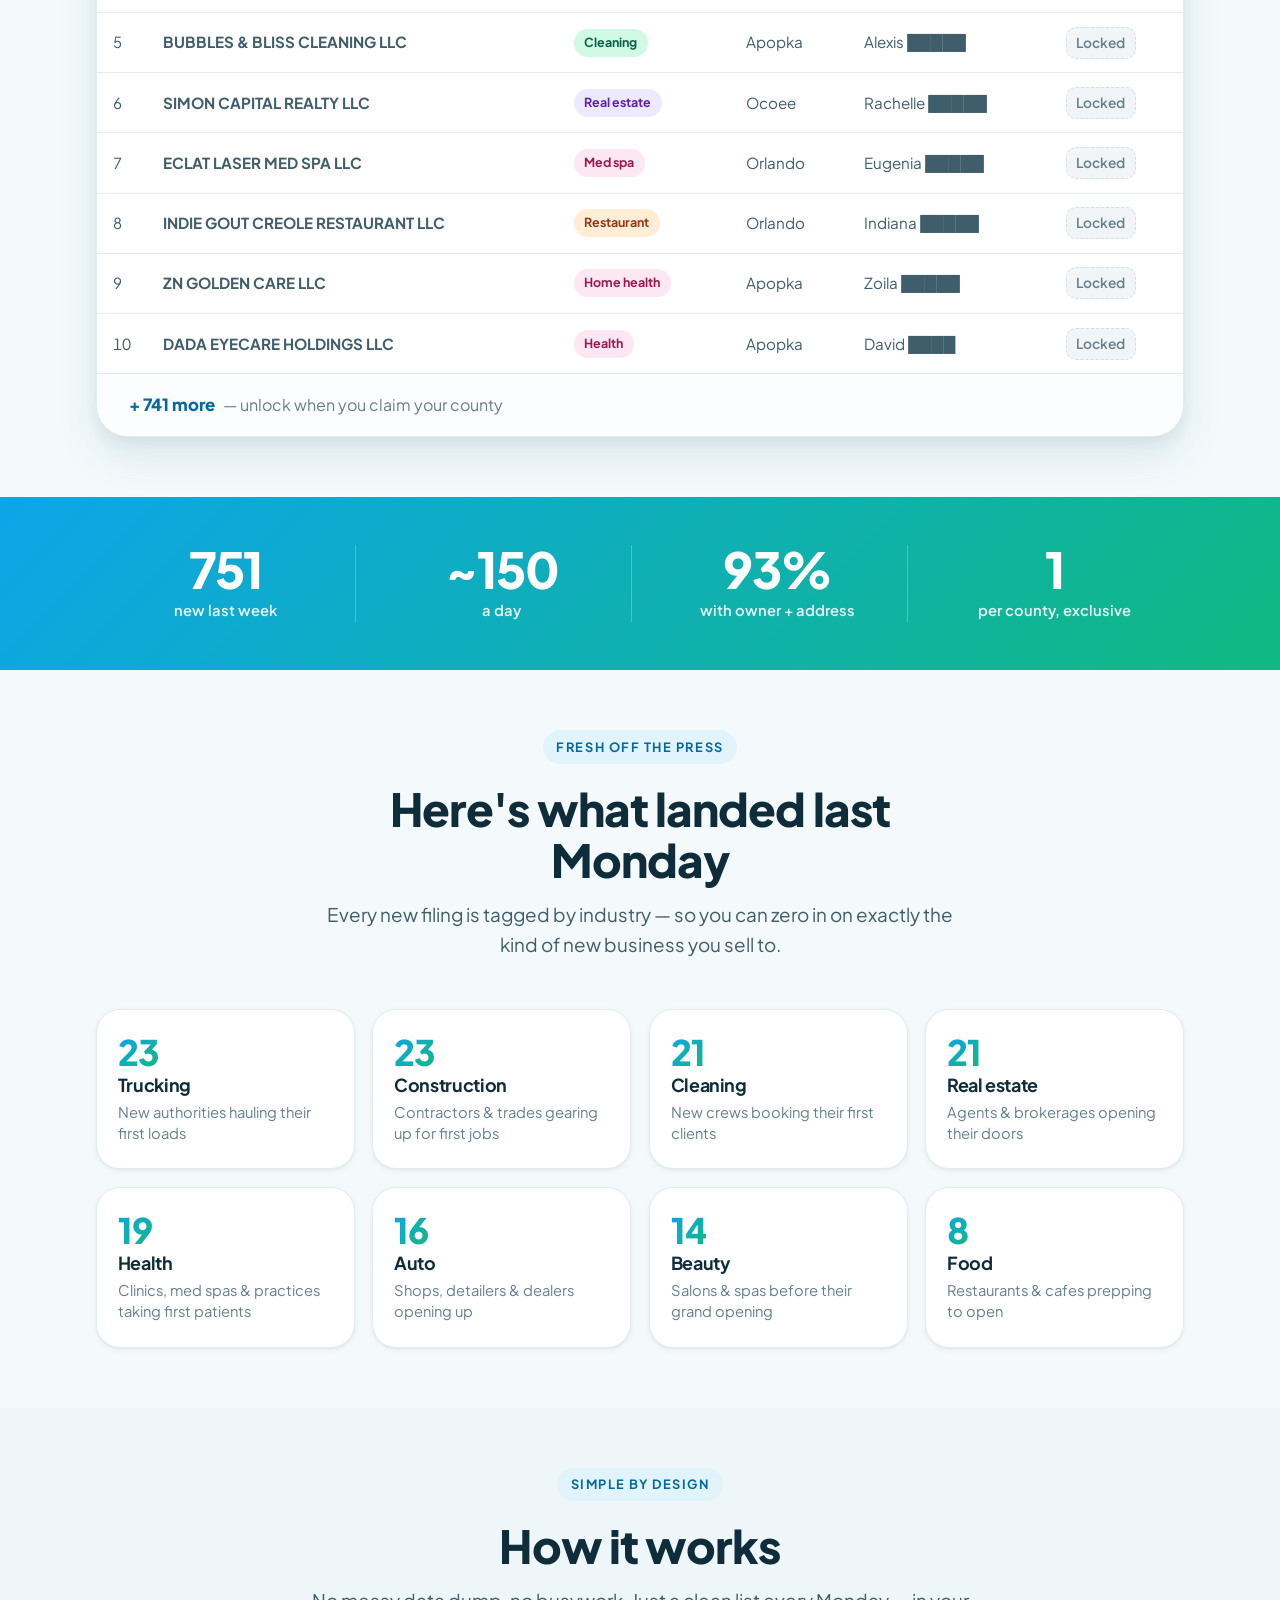
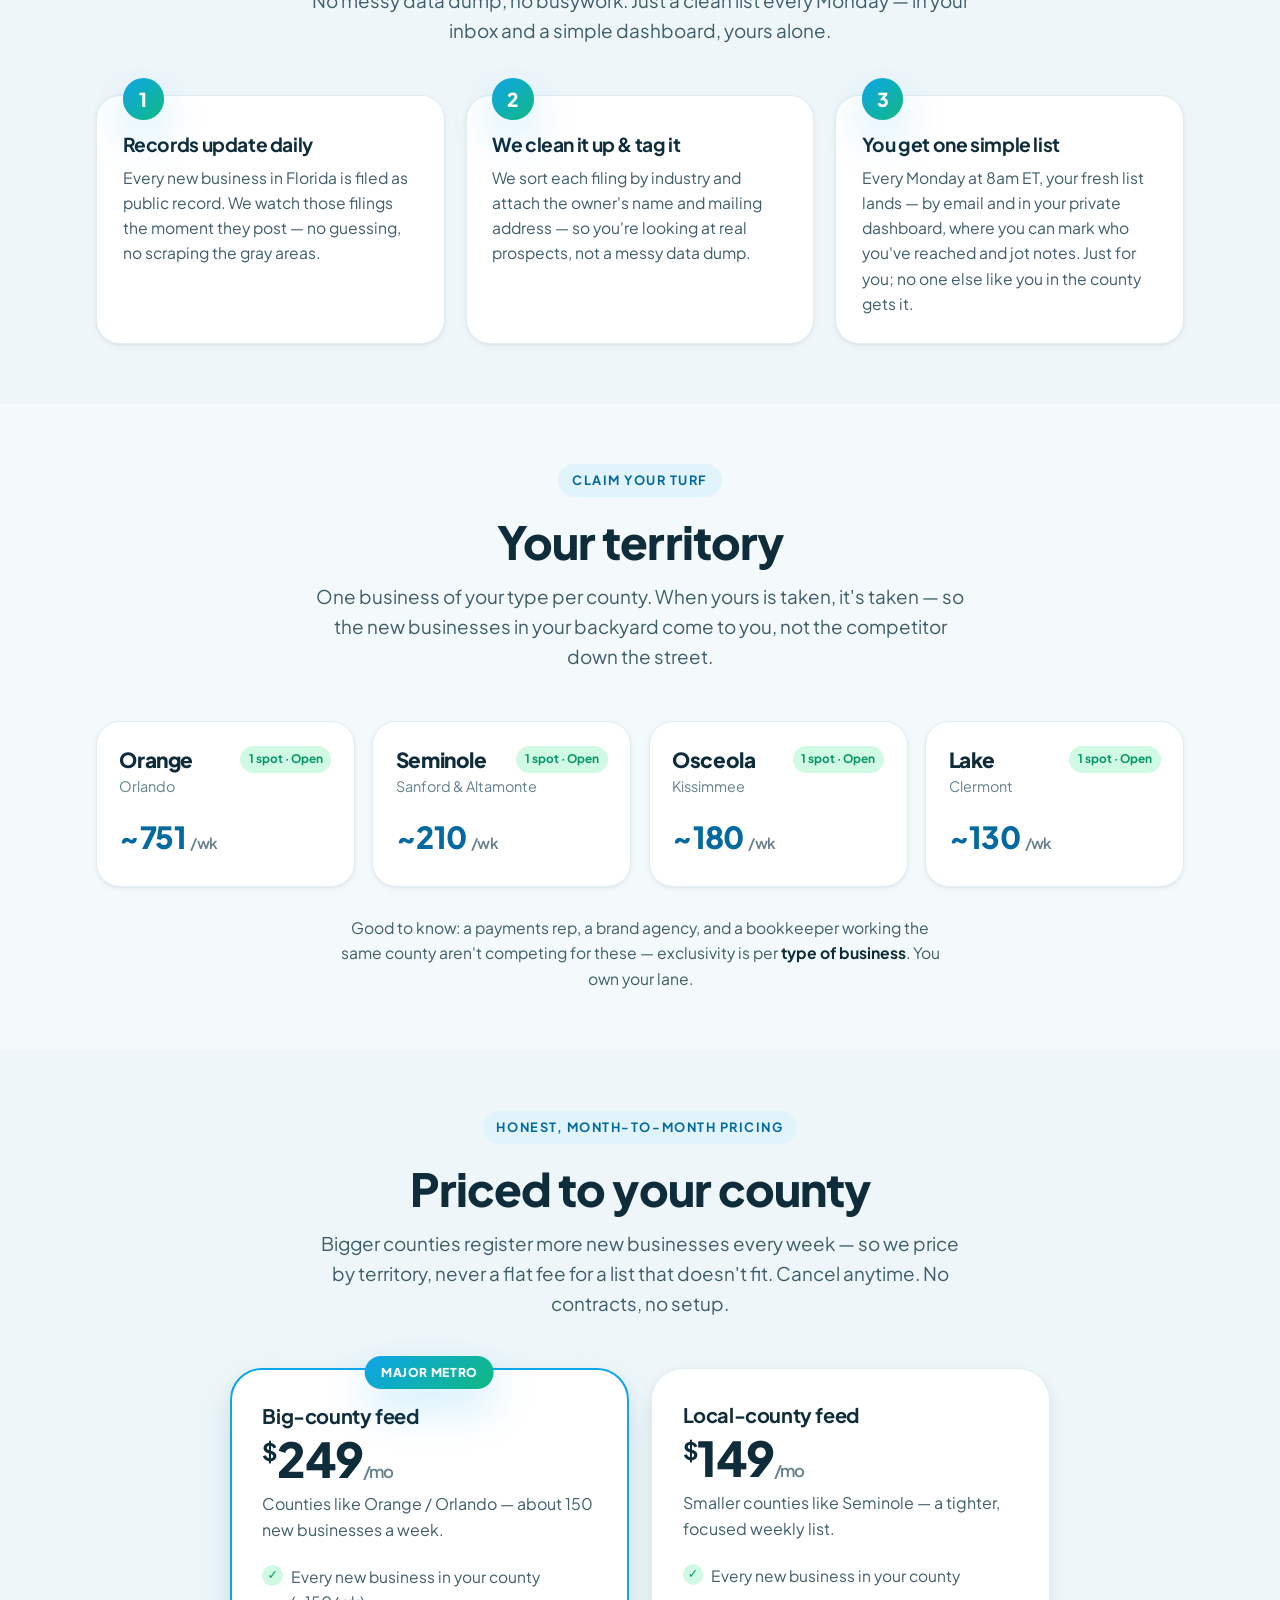
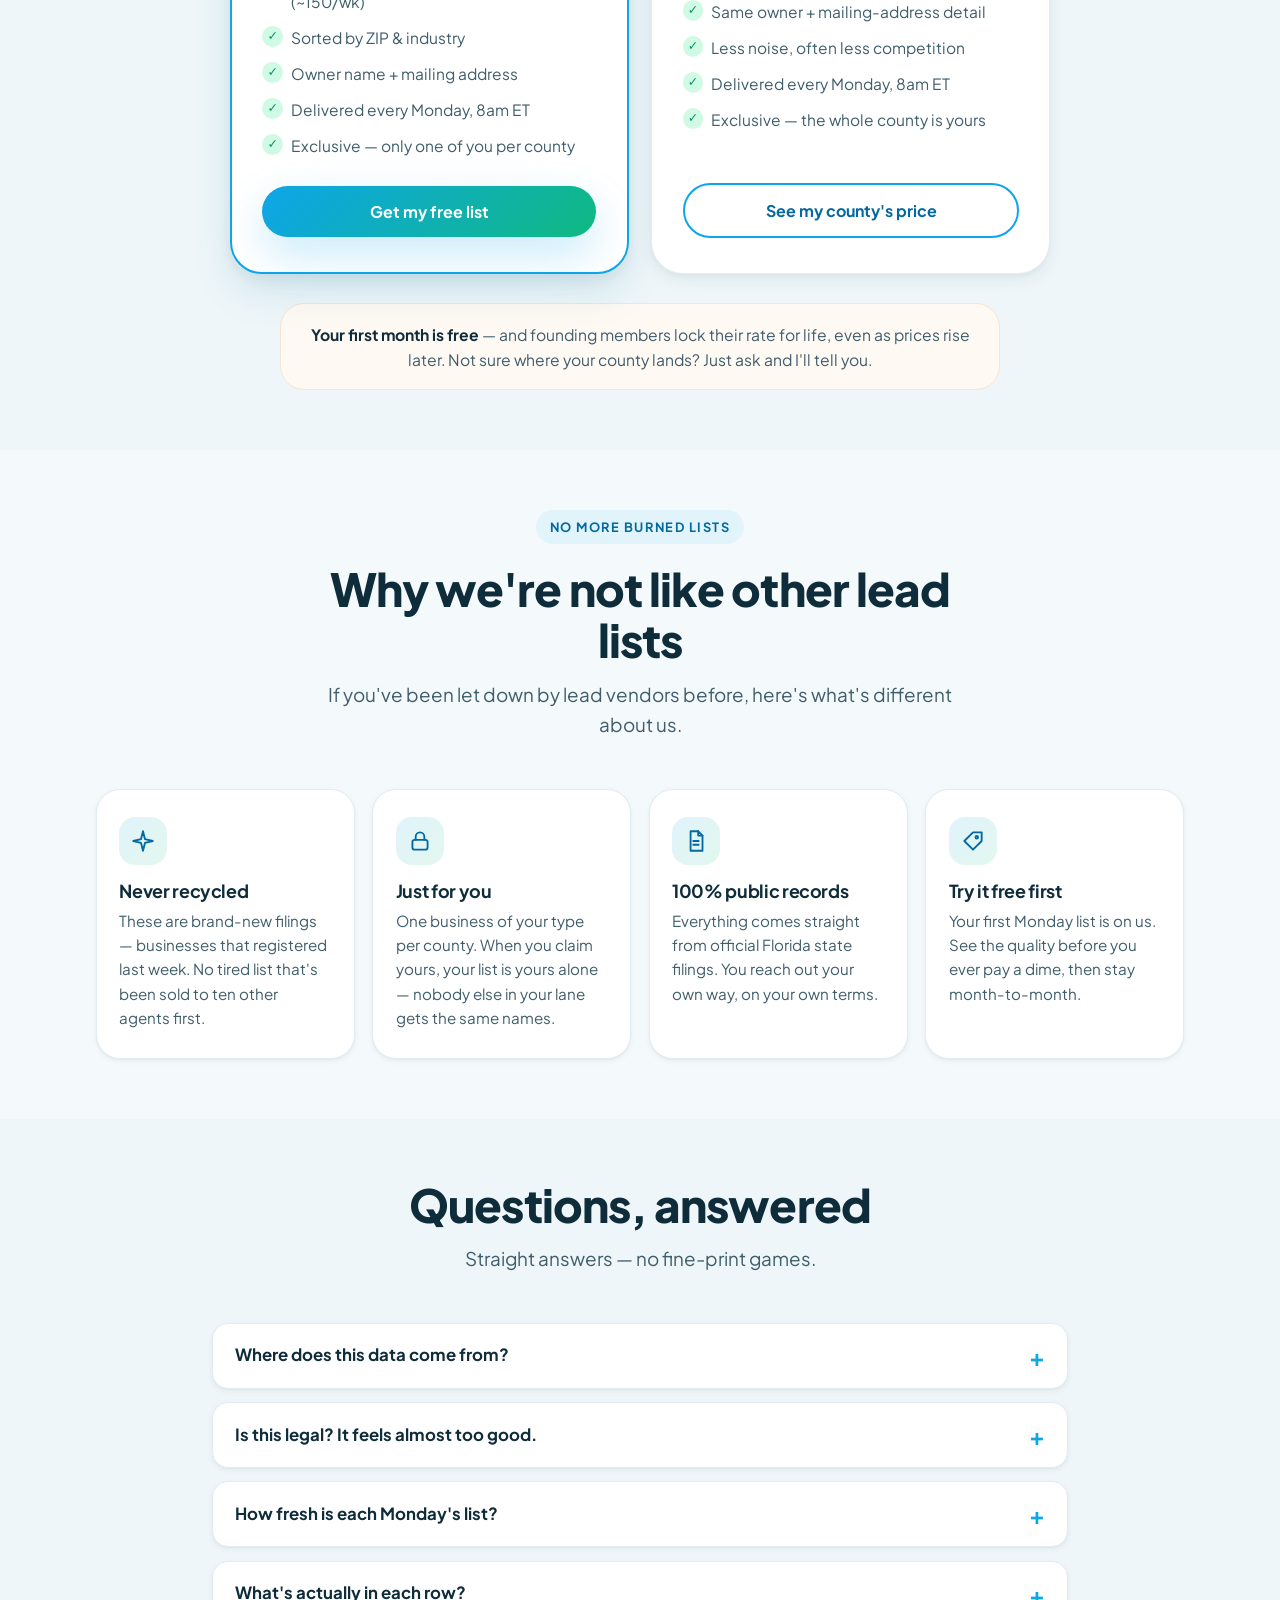
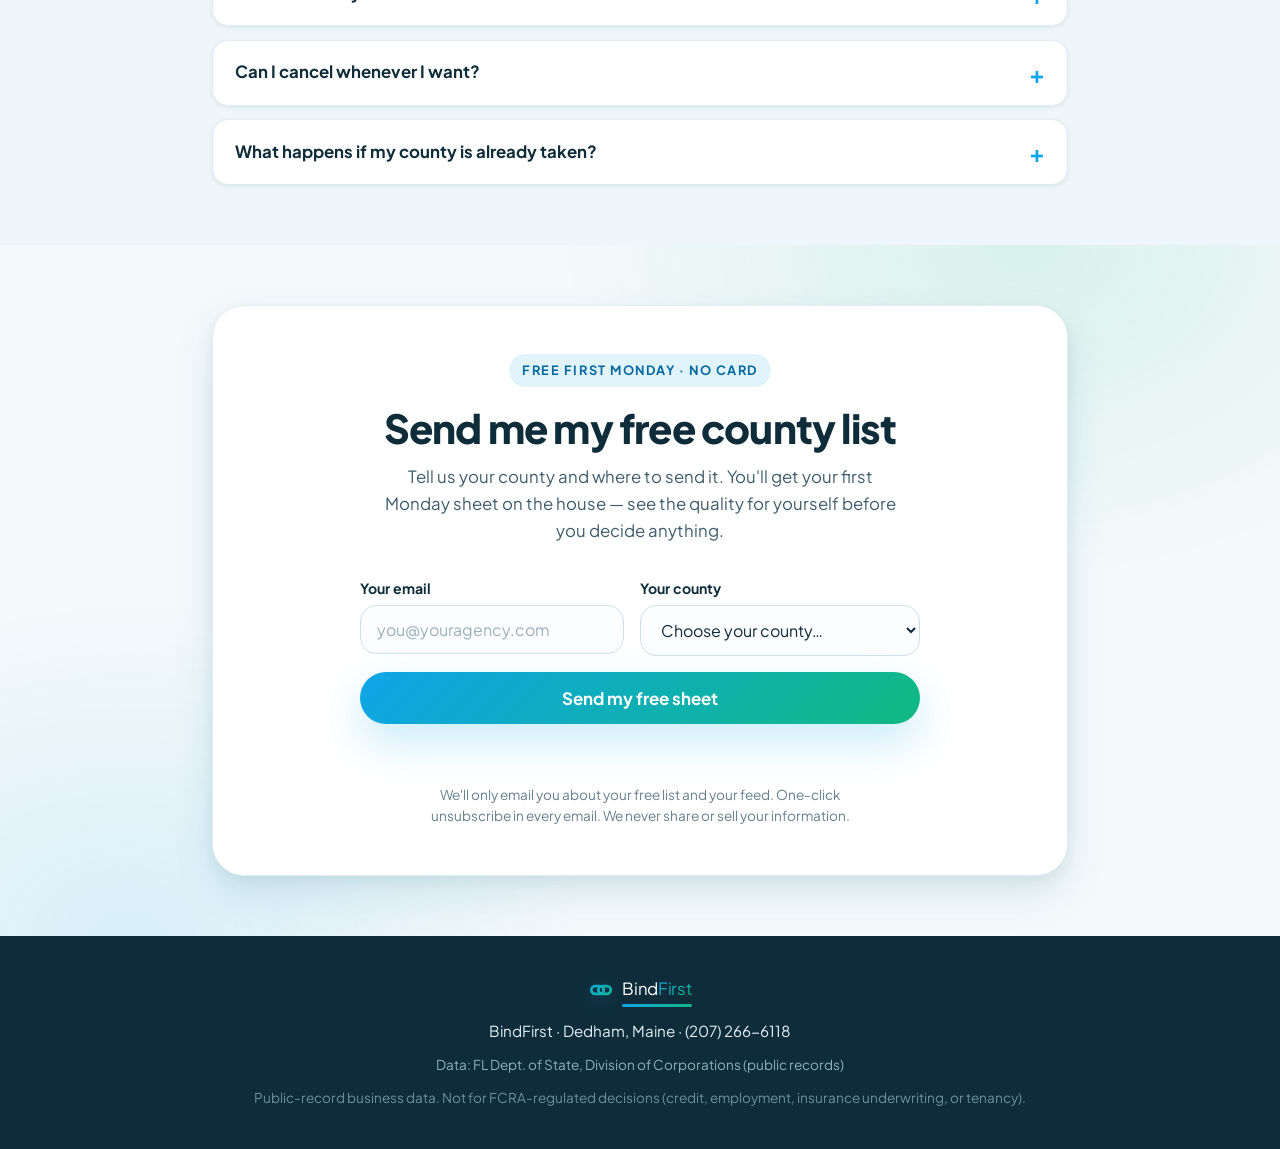
==== commit a1a808b6: "feat: link the live peek page from the landing (hero CTA + nav)" ====
--- a/index.html
+++ b/index.html
@@ -1,6 +1,14 @@
 <!DOCTYPE html>
 <html lang="en">
 <head>
+  <!-- Google tag (gtag.js) -->
+  <script async src="https://www.googletagmanager.com/gtag/js?id=G-TKL4DJQT7L"></script>
+  <script>
+    window.dataLayer = window.dataLayer || [];
+    function gtag(){dataLayer.push(arguments);}
+    gtag('js', new Date());
+    gtag('config', 'G-TKL4DJQT7L');
+  </script>
   <meta charset="UTF-8" />
   <meta name="viewport" content="width=device-width, initial-scale=1.0" />
   <title>BindFirst — Win Orlando's new businesses, every Monday</title>
@@ -42,6 +50,7 @@
       <div class="nav-links">
         <a href="#how">How it works</a>
         <a href="#pricing">Pricing</a>
+        <a href="/peek">Live numbers</a>
         <a class="btn btn-primary btn-sm" href="#capture">Get my free list</a>
       </div>
     </nav>
@@ -65,7 +74,7 @@
           </p>
           <div class="hero-cta">
             <a class="btn btn-primary btn-lg" href="#capture">Get my free list</a>
-            <a class="btn btn-ghost btn-lg" href="#how">See how it works</a>
+            <a class="btn btn-ghost btn-lg" href="/peek">See your county's live numbers →</a>
           </div>
           <ul class="trust-row" aria-label="What's included">
             <li><span class="check" aria-hidden="true"></span> Free first month</li>
